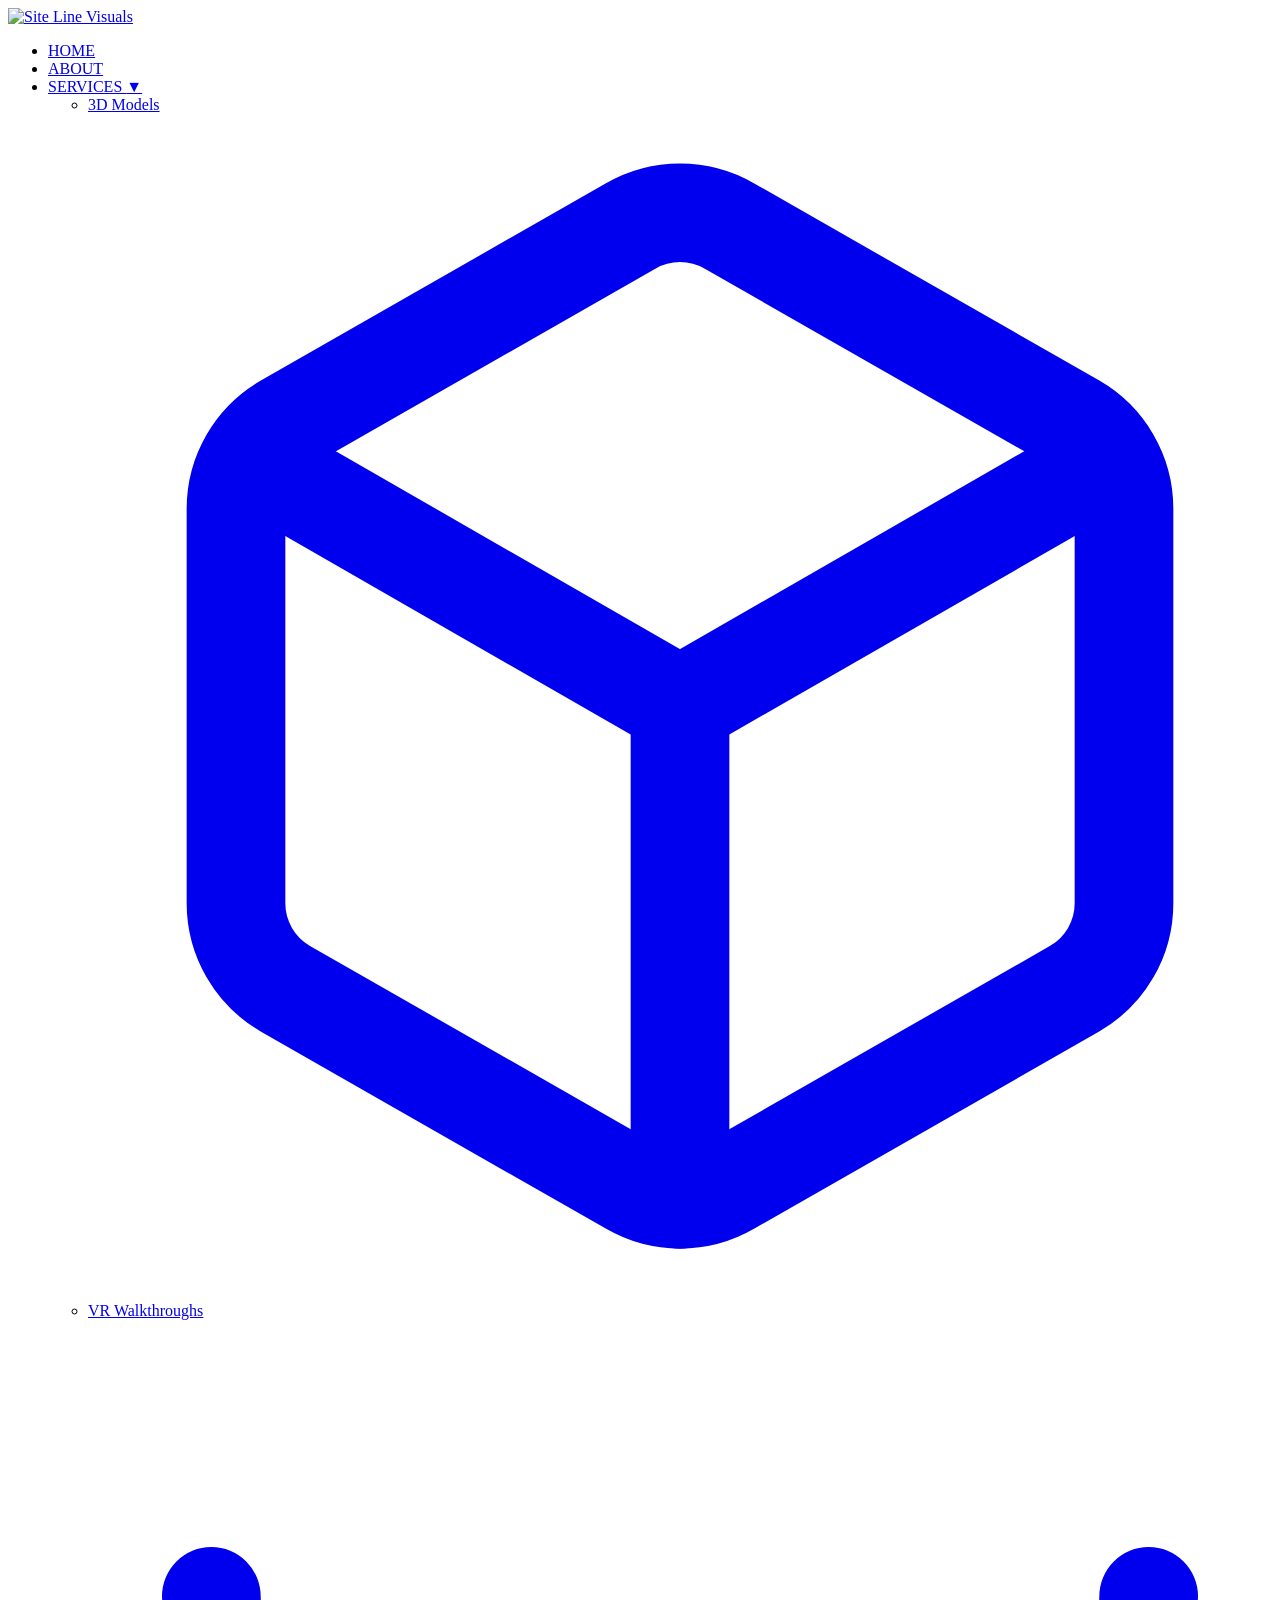
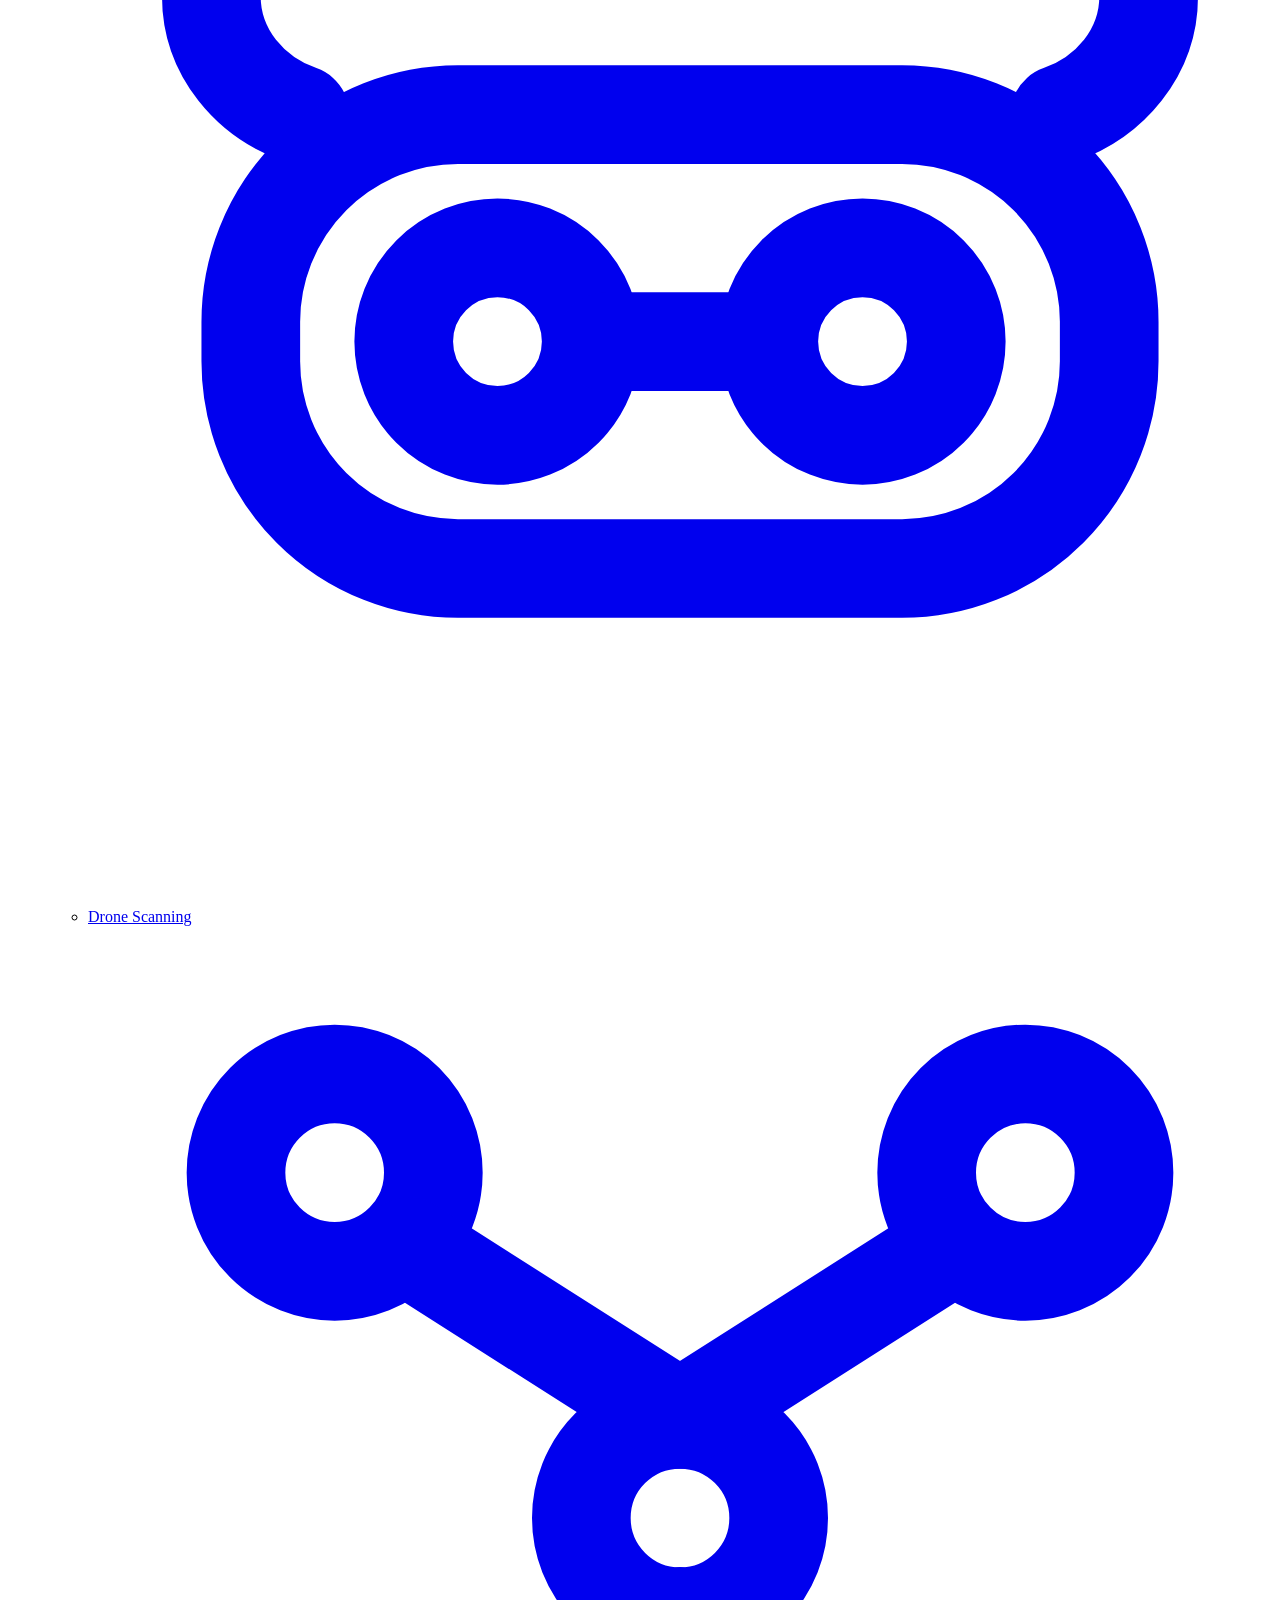
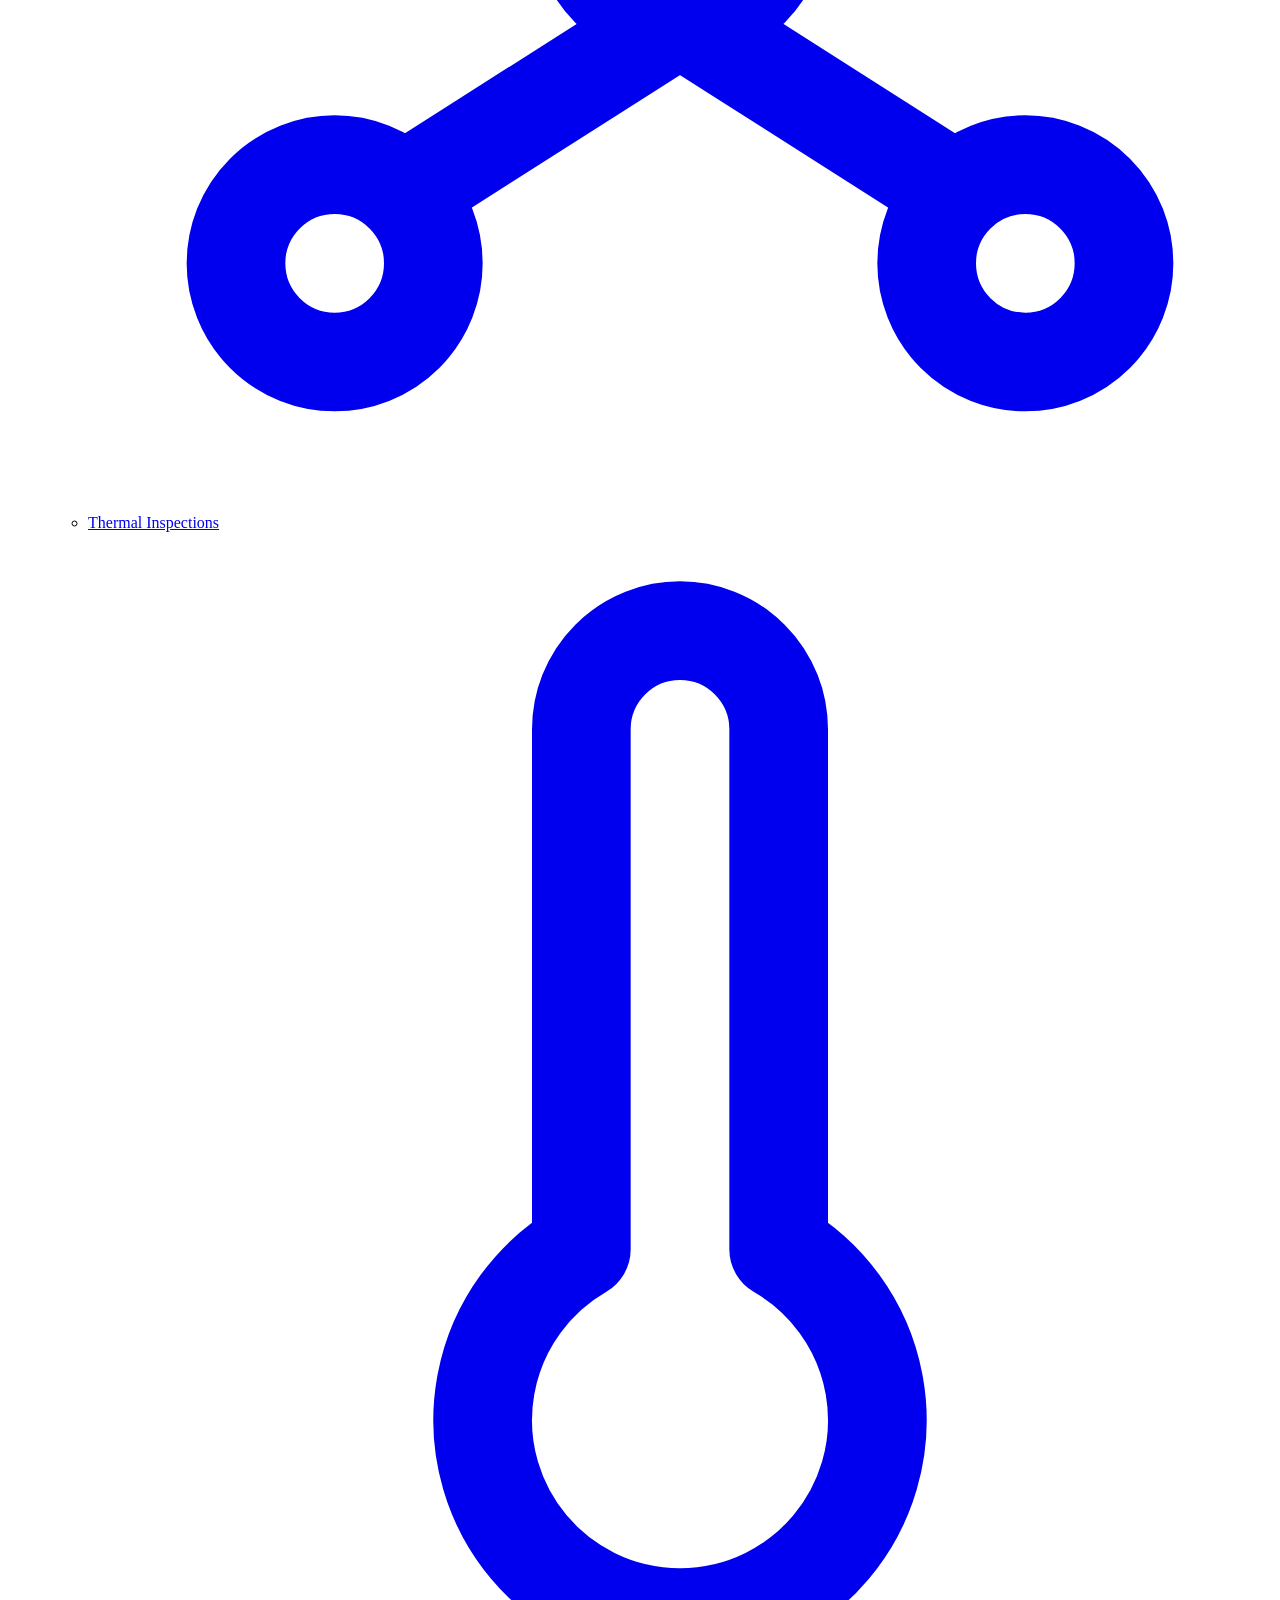
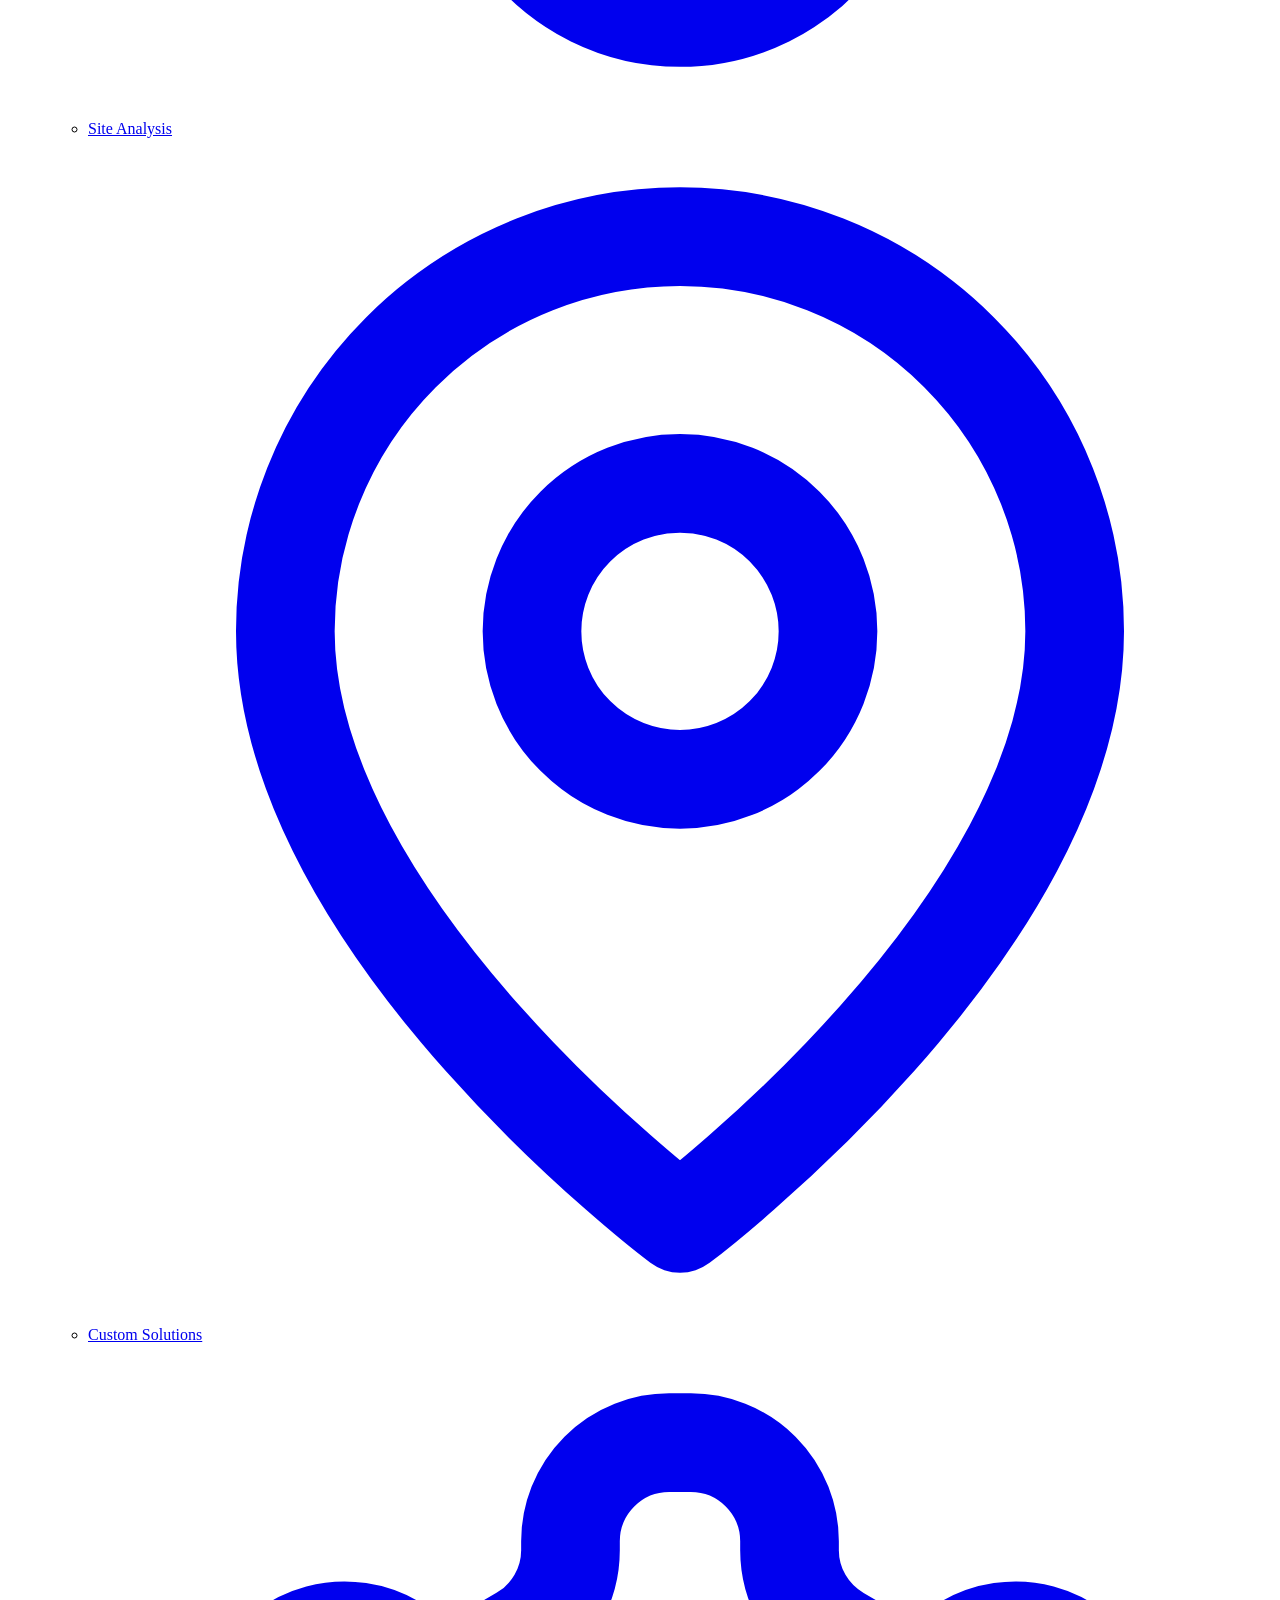
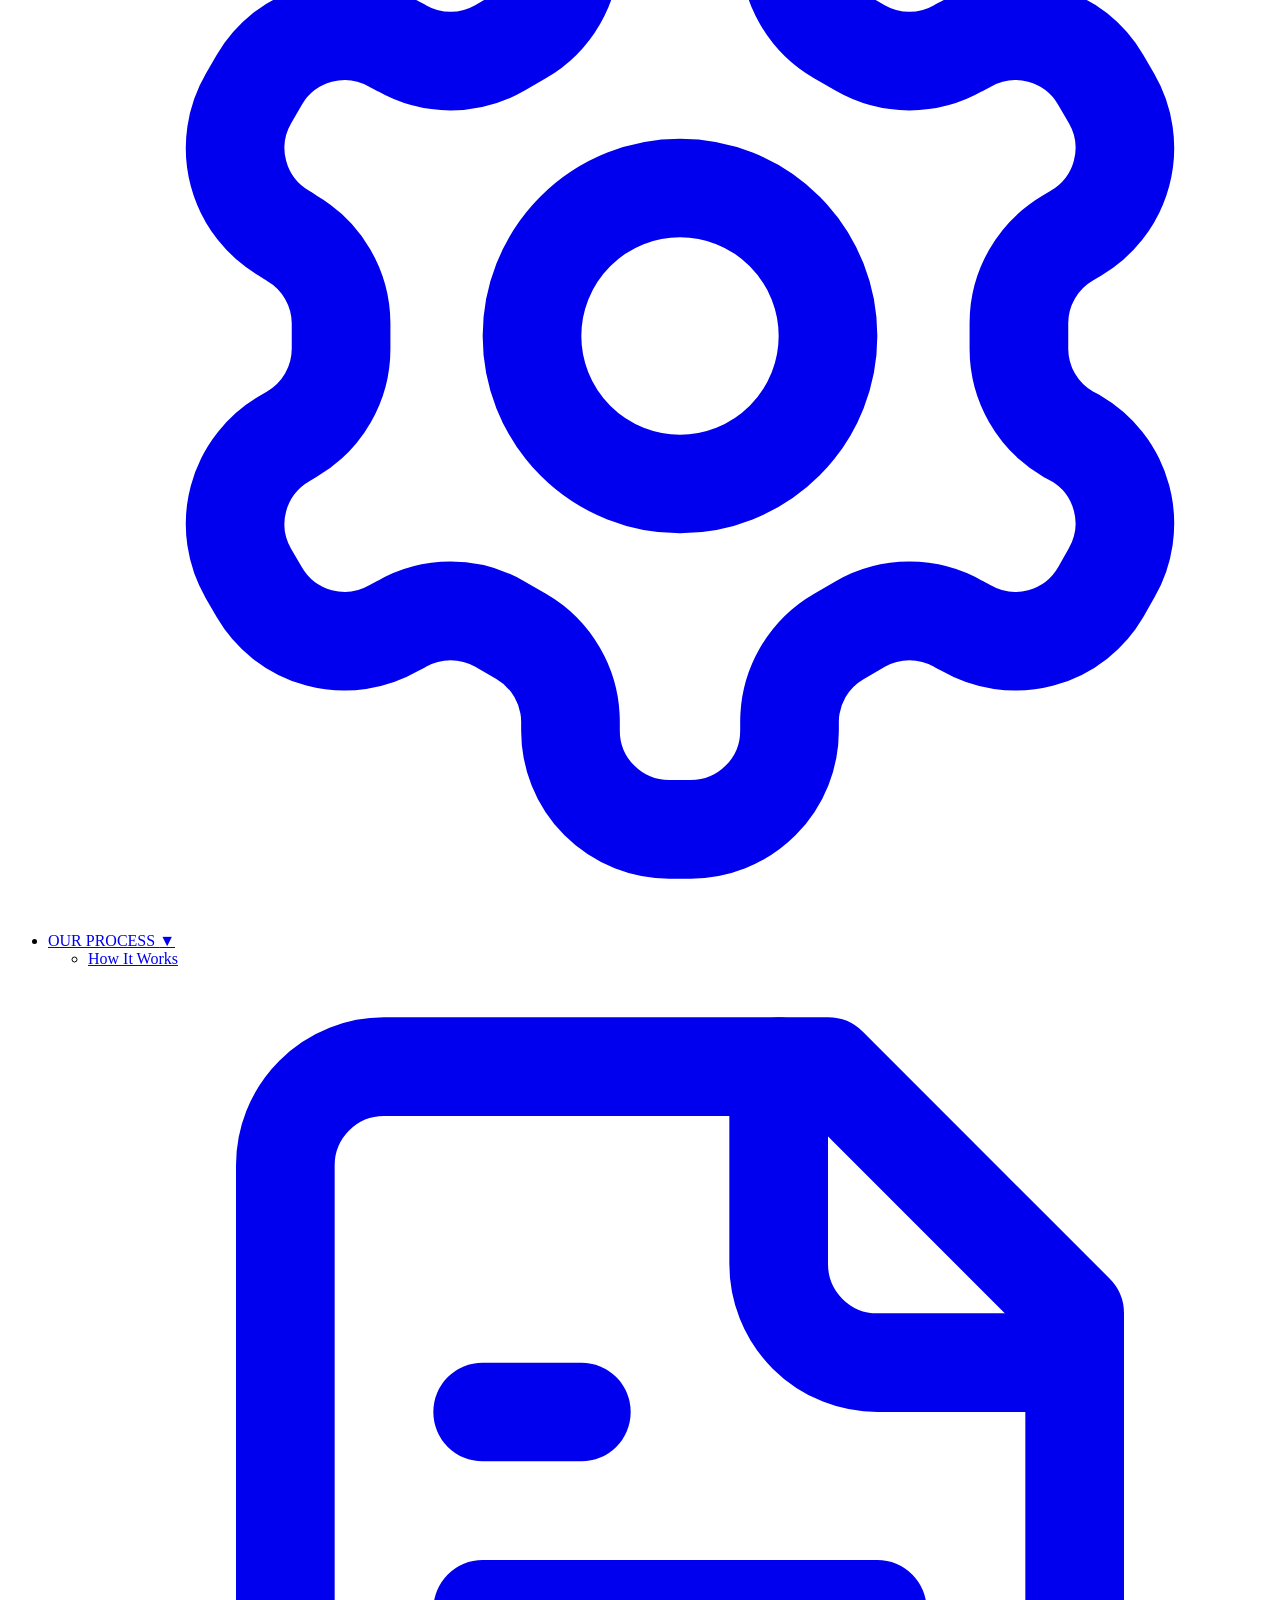
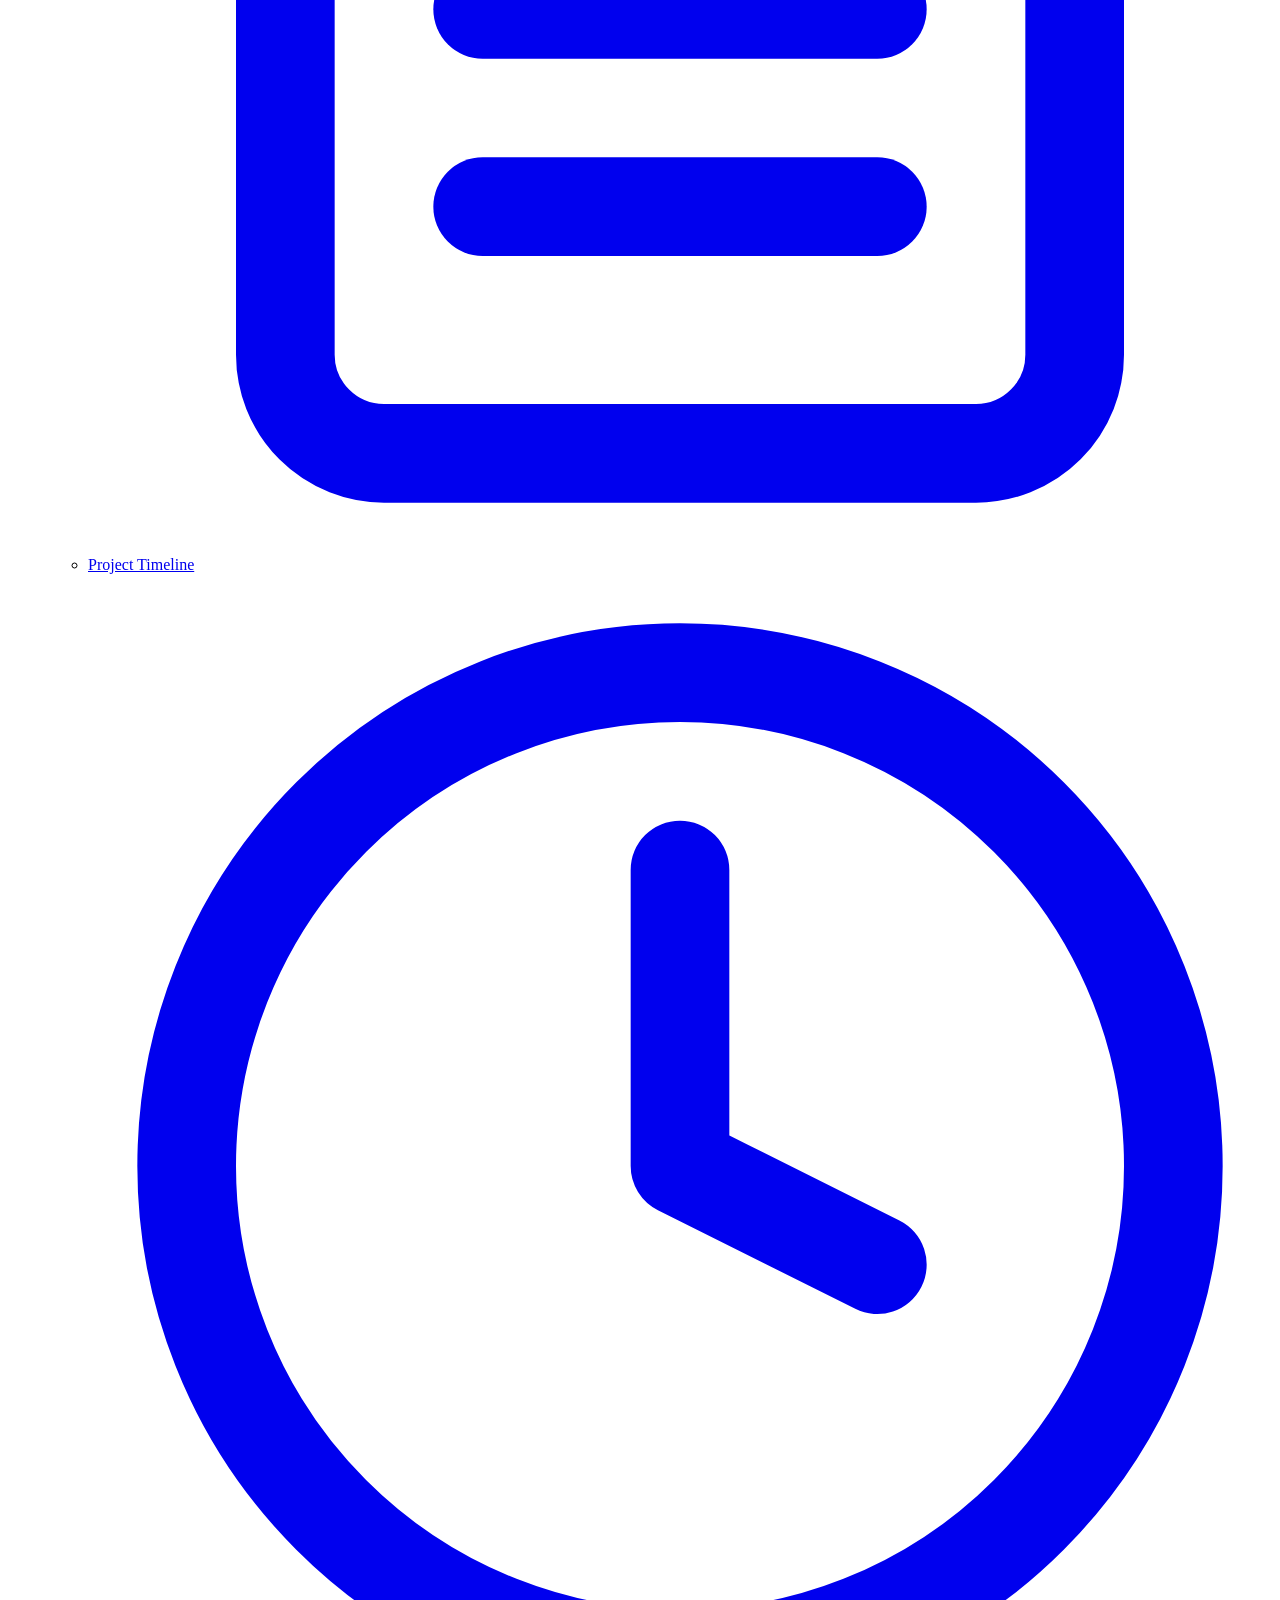
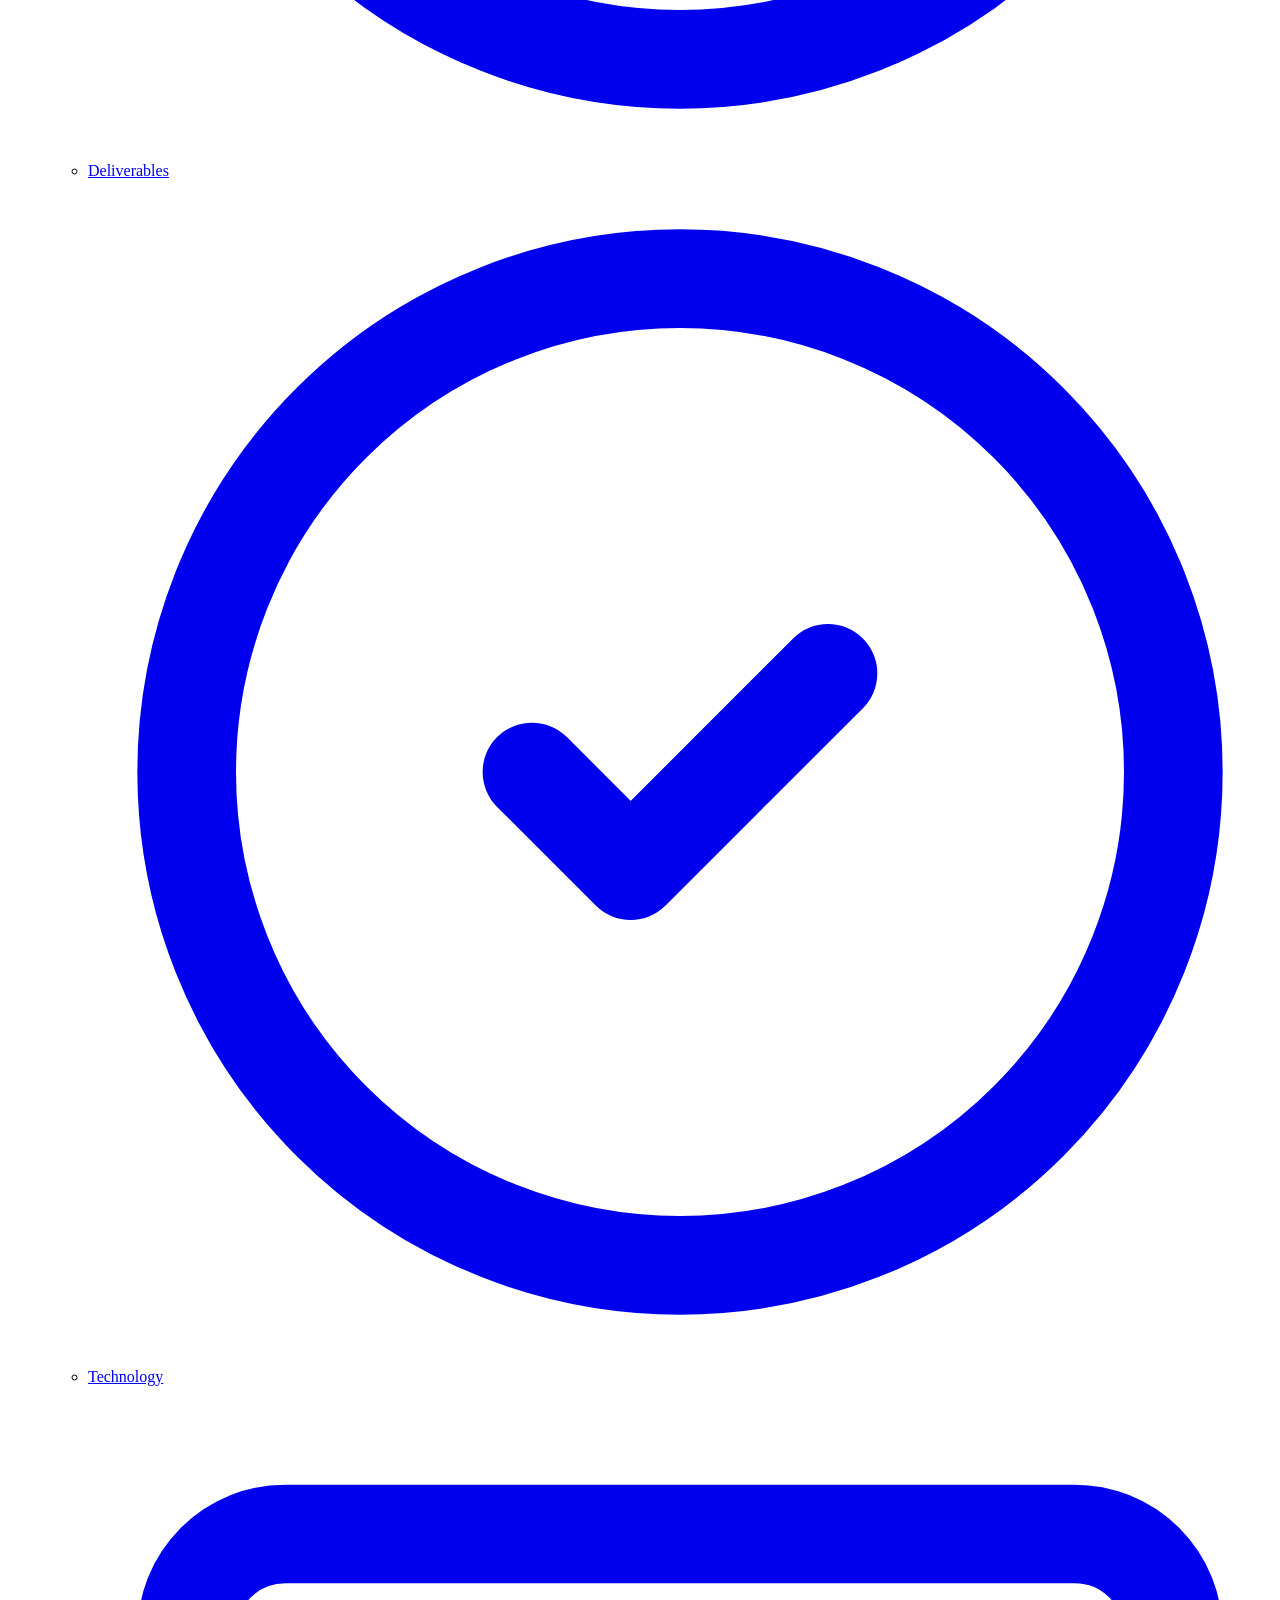
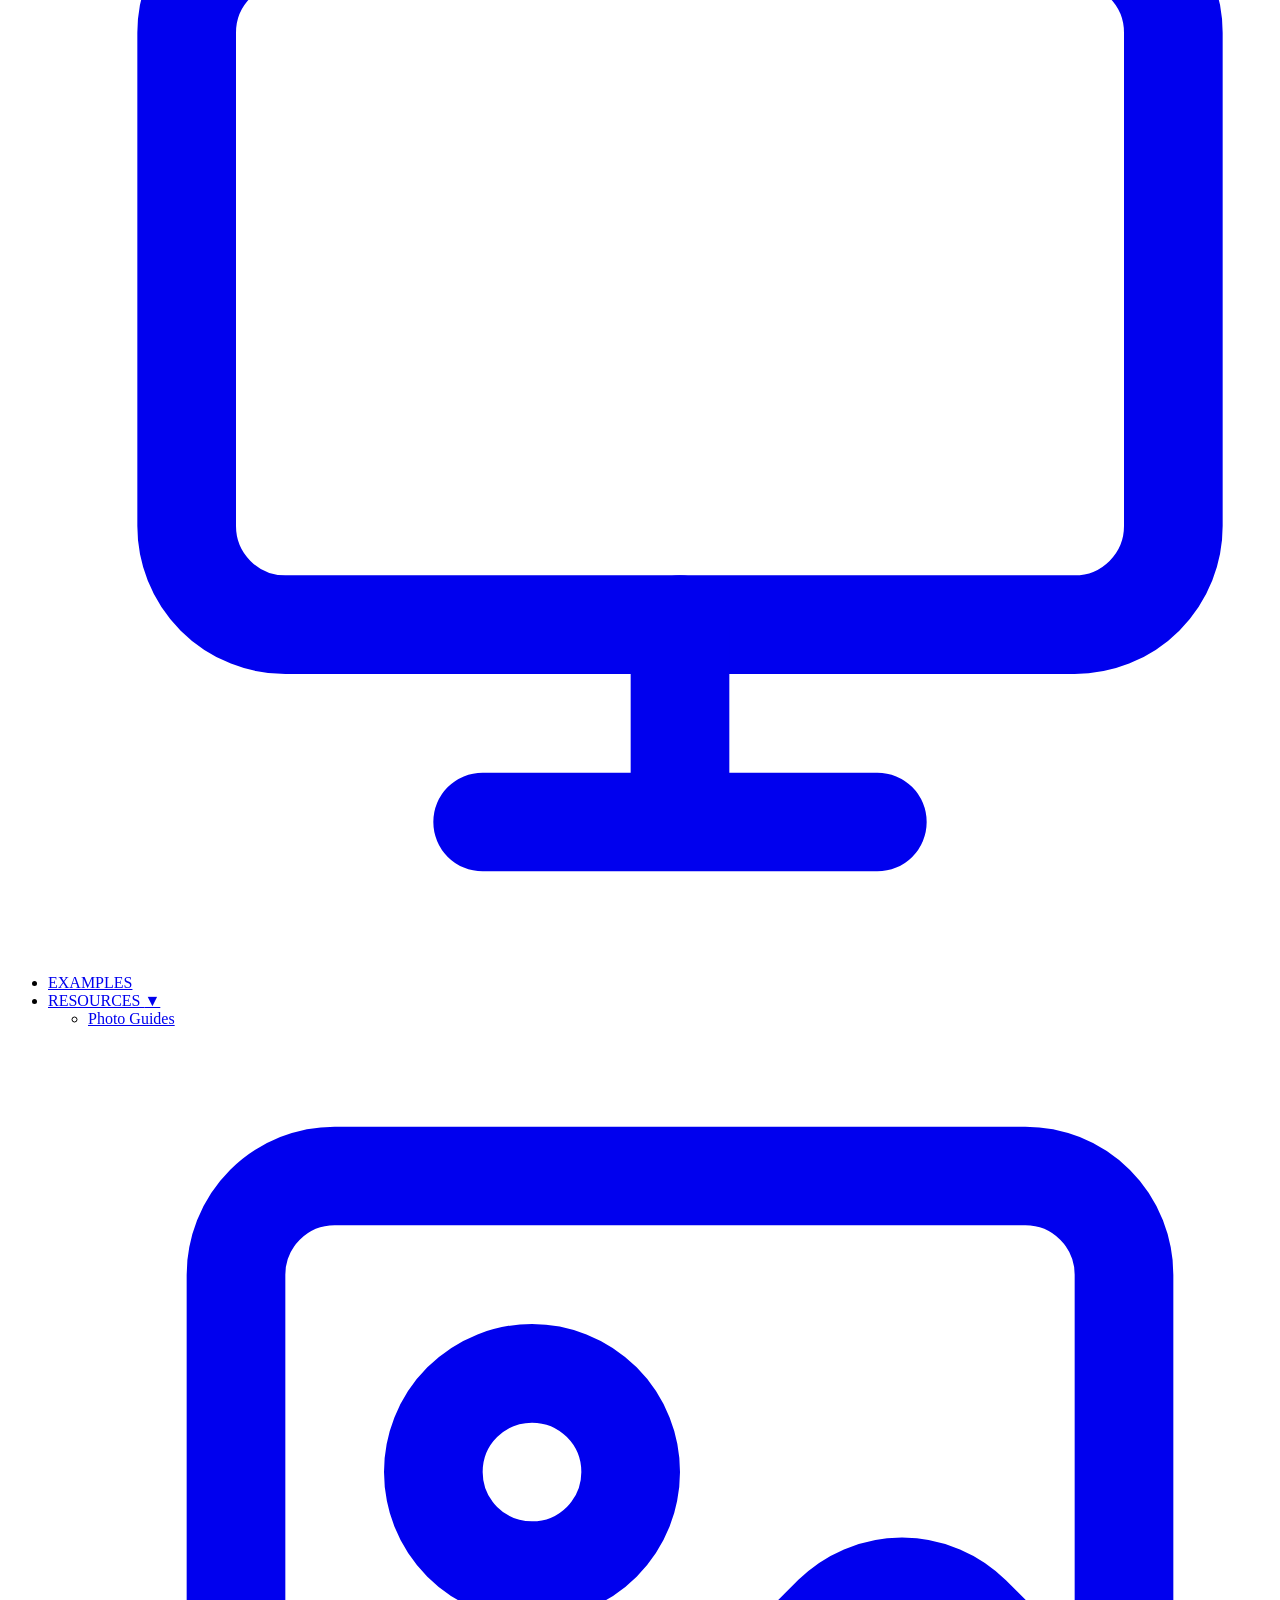
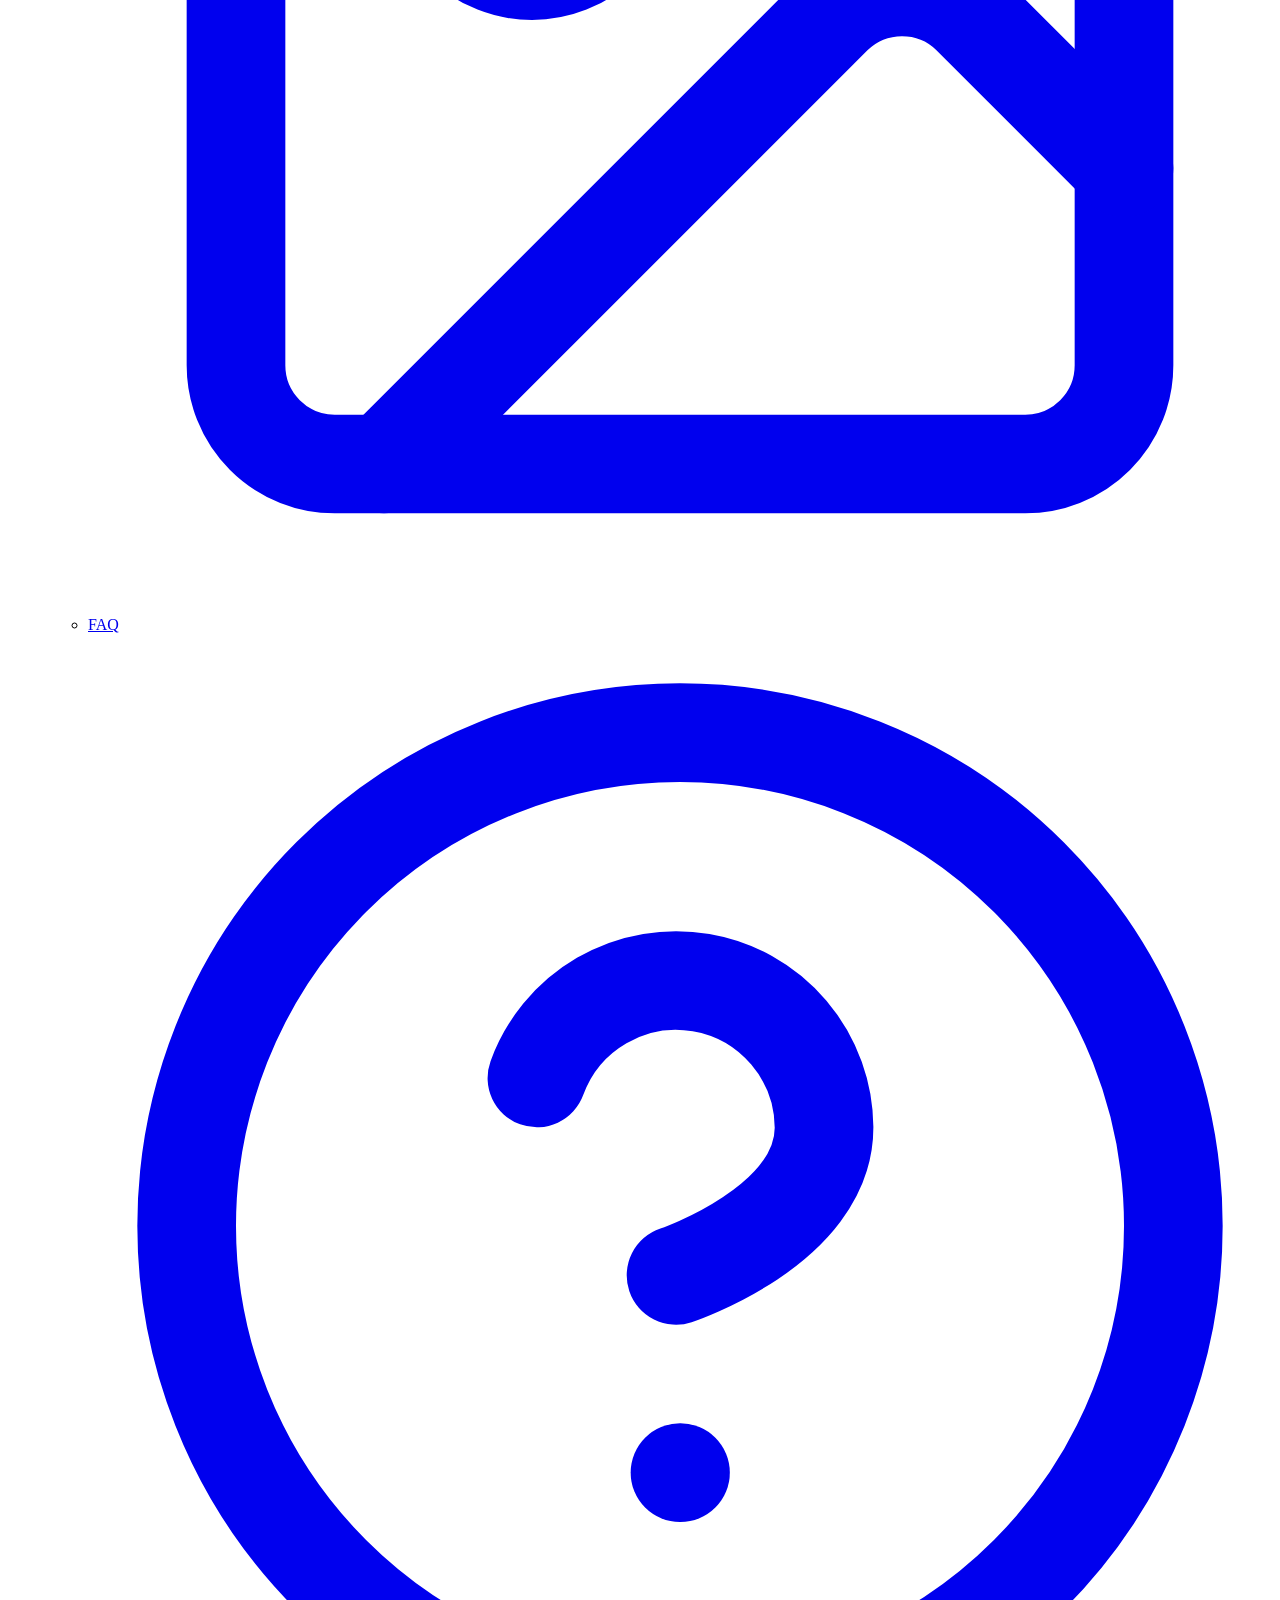
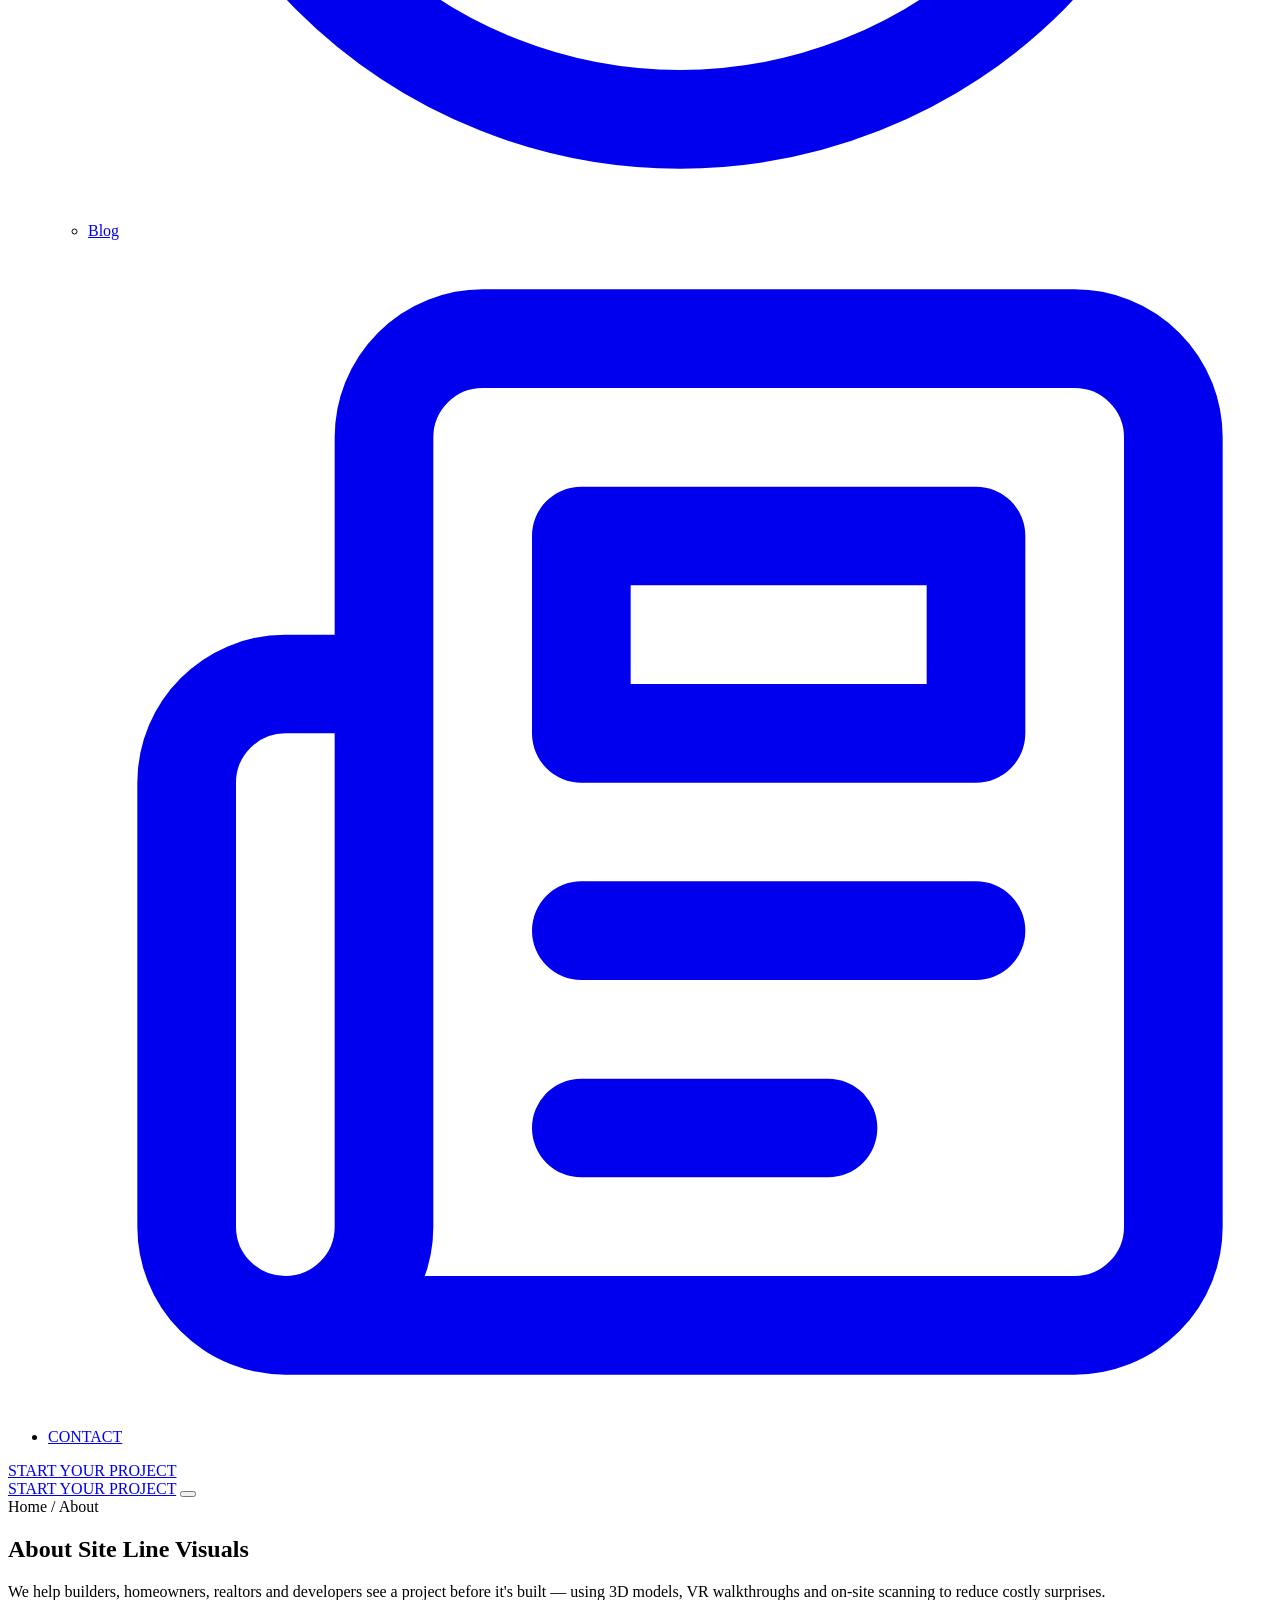
==== about.html @ b6351461 "Add files via upload" ====
<!DOCTYPE html>
<html lang="en">
<head>
    <meta charset="UTF-8">
    <meta name="viewport" content="width=device-width, initial-scale=1.0">
    <title>About | Site Line Visuals</title>

    <link rel="preconnect" href="https://fonts.googleapis.com">
    <link rel="preconnect" href="https://fonts.gstatic.com" crossorigin>
    <link href="https://fonts.googleapis.com/css2?family=Inter:wght@400;500;600;700;800&display=swap" rel="stylesheet">

    <link rel="stylesheet" href="css/style.css?v=1788111069">
</head>
<body>
<!-- HEADER -->
    <header class="header">
        <div class="container header-inner">

            <!-- Logo -->
            <a href="index.html" class="logo">
                <img src="images/logo.png" alt="Site Line Visuals" height="120">
            </a>

            <!-- Navigation -->
            <nav class="main-nav" id="mainNav">
                <ul class="nav-list">
                    <li><a href="index.html">HOME</a></li>
                    <li><a href="about.html" class="active">ABOUT</a></li>

                    <!-- SERVICES dropdown -->
                    <li class="has-dropdown">
                        <a href="services.html" class="dropdown-toggle">SERVICES <span class="arrow">▼</span></a>
                        <ul class="dropdown-menu">
                            <li><a href="services.html#3d-models">3D Models <span class="dd-icon"><svg viewBox="0 0 24 24" fill="none" stroke="currentColor" stroke-width="2" stroke-linecap="round" stroke-linejoin="round"><path d="M21 16V8a2 2 0 0 0-1-1.73l-7-4a2 2 0 0 0-2 0l-7 4A2 2 0 0 0 3 8v8a2 2 0 0 0 1 1.73l7 4a2 2 0 0 0 2 0l7-4A2 2 0 0 0 21 16Z"/><path d="m3.3 7 8.7 5 8.7-5"/><path d="M12 22V12"/></svg></span></a></li>
                            <li><a href="services.html#vr-walkthroughs">VR Walkthroughs <span class="dd-icon"><svg viewBox="0 0 24 24" fill="none" stroke="currentColor" stroke-width="2" stroke-linecap="round" stroke-linejoin="round"><path d="M4.3 8c-1-.35-1.8-1.25-1.8-2.4"/><path d="M19.7 8c1-.35 1.8-1.25 1.8-2.4"/><rect x="3.3" y="8" width="17.4" height="9.2" rx="4.2"/><circle cx="8.3" cy="12.6" r="1.9"/><circle cx="15.7" cy="12.6" r="1.9"/><path d="M10.5 12.6h3"/></svg></span></a></li>
                            <li><a href="services.html#drone-scanning">Drone Scanning <span class="dd-icon"><svg viewBox="0 0 24 24" fill="none" stroke="currentColor" stroke-width="2" stroke-linecap="round" stroke-linejoin="round"><circle cx="12" cy="12" r="2"/><circle cx="5" cy="5" r="2"/><circle cx="19" cy="5" r="2"/><circle cx="5" cy="19" r="2"/><circle cx="19" cy="19" r="2"/><path d="M12 10 6.5 6.5M12 10l5.5-3.5M12 14l-5.5 3.5M12 14l5.5 3.5"/></svg></span></a></li>
                            <li><a href="services.html#thermal-inspections">Thermal Inspections <span class="dd-icon"><svg viewBox="0 0 24 24" fill="none" stroke="currentColor" stroke-width="2" stroke-linecap="round" stroke-linejoin="round"><path d="M14 4v10.54a4 4 0 1 1-4 0V4a2 2 0 0 1 4 0Z"/></svg></span></a></li>
                            <li><a href="services.html#site-analysis">Site Analysis <span class="dd-icon"><svg viewBox="0 0 24 24" fill="none" stroke="currentColor" stroke-width="2" stroke-linecap="round" stroke-linejoin="round"><path d="M20 10c0 6-8 12-8 12s-8-6-8-12a8 8 0 0 1 16 0Z"/><circle cx="12" cy="10" r="3"/></svg></span></a></li>
                            <li><a href="services.html#custom-solutions">Custom Solutions <span class="dd-icon"><svg viewBox="0 0 24 24" fill="none" stroke="currentColor" stroke-width="2" stroke-linecap="round" stroke-linejoin="round"><path d="M12.22 2h-.44a2 2 0 0 0-2 2v.18a2 2 0 0 1-1 1.73l-.43.25a2 2 0 0 1-2 0l-.15-.08a2 2 0 0 0-2.73.73l-.22.38a2 2 0 0 0 .73 2.73l.15.1a2 2 0 0 1 1 1.72v.51a2 2 0 0 1-1 1.74l-.15.09a2 2 0 0 0-.73 2.73l.22.38a2 2 0 0 0 2.73.73l.15-.08a2 2 0 0 1 2 0l.43.25a2 2 0 0 1 1 1.73V20a2 2 0 0 0 2 2h.44a2 2 0 0 0 2-2v-.18a2 2 0 0 1 1-1.73l.43-.25a2 2 0 0 1 2 0l.15.08a2 2 0 0 0 2.73-.73l.22-.39a2 2 0 0 0-.73-2.73l-.15-.08a2 2 0 0 1-1-1.74v-.5a2 2 0 0 1 1-1.74l.15-.09a2 2 0 0 0 .73-2.73l-.22-.38a2 2 0 0 0-2.73-.73l-.15.08a2 2 0 0 1-2 0l-.43-.25a2 2 0 0 1-1-1.73V4a2 2 0 0 0-2-2Z"/><circle cx="12" cy="12" r="3"/></svg></span></a></li>
                        </ul>
                    </li>

                    <!-- OUR PROCESS dropdown -->
                    <li class="has-dropdown">
                        <a href="our-process.html" class="dropdown-toggle">OUR PROCESS <span class="arrow">▼</span></a>
                        <ul class="dropdown-menu">
                            <li><a href="our-process.html#how-it-works">How It Works <span class="dd-icon"><svg viewBox="0 0 24 24" fill="none" stroke="currentColor" stroke-width="2" stroke-linecap="round" stroke-linejoin="round"><path d="M15 2H6a2 2 0 0 0-2 2v16a2 2 0 0 0 2 2h12a2 2 0 0 0 2-2V7Z"/><path d="M14 2v4a2 2 0 0 0 2 2h4"/><path d="M10 9H8"/><path d="M16 13H8"/><path d="M16 17H8"/></svg></span></a></li>
                            <li><a href="our-process.html#timeline">Project Timeline <span class="dd-icon"><svg viewBox="0 0 24 24" fill="none" stroke="currentColor" stroke-width="2" stroke-linecap="round" stroke-linejoin="round"><circle cx="12" cy="12" r="10"/><polyline points="12 6 12 12 16 14"/></svg></span></a></li>
                            <li><a href="our-process.html#deliverables">Deliverables <span class="dd-icon"><svg viewBox="0 0 24 24" fill="none" stroke="currentColor" stroke-width="2" stroke-linecap="round" stroke-linejoin="round"><circle cx="12" cy="12" r="10"/><path d="m9 12 2 2 4-4"/></svg></span></a></li>
                            <li><a href="our-process.html#technology">Technology <span class="dd-icon"><svg viewBox="0 0 24 24" fill="none" stroke="currentColor" stroke-width="2" stroke-linecap="round" stroke-linejoin="round"><rect x="2" y="3" width="20" height="14" rx="2"/><path d="M8 21h8M12 17v4"/></svg></span></a></li>
                        </ul>
                    </li>

                    <li><a href="examples.html">EXAMPLES</a></li>

                    <!-- RESOURCES dropdown -->
                    <li class="has-dropdown">
                        <a href="resources.html" class="dropdown-toggle">RESOURCES <span class="arrow">▼</span></a>
                        <ul class="dropdown-menu">
                            <li><a href="resources.html#photo-guides">Photo Guides <span class="dd-icon"><svg viewBox="0 0 24 24" fill="none" stroke="currentColor" stroke-width="2" stroke-linecap="round" stroke-linejoin="round"><rect x="3" y="3" width="18" height="18" rx="2"/><circle cx="9" cy="9" r="2"/><path d="m21 15-3.1-3.1a2 2 0 0 0-2.8 0L6 21"/></svg></span></a></li>
                            <li><a href="resources.html#faq">FAQ <span class="dd-icon"><svg viewBox="0 0 24 24" fill="none" stroke="currentColor" stroke-width="2" stroke-linecap="round" stroke-linejoin="round"><circle cx="12" cy="12" r="10"/><path d="M9.1 9a3 3 0 0 1 5.82 1c0 2-3 3-3 3"/><path d="M12 17h.01"/></svg></span></a></li>
                            <li><a href="resources.html#blog">Blog <span class="dd-icon"><svg viewBox="0 0 24 24" fill="none" stroke="currentColor" stroke-width="2" stroke-linecap="round" stroke-linejoin="round"><path d="M4 22h16a2 2 0 0 0 2-2V4a2 2 0 0 0-2-2H8a2 2 0 0 0-2 2v16a2 2 0 0 1-2 2Zm0 0a2 2 0 0 1-2-2v-9c0-1.1.9-2 2-2h2"/><path d="M18 14h-8M15 18h-5M10 6h8v4h-8V6Z"/></svg></span></a></li>
                        </ul>
                    </li>

                    <li><a href="contact.html">CONTACT</a></li>
                </ul>

                <!-- Mobile-only CTA inside the slide-out menu -->
                <a href="index.html#start-your-project" class="btn btn-primary mobile-cta">START YOUR PROJECT</a>
            </nav>

            <!-- Desktop CTA -->
            <a href="index.html#start-your-project" class="btn btn-primary desktop-cta">START YOUR PROJECT</a>

            <!-- Hamburger button (mobile) -->
            <button class="hamburger" id="hamburgerBtn" aria-label="Toggle menu" aria-expanded="false">
                <span></span>
                <span></span>
                <span></span>
            </button>

        </div>
    </header>

    <!-- Overlay for mobile menu -->
    <div class="nav-overlay" id="navOverlay"></div>

    
    <section class="page-hero">
        <div class="container">
            <div class="breadcrumb">Home / <span class="crumb-current">About</span></div>
            <h1>About Site Line Visuals</h1>
            <p>We help builders, homeowners, realtors and developers see a project before it's built — using 3D models, VR walkthroughs and on-site scanning to reduce costly surprises.</p>
        </div>
    </section>

    <section class="content-section">
        <div class="container">
            <h2 class="section-heading">Who We Are</h2>
            <p class="section-subheading">Site Line Visuals is based in the Pacific Northwest, serving Washington, Oregon and Idaho. [Placeholder — final company story, founding info and team bios to be provided by the client.]</p>

            <div class="trust-features-row" style="border-top:none;padding-top:0;">
                <div class="t-feat">
                    <span class="t-icon"><svg viewBox="0 0 24 24" fill="none" stroke="currentColor" stroke-width="2" stroke-linecap="round" stroke-linejoin="round"><path d="M20 10c0 6-8 12-8 12s-8-6-8-12a8 8 0 0 1 16 0Z"/><circle cx="12" cy="10" r="3"/></svg></span>
                    <div>
                        <strong>BASED IN PACIFIC NORTHWEST</strong>
                        <p>Serving WA, OR & ID</p>
                    </div>
                </div>
                <div class="t-feat">
                    <span class="t-icon"><svg viewBox="0 0 24 24" fill="none" stroke="currentColor" stroke-width="2" stroke-linecap="round" stroke-linejoin="round"><circle cx="12" cy="12" r="10"/><circle cx="12" cy="12" r="6"/><circle cx="12" cy="12" r="2"/></svg></span>
                    <div>
                        <strong>HIGH ACCURACY</strong>
                        <p>Advanced scanning & modeling</p>
                    </div>
                </div>
                <div class="t-feat">
                    <span class="t-icon"><svg viewBox="0 0 24 24" fill="none" stroke="currentColor" stroke-width="2" stroke-linecap="round" stroke-linejoin="round"><path d="M13 2 3 14h9l-1 8 10-12h-9l1-8Z"/></svg></span>
                    <div>
                        <strong>FAST TURNAROUND</strong>
                        <p>Get results when you need them</p>
                    </div>
                </div>
                <div class="t-feat">
                    <span class="t-icon"><svg viewBox="0 0 24 24" fill="none" stroke="currentColor" stroke-width="2" stroke-linecap="round" stroke-linejoin="round"><path d="M8 21h8M12 17v4"/><path d="M7 4h10v5a5 5 0 0 1-10 0Z"/><path d="M17 4h3a2 2 0 0 1-2 4h-1M7 4H4a2 2 0 0 0 2 4h1"/></svg></span>
                    <div>
                        <strong>INDUSTRY LEADING</strong>
                        <p>Technology & visualization</p>
                    </div>
                </div>
            </div>
        </div>
    </section>

    <section class="content-section alt-bg">
        <div class="container">
            <div class="cta-banner reveal">
                <h2>Ready to see your home before it's built?</h2>
                <p>Start your project and we'll bring your vision to life.</p>
                <a href="index.html#start-your-project" class="btn btn-primary">GET STARTED &gt;</a>
            </div>
        </div>
    </section>

<!-- FOOTER SECTION -->
    <footer class="site-footer">
        <div class="container footer-container">

            <!-- Logo -->
            <div class="footer-logo">
                <img src="images/logo.png" alt="Site Line Visuals" width="160">
            </div>

            <!-- Benefit icons -->
            <div class="footer-features">
                <div class="footer-feat">
                    <span class="f-icon"><svg viewBox="0 0 24 24" fill="none" stroke="currentColor" stroke-width="2" stroke-linecap="round" stroke-linejoin="round"><path d="M21 16V8a2 2 0 0 0-1-1.73l-7-4a2 2 0 0 0-2 0l-7 4A2 2 0 0 0 3 8v8a2 2 0 0 0 1 1.73l7 4a2 2 0 0 0 2 0l7-4A2 2 0 0 0 21 16Z"/><path d="m3.3 7 8.7 5 8.7-5"/><path d="M12 22V12"/></svg></span>
                    <span>VISUALIZE BEFORE<br>YOU BUILD</span>
                </div>
                <div class="footer-feat">
                    <span class="f-icon"><svg viewBox="0 0 24 24" fill="none" stroke="currentColor" stroke-width="2" stroke-linecap="round" stroke-linejoin="round"><path d="M17 21v-2a4 4 0 0 0-4-4H5a4 4 0 0 0-4 4v2"/><circle cx="9" cy="7" r="4"/><path d="M23 21v-2a4 4 0 0 0-3-3.87"/><path d="M16 3.13a4 4 0 0 1 0 7.75"/></svg></span>
                    <span>COLLABORATE<br>WITH CONFIDENCE</span>
                </div>
                <div class="footer-feat">
                    <span class="f-icon"><svg viewBox="0 0 24 24" fill="none" stroke="currentColor" stroke-width="2" stroke-linecap="round" stroke-linejoin="round"><path d="M12.22 2h-.44a2 2 0 0 0-2 2v.18a2 2 0 0 1-1 1.73l-.43.25a2 2 0 0 1-2 0l-.15-.08a2 2 0 0 0-2.73.73l-.22.38a2 2 0 0 0 .73 2.73l.15.1a2 2 0 0 1 1 1.72v.51a2 2 0 0 1-1 1.74l-.15.09a2 2 0 0 0-.73 2.73l.22.38a2 2 0 0 0 2.73.73l.15-.08a2 2 0 0 1 2 0l.43.25a2 2 0 0 1 1 1.73V20a2 2 0 0 0 2 2h.44a2 2 0 0 0 2-2v-.18a2 2 0 0 1 1-1.73l.43-.25a2 2 0 0 1 2 0l.15.08a2 2 0 0 0 2.73-.73l.22-.39a2 2 0 0 0-.73-2.73l-.15-.08a2 2 0 0 1-1-1.74v-.5a2 2 0 0 1 1-1.74l.15-.09a2 2 0 0 0 .73-2.73l-.22-.38a2 2 0 0 0-2.73-.73l-.15.08a2 2 0 0 1-2 0l-.43-.25a2 2 0 0 1-1-1.73V4a2 2 0 0 0-2-2Z"/><circle cx="12" cy="12" r="3"/></svg></span>
                    <span>REDUCE COSTLY<br>MISTAKES</span>
                </div>
                <div class="footer-feat">
                    <span class="f-icon"><svg viewBox="0 0 24 24" fill="none" stroke="currentColor" stroke-width="2" stroke-linecap="round" stroke-linejoin="round"><path d="M16 21v-2a4 4 0 0 0-4-4H6a4 4 0 0 0-4 4v2"/><circle cx="9" cy="7" r="4"/><path d="m22 21-2-2M17 11a4 4 0 1 0 0-8"/></svg></span>
                    <span>BUILD BETTER<br>TOGETHER</span>
                </div>
            </div>

            <!-- Tagline and link -->
            <div class="footer-tagline">
                <p>WALK IT BEFORE YOU BUILD IT.</p>
                <a href="index.html">SITELINEVISUALS.COM</a>
            </div>

        </div>
    </footer>

    <script src="js/main.js?v=1788111069"></script>
</body>
</html>
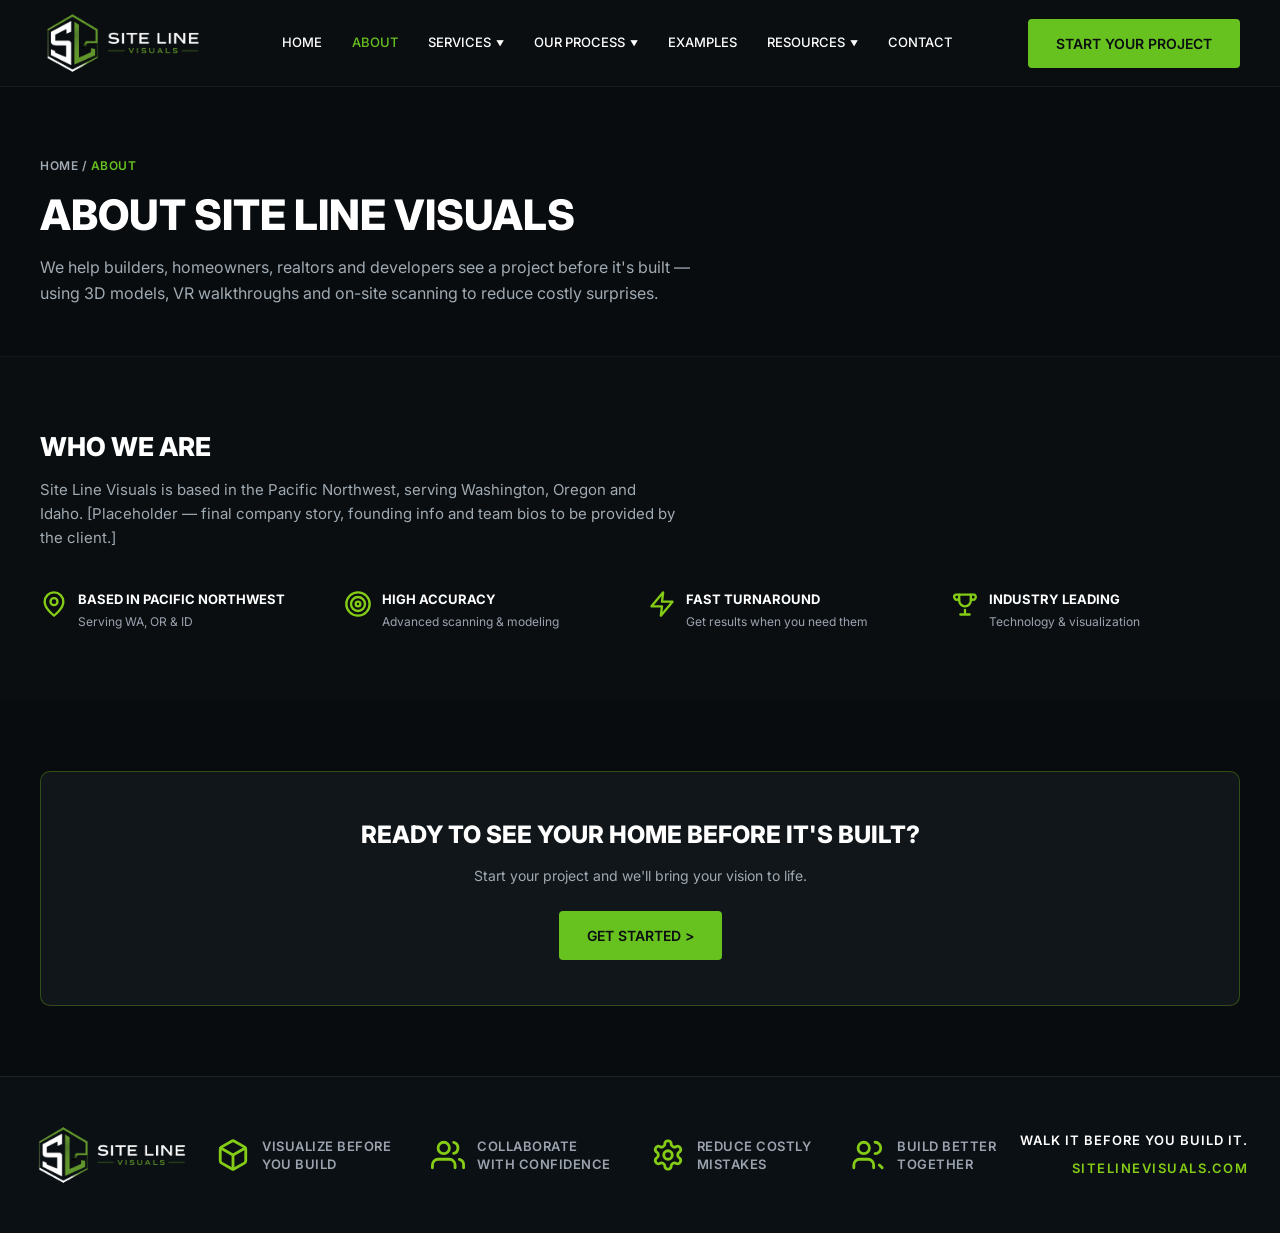
==== commit acc33067: "test" ====
--- a/about.html
+++ b/about.html
@@ -67,11 +67,11 @@
                 </ul>
 
                 <!-- Mobile-only CTA inside the slide-out menu -->
-                <a href="index.html#start-your-project" class="btn btn-primary mobile-cta">START YOUR PROJECT</a>
+                <a href="#" class="btn btn-primary mobile-cta project-modal-trigger">START YOUR PROJECT</a>
             </nav>
 
             <!-- Desktop CTA -->
-            <a href="index.html#start-your-project" class="btn btn-primary desktop-cta">START YOUR PROJECT</a>
+            <a href="#" class="btn btn-primary desktop-cta project-modal-trigger">START YOUR PROJECT</a>
 
             <!-- Hamburger button (mobile) -->
             <button class="hamburger" id="hamburgerBtn" aria-label="Toggle menu" aria-expanded="false">
@@ -138,10 +138,76 @@
             <div class="cta-banner reveal">
                 <h2>Ready to see your home before it's built?</h2>
                 <p>Start your project and we'll bring your vision to life.</p>
-                <a href="index.html#start-your-project" class="btn btn-primary">GET STARTED &gt;</a>
+                <a href="#" class="btn btn-primary project-modal-trigger">GET STARTED &gt;</a>
             </div>
         </div>
     </section>
+
+    <!-- INTAKE FORM MODAL -->
+    <div id="projectModal" class="modal-overlay">
+        <div class="modal-content" style="max-width: 540px; padding: 0; background: transparent; border-radius: 12px; position: relative;">
+        
+            <span class="close-btn" id="projectModalClose" style="top: -40px; right: 0; color: #fff; z-index: 10;">&times;</span>
+            
+            <div style="position: relative; width: 100%; height: 550px; overflow: hidden; background: #fff; border-radius: 12px;">
+                <iframe 
+                    src="https://script.google.com/macros/s/AKfycbw3oOhSkqdaFSNwGbzgCzqsGBJtpe77_Hhgp17k5NKNz40dq8O1Wns6kMGoqOn_5LAN/exec" 
+                    frameborder="0" 
+                    scrolling="yes"
+                    style="position: absolute; top: 0; left: 0; width: 100%; height: 100%; border: none; pointer-events: auto;">
+                </iframe>
+            </div>
+
+        </div>
+    </div>
+
+    <!-- REALTOR / QUOTE BUILDER MODAL -->
+    <div id="realtorModal" class="modal-overlay">
+        <div class="modal-content">
+            <span class="close-btn" id="realtorModalClose">&times;</span>
+            
+            <div class="intake-card">
+                <h3>SELECT SERVICES</h3>
+                <p>Build your custom package. Select the services you need for your property.</p>
+
+                <div class="services-list">
+                    <label class="service-option">
+                        <input type="checkbox" value="250" data-name="3D Model">
+                        <div class="so-info">
+                            <strong>3D Model</strong>
+                            <span>Photorealistic 3D model of the property</span>
+                        </div>
+                        <div class="so-price">$250</div>
+                    </label>
+
+                    <label class="service-option">
+                        <input type="checkbox" value="400" data-name="VR Walkthrough">
+                        <div class="so-info">
+                            <strong>VR Walkthrough</strong>
+                            <span>Immersive virtual reality tour</span>
+                        </div>
+                        <div class="so-price">$400</div>
+                    </label>
+
+                    <label class="service-option">
+                        <input type="checkbox" value="150" data-name="Drone Scanning">
+                        <div class="so-info">
+                            <strong>Drone Scanning</strong>
+                            <span>High-accuracy aerial mapping</span>
+                        </div>
+                        <div class="so-price">$150</div>
+                    </label>
+                </div>
+
+                <div class="quote-total">
+                    <span>Estimated Total:</span>
+                    <span id="quoteTotalValue">$0</span>
+                </div>
+
+                <button type="button" class="btn btn-primary btn-full" id="quoteContinueBtn" style="margin-top: 25px;">CONTINUE</button>
+            </div>
+        </div>
+    </div>
 
 <!-- FOOTER SECTION -->
     <footer class="site-footer">
@@ -183,4 +249,4 @@
 
     <script src="js/main.js?v=1788111069"></script>
 </body>
-</html>
+</html>
--- a/css/style.css
+++ b/css/style.css
@@ -0,0 +1,2326 @@
+/* --- CSS Variables (Colors and Fonts) --- */
+:root {
+  --bg-dark: #0a0e11;
+  --bg-card: #151a1e;
+  --primary-green: #67c220;
+  --green-hover: #55a61a;
+  --text-white: #ffffff;
+  --text-gray: #a0aab2;
+
+  --font-main: 'Inter', sans-serif;
+}
+
+/* --- Basic Reset Styles --- */
+*, *::before, *::after {
+  box-sizing: border-box;
+  margin: 0;
+  padding: 0;
+}
+
+html, body {
+  overflow-x: hidden;
+}
+
+html {
+  scroll-behavior: smooth;
+}
+
+body {
+  font-family: var(--font-main);
+  background-color: var(--bg-dark);
+  color: var(--text-white);
+  line-height: 1.5;
+  -webkit-font-smoothing: antialiased;
+}
+
+html.no-scroll,
+body.no-scroll {
+    overflow: hidden !important;
+    overscroll-behavior: none;
+}
+
+/* Removing underline from all links */
+a {
+  text-decoration: none;
+  color: inherit;
+}
+
+/* Removing markers from lists */
+ul {
+  list-style: none;
+}
+
+img {
+  max-width: 100%;
+  display: block;
+}
+
+/* --- Utilities --- */
+.container {
+    max-width: 1400px;
+    margin: 0 auto;
+    padding: 0 40px;
+}
+
+.btn {
+    display: inline-flex;
+    align-items: center;
+    justify-content: center;
+    text-align: center;
+    padding: 14px 28px;
+    border: none;
+    border-radius: 4px;
+    font-weight: 600;
+    font-size: 14px;
+    font-family: inherit;
+    text-transform: uppercase;
+    transition: background-color 0.3s ease, transform 0.2s ease;
+    cursor: pointer;
+    white-space: nowrap;
+    appearance: none;
+    -webkit-appearance: none;
+}
+
+.btn:focus {
+    outline: none;
+}
+
+.btn:focus-visible {
+    outline: 2px solid var(--primary-green);
+    outline-offset: 2px;
+}
+
+.btn-primary {
+    background-color: var(--primary-green);
+    color: var(--bg-dark);
+}
+
+.btn-primary:hover {
+    background-color: var(--green-hover);
+    transform: translateY(-2px);
+}
+
+/* --- HEADER --- */
+.header {
+    background-color: var(--bg-dark);
+    padding: 3px 0;
+    border-bottom: 1px solid rgba(255, 255, 255, 0.05);
+    position: sticky;
+    top: 0;
+    z-index: 200;
+}
+
+.logo img {
+    margin: -20px 0;
+}
+
+.header-inner {
+    display: flex;
+    justify-content: space-between;
+    align-items: center;
+    position: relative;
+}
+
+/* Navigation */
+.nav-list {
+    display: flex;
+    gap: 30px;
+    align-items: center;
+}
+
+.nav-list > li {
+    position: relative;
+}
+
+.nav-list a {
+    color: var(--text-white);
+    font-size: 13px;
+    font-weight: 500;
+    text-transform: uppercase;
+    transition: color 0.3s ease;
+    display: flex;
+    align-items: center;
+    gap: 5px;
+    padding: 24px 0;
+}
+
+.nav-list a:hover,
+.nav-list a.active,
+.nav-list a.dropdown-toggle.active {
+    color: var(--primary-green);
+}
+
+.arrow {
+    font-size: 8px;
+    transition: transform 0.25s ease;
+}
+
+.mobile-cta {
+    display: none;
+}
+
+/* --- DROPDOWN MENU (desktop) --- */
+.has-dropdown .dropdown-menu {
+    position: absolute;
+    top: 100%;
+    left: 0;
+    min-width: 220px;
+    background-color: var(--bg-card);
+    border: 1px solid rgba(255, 255, 255, 0.08);
+    border-top: 2px solid var(--primary-green);
+    border-radius: 0 0 6px 6px;
+    box-shadow: 0 12px 30px rgba(0,0,0,0.5);
+    padding: 8px 0;
+    opacity: 0;
+    visibility: hidden;
+    transform: translateY(6px);
+    transition: opacity 0.2s ease, transform 0.2s ease, visibility 0.2s ease;
+    z-index: 50;
+}
+
+.has-dropdown:hover .dropdown-menu,
+.has-dropdown.open .dropdown-menu {
+    opacity: 1;
+    visibility: visible;
+    transform: translateY(0);
+}
+
+.has-dropdown:hover .arrow,
+.has-dropdown.open .arrow {
+    transform: rotate(180deg);
+}
+
+.dropdown-menu li a {
+    padding: 10px 20px;
+    font-size: 12px;
+    font-weight: 500;
+    color: var(--text-gray);
+    text-transform: none;
+    display: flex;
+    align-items: center;
+    gap: 10px;
+}
+
+.dd-icon {
+    display: inline-flex;
+    align-items: center;
+    justify-content: center;
+    width: 18px;
+    height: 18px;
+    flex-shrink: 0;
+    color: var(--text-gray);
+    transition: color 0.2s ease;
+}
+
+.dd-icon svg {
+    width: 100%;
+    height: 100%;
+}
+
+.dropdown-menu li a:hover .dd-icon {
+    color: var(--primary-green);
+}
+
+.dropdown-menu li a:hover {
+    color: var(--primary-green);
+    background-color: rgba(255,255,255,0.03);
+}
+
+/* --- HAMBURGER BUTTON --- */
+.hamburger {
+    display: none;
+    flex-direction: column;
+    justify-content: center;
+    align-items: center;
+    gap: 5px;
+    width: 40px;
+    height: 40px;
+    background: transparent;
+    border: none;
+    cursor: pointer;
+    z-index: 210;
+}
+
+.hamburger, 
+.hamburger:focus, 
+.hamburger:active,
+.hamburger:focus-visible {
+    outline: none !important;
+    border: none !important;
+    -webkit-tap-highlight-color: transparent !important;
+    box-shadow: none !important;
+}
+
+.hamburger span {
+    display: block;
+    width: 24px;
+    height: 2px;
+    background-color: var(--text-white);
+    transition: transform 0.3s ease, opacity 0.3s ease;
+}
+
+.hamburger.active span:nth-child(1) {
+    transform: translateY(7px) rotate(45deg);
+}
+.hamburger.active span:nth-child(2) {
+    opacity: 0;
+}
+.hamburger.active span:nth-child(3) {
+    transform: translateY(-7px) rotate(-45deg);
+}
+
+.nav-overlay {
+    display: none;
+    position: fixed;
+    inset: 0;
+    background: rgba(0,0,0,0.6);
+    z-index: 150;
+    opacity: 0;
+    visibility: hidden;
+    transition: opacity 0.3s ease, visibility 0.3s ease;
+}
+
+.nav-overlay.active {
+    opacity: 1;
+    visibility: visible;
+}
+
+/* --- HERO SECTION --- */
+.hero {
+    position: relative;
+    padding: 24px 0 0;
+    overflow: clip; 
+    margin-top: -1px;
+}
+
+.hero-video {
+    position: absolute;
+    top: 0;
+    left: 0;
+    width: 100%;
+    height: 100%;
+    object-fit: cover;
+    z-index: -2;
+}
+
+.hero-overlay {
+    position: absolute;
+    top: 0;
+    left: 0;
+    width: 100%;
+    height: 100%;
+    background: linear-gradient(
+        90deg,
+        rgba(10, 14, 17, 1) 0%,
+        rgba(10, 14, 17, 1) 20%,
+        rgba(10, 14, 17, 0.75) 45%,
+        rgba(10, 14, 17, 0.35) 65%,
+        rgba(10, 14, 17, 0.08) 85%,
+        rgba(10, 14, 17, 0.18) 100%
+    );
+    z-index: -1;
+}
+
+.hero-inner {
+    display: grid;
+    grid-template-columns: 1fr;
+    gap: 34px;
+    align-items: start;
+    position: relative;
+    z-index: 1;
+}
+
+.hero-bottom-fade {
+    position: absolute;
+    left: 0;
+    right: 0;
+    top: 0;
+    bottom: 0;
+    background: linear-gradient(
+        to top,
+        var(--bg-dark) 0%,
+        var(--bg-dark) 10%,
+        rgba(10, 14, 17, 0.6) 22%,
+        rgba(10, 14, 17, 0) 40%,
+        rgba(10, 14, 17, 0) 100%
+    );
+    z-index: 0;
+    pointer-events: none;
+}
+
+.hero-top-fade {
+    position: absolute;
+    left: 0;
+    right: 0;
+    top: 0;
+    height: 90px;
+    background: linear-gradient(
+        to bottom,
+        var(--bg-dark) 0%,
+        rgba(10, 14, 17, 0.5) 60%,
+        rgba(10, 14, 17, 0) 100%
+    );
+    z-index: 0;
+    pointer-events: none;
+}
+
+.hero .container {
+    max-width: none;
+    margin: 0;
+    padding-left: 32px;
+    padding-right: 32px;
+}
+
+.hero-form-box {
+    max-width: 460px;
+    margin-left: auto;
+    margin-bottom: 40px;
+    width: 100%;
+}
+#start-your-project {
+    scroll-margin-top: 120px; 
+}
+
+/* Left side (Text) */
+.hero-content h1 {
+    font-size: 64px;
+    font-weight: 700;
+    line-height: 1.1;
+    margin-bottom: 20px;
+    text-transform: uppercase;
+}
+
+.text-green {
+    color: var(--primary-green);
+}
+
+.hero-subtitle {
+    font-size: 20px;
+    color: var(--text-gray);
+    max-width: 560px;
+    margin-bottom: 28px;
+}
+
+.hero-buttons {
+    display: flex;
+    gap: 20px;
+    align-items: center;
+    flex-wrap: wrap;
+}
+
+.btn-outline {
+    background-color: transparent;
+    border: 2px solid var(--primary-green);
+    color: var(--text-white);
+    padding: 12px 24px;
+    border-radius: 4px;
+    font-size: 14px;
+    font-weight: 600;
+    text-align: left;
+    line-height: 1.2;
+}
+
+/* Right side (Form) */
+.intake-card {
+    background-color: var(--bg-card);
+    padding: 28px;
+    border-radius: 8px;
+    box-shadow: 0 10px 30px rgba(0,0,0,0.5);
+}
+
+.intake-card h3 {
+    font-size: 22px;
+    margin-bottom: 8px;
+}
+
+.intake-card p {
+    color: var(--text-gray);
+    font-size: 14px;
+    margin-bottom: 18px;
+}
+
+.intake-form input {
+    width: 100%;
+    background-color: rgba(255,255,255,0.05);
+    border: 1px solid rgba(255,255,255,0.1);
+    color: var(--text-white);
+    padding: 12px 14px;
+    margin-bottom: 11px;
+    border-radius: 4px;
+    font-family: inherit;
+    font-size: 14px;
+}
+
+/* --- Custom Select --- */
+.custom-select {
+    position: relative;
+    margin-bottom: 11px;
+}
+
+.cs-trigger {
+    width: 100%;
+    background-color: rgba(255,255,255,0.05);
+    border: 1px solid rgba(255,255,255,0.1);
+    color: var(--text-white);
+    padding: 12px 14px;
+    border-radius: 4px;
+    font-family: inherit;
+    font-size: 14px;
+    display: flex;
+    align-items: center;
+    justify-content: space-between;
+    gap: 10px;
+    cursor: pointer;
+    text-align: left;
+    transition: border-color 0.2s ease;
+}
+
+.cs-trigger:hover,
+.custom-select.open .cs-trigger {
+    border-color: var(--primary-green);
+}
+
+.cs-label {
+    overflow: hidden;
+    text-overflow: ellipsis;
+    white-space: nowrap;
+}
+
+.custom-select.has-value .cs-label {
+    color: var(--text-white);
+}
+
+.cs-arrow {
+    font-size: 8px;
+    color: var(--text-gray);
+    flex-shrink: 0;
+    transition: transform 0.2s ease;
+}
+
+.custom-select.open .cs-arrow {
+    transform: rotate(180deg);
+}
+
+.cs-options {
+    position: absolute;
+    top: calc(100% + 6px);
+    left: 0;
+    width: 100%;
+    max-height: 240px;
+    overflow-y: auto;
+    background-color: var(--bg-card);
+    border: 1px solid rgba(255, 255, 255, 0.1);
+    border-radius: 6px;
+    box-shadow: 0 12px 30px rgba(0,0,0,0.5);
+    z-index: 60;
+    opacity: 0;
+    visibility: hidden;
+    transform: translateY(-6px);
+    transition: opacity 0.18s ease, transform 0.18s ease, visibility 0.18s ease;
+}
+
+.custom-select.open .cs-options {
+    opacity: 1;
+    visibility: visible;
+    transform: translateY(0);
+}
+
+.cs-options li {
+    padding: 12px 14px;
+    font-size: 13px;
+    color: var(--text-gray);
+    cursor: pointer;
+    transition: background-color 0.15s ease, color 0.15s ease;
+}
+
+.cs-options li:hover,
+.cs-options li.active {
+    background-color: rgba(103, 194, 32, 0.1);
+    color: var(--text-white);
+}
+
+/* Upload Zone */
+.upload-zone {
+    border: 2px dashed rgba(255,255,255,0.2);
+    border-radius: 4px;
+    padding: 22px 20px;
+    text-align: center;
+    margin-bottom: 16px;
+    display: flex;
+    flex-direction: column;
+    gap: 5px;
+    color: var(--text-gray);
+    font-size: 12px;
+    cursor: pointer;
+    transition: border-color 0.25s ease, background-color 0.25s ease;
+}
+
+.upload-zone:hover,
+.upload-zone.drag-over {
+    border-color: var(--primary-green);
+    background-color: rgba(103, 194, 32, 0.06);
+}
+
+.upload-zone strong {
+    color: var(--text-white);
+    font-size: 14px;
+}
+
+.upload-file-list {
+    margin-top: 10px;
+    display: flex;
+    flex-direction: column;
+    gap: 6px;
+    text-align: left;
+}
+
+.upload-file-list .file-chip {
+    background: rgba(255,255,255,0.06);
+    border-radius: 4px;
+    padding: 6px 10px;
+    font-size: 11px;
+    color: var(--text-white);
+    display: flex;
+    justify-content: space-between;
+    gap: 8px;
+}
+
+.btn-full {
+    width: 100%;
+    font-size: 16px;
+    padding: 16px;
+}
+
+.form-security-note {
+    display: flex;
+    align-items: center;
+    justify-content: center;
+    gap: 8px;
+    margin-top: 14px;
+    color: var(--text-gray);
+    font-size: 12px;
+}
+
+.form-security-note .fs-icon {
+    width: 14px;
+    height: 14px;
+    flex-shrink: 0;
+    color: var(--text-gray);
+}
+
+.form-security-note .fs-icon svg {
+    width: 100%;
+    height: 100%;
+}
+
+.hero-features-inline {
+    display: flex;
+    gap: 36px;
+    margin-bottom: 26px;
+}
+
+.hfi-item {
+    display: flex;
+    flex-direction: column;
+    align-items: flex-start;
+    gap: 10px;
+}
+
+.hfi-icon {
+    width: 28px;
+    height: 28px;
+    color: var(--primary-green);
+}
+
+.hfi-icon svg {
+    width: 100%;
+    height: 100%;
+}
+
+.hfi-label {
+    font-size: 11px;
+    font-weight: 700;
+    color: var(--text-white);
+    letter-spacing: 0.3px;
+    line-height: 1.3;
+}
+
+.hero-features-bar {
+    background-color: rgba(10, 14, 17, 0.95);
+    border-top: 1px solid rgba(255, 255, 255, 0.08);
+    border-bottom: 1px solid rgba(255, 255, 255, 0.08);
+    padding: 30px 0;
+}
+
+.hero-features-grid {
+    display: grid;
+    grid-template-columns: repeat(4, 1fr);
+    gap: 30px;
+}
+
+.feature-item {
+    display: flex;
+    align-items: center;
+    gap: 15px;
+    color: #ffffff;
+    font-size: 13px;
+    font-weight: 600;
+    letter-spacing: 0.5px;
+}
+
+.feature-icon {
+    font-size: 26px;
+    display: flex;
+    align-items: center;
+}
+
+/* Services section */
+.services-grid {
+    display: grid;
+    grid-template-columns: repeat(5, 1fr);
+    gap: 8px;
+    margin-top: 6px;
+    margin-bottom: 45px;
+}
+
+.service-card {
+    background-color: #10161a;
+    border: 1px solid rgba(255, 255, 255, 0.08);
+    border-radius: 6px;
+    overflow: hidden;
+    transition: transform 0.3s ease, border-color 0.3s ease;
+}
+
+.service-card:hover {
+    transform: translateY(-5px);
+    border-color: rgba(132, 204, 22, 0.5);
+}
+
+.service-image-placeholder {
+    width: 100%;
+    height: 160px;
+    background: linear-gradient(135deg, #131c23 0%, #1a2630 100%);
+    border-bottom: 1px solid rgba(255, 255, 255, 0.05);
+}
+
+.service-content {
+    padding: 10px 10px 24px;
+    position: relative;
+}
+
+.service-content h3 {
+    font-size: 13px;
+    color: #ffffff;
+    margin-bottom: 4px;
+    font-weight: 700;
+}
+
+.service-content p {
+    font-size: 11px;
+    color: #9ca3af;
+    line-height: 1.35;
+    margin-bottom: 4px;
+    display: -webkit-box;
+    -webkit-line-clamp: 2;
+    line-clamp: 2;
+    -webkit-box-orient: vertical;
+    overflow: hidden;
+}
+
+.service-link {
+    position: absolute;
+    right: 10px;
+    bottom: 8px;
+    color: #84cc16;
+    font-size: 14px;
+    text-decoration: none;
+    font-weight: bold;
+    transition: transform 0.2s ease;
+}
+
+.service-link:hover {
+    transform: translateX(3px);
+}
+
+/* Two-column container */
+.bottom-sections-wrapper {
+    padding: 60px 0;
+    background-color: #080c0f;
+    border-top: none !important;
+    margin-top: -1px;
+    position: relative;
+    z-index: 10;
+}
+
+.bottom-grid-container {
+    display: grid;
+    grid-template-columns: 1.8fr 1fr;
+    gap: 16px;
+    align-items: stretch;
+    max-width: none;
+    padding-left: 32px;
+    padding-right: 32px;
+}
+
+.card-box {
+    background-color: #0b1014;
+    border: 1px solid rgba(255, 255, 255, 0.08);
+    border-radius: 8px;
+    padding: 40px;
+}
+
+.section-title {
+    font-size: 18px;
+    font-weight: 700;
+    color: #ffffff;
+    margin-bottom: 30px;
+    letter-spacing: 0.5px;
+}
+
+.process-steps-row {
+    display: grid;
+    grid-template-columns: repeat(5, 1fr);
+    gap: 36px;
+}
+
+.proc-step {
+    position: relative;
+}
+
+.proc-step:not(:last-child)::after {
+    content: "";
+    position: absolute;
+    top: 33px;
+    left: 114px;
+    width: calc(100% - 114px + 36px - 14px);
+    height: 2px;
+    background-color: rgba(255, 255, 255, 0.35);
+}
+
+.proc-step:not(:last-child)::before {
+    content: "";
+    position: absolute;
+    top: 27px;
+    left: calc(100% + 36px - 14px);
+    width: 0;
+    height: 0;
+    border-top: 6px solid transparent;
+    border-bottom: 6px solid transparent;
+    border-left: 8px solid rgba(255, 255, 255, 0.4);
+    z-index: 1;
+}
+
+.proc-icon-wrap {
+    display: flex;
+    align-items: center;
+    gap: 10px;
+    margin-bottom: 18px;
+}
+
+.proc-icon {
+    width: 68px;
+    height: 68px;
+    flex-shrink: 0;
+    border-radius: 50%;
+    border: 1px solid rgba(255, 255, 255, 0.2);
+    background-color: rgba(255, 255, 255, 0.04);
+    color: var(--text-white);
+    display: flex;
+    align-items: center;
+    justify-content: center;
+}
+
+.proc-icon svg {
+    width: 28px;
+    height: 28px;
+}
+
+.proc-num {
+    flex-shrink: 0;
+    width: 26px;
+    height: 26px;
+    background-color: #84cc16;
+    color: #0b1014;
+    font-weight: bold;
+    font-size: 12px;
+    border-radius: 50%;
+    display: flex;
+    align-items: center;
+    justify-content: center;
+}
+.proc-step h4 {
+    font-size: 15px;
+    color: #ffffff;
+    margin-bottom: 8px;
+    font-weight: 700;
+}
+
+.proc-step p {
+    font-size: 13px;
+    color: #9ca3af;
+    line-height: 1.4;
+    margin: 0;
+}
+
+/* Right block (Audience + Footer block) */
+.audience-icons-row {
+    display: grid;
+    grid-template-columns: repeat(4, 1fr);
+    gap: 10px;
+    margin-bottom: 25px;
+}
+
+.aud-item {
+    background-color: #10161a;
+    border: 1px solid rgba(255, 255, 255, 0.06);
+    border-radius: 6px;
+    padding: 15px 10px;
+    text-align: center;
+    color: #9ca3af;
+    font-size: 11px;
+    font-weight: 600;
+}
+
+.aud-item.active-aud {
+    border-color: #84cc16;
+    color: #ffffff;
+}
+
+.aud-item.active-aud .aud-icon {
+    color: #84cc16;
+}
+
+.aud-icon {
+    width: 30px;
+    height: 30px;
+    color: #9ca3af;
+    display: flex;
+    margin: 0 auto 8px;
+}
+
+.aud-icon svg {
+    width: 100%;
+    height: 100%;
+}
+
+.trust-features-row {
+    display: grid;
+    grid-template-columns: repeat(4, 1fr);
+    gap: 15px;
+    border-top: 1px solid rgba(255, 255, 255, 0.06);
+    padding-top: 20px;
+}
+
+.t-feat {
+    display: flex;
+    align-items: flex-start;
+    gap: 10px;
+}
+
+.t-icon {
+    width: 28px;
+    height: 28px;
+    color: #84cc16;
+    display: inline-flex;
+    flex-shrink: 0;
+}
+
+.t-icon svg {
+    width: 100%;
+    height: 100%;
+}
+
+.t-feat strong {
+    display: block;
+    font-size: 13px;
+    color: #ffffff;
+    margin-bottom: 3px;
+}
+
+.t-feat p {
+    font-size: 12px;
+    color: #9ca3af;
+    margin: 0;
+}
+
+/* FOOTER */
+.site-footer {
+    background-color: #0b1014;
+    padding: 20px 0;
+    border-top: 1px solid rgba(255, 255, 255, 0.08);
+}
+
+.footer-container {
+    display: flex;
+    justify-content: space-between;
+    align-items: center;
+    gap: 20px;
+    flex-wrap: wrap;
+    max-width: none;
+    padding-left: 32px;
+    padding-right: 32px;
+}
+
+.footer-logo img {
+    display: block;
+    height: auto;
+}
+
+.footer-features {
+    display: flex;
+    gap: 40px;
+    flex-wrap: wrap;
+}
+
+.footer-feat {
+    display: flex;
+    align-items: center;
+    gap: 12px;
+    color: #9ca3af;
+    font-size: 13px;
+    font-weight: 600;
+    letter-spacing: 0.5px;
+    line-height: 1.4;
+}
+
+.f-icon {
+    color: #84cc16;
+    width: 34px;
+    height: 34px;
+    display: flex;
+    flex-shrink: 0;
+}
+
+.f-icon svg {
+    width: 100%;
+    height: 100%;
+}
+
+.footer-tagline {
+    text-align: right;
+}
+
+.footer-tagline p {
+    color: #ffffff;
+    font-size: 13px;
+    font-weight: 600;
+    margin: 0 0 5px 0;
+    letter-spacing: 1px;
+}
+
+.footer-tagline a {
+    color: #84cc16;
+    font-size: 13px;
+    font-weight: 600;
+    text-decoration: none;
+    letter-spacing: 1.5px;
+    transition: color 0.3s ease;
+}
+
+.footer-tagline a:hover {
+    color: #ffffff;
+}
+
+/* PHOTO GUIDE */
+.photo-guide-section {
+    padding: 60px 0;
+    background-color: #080c0f;
+}
+
+.photo-guide-section.no-top-pad {
+    padding-top: 0;
+}
+
+.guide-card {
+    background-color: #0b1014;
+    border: 1px solid rgba(132, 204, 22, 0.3);
+    border-radius: 12px;
+    overflow: hidden;
+}
+
+.guide-main-content {
+    display: grid;
+    grid-template-columns: 320px 1fr;
+    border-bottom: 1px solid rgba(132, 204, 22, 0.3);
+}
+
+.guide-sidebar {
+    padding: 30px;
+    border-right: 1px solid rgba(132, 204, 22, 0.3);
+}
+
+.guide-title {
+    font-size: 24px;
+    color: #ffffff;
+    font-weight: 800;
+    margin-bottom: 25px;
+    line-height: 1.2;
+}
+
+.take-photos-list h4, .tips-box h4, .reference-box h4 {
+    color: #84cc16;
+    font-size: 13px;
+    margin-bottom: 15px;
+    font-weight: 700;
+}
+
+.take-photos-list ul, .tips-box ul {
+    list-style: none;
+    padding: 0;
+    margin: 0 0 25px 0;
+}
+
+.take-photos-list li {
+    display: flex;
+    align-items: center;
+    color: #ffffff;
+    font-size: 13px;
+    margin-bottom: 10px;
+    padding-bottom: 10px;
+    border-bottom: 1px solid rgba(255,255,255,0.05);
+}
+
+.step-num {
+    width: 20px;
+    height: 20px;
+    border: 1px solid #84cc16;
+    border-radius: 50%;
+    display: flex;
+    align-items: center;
+    justify-content: center;
+    font-size: 11px;
+    color: #84cc16;
+    margin-right: 10px;
+    flex-shrink: 0;
+}
+
+.cam-icon {
+    margin-left: auto;
+    opacity: 0.5;
+}
+
+.tips-box {
+    border: 1px solid rgba(132, 204, 22, 0.2);
+    border-radius: 8px;
+    padding: 15px;
+    margin-bottom: 25px;
+}
+
+.tips-box li {
+    color: #9ca3af;
+    font-size: 12px;
+    margin-bottom: 6px;
+    padding-left: 15px;
+    position: relative;
+}
+
+.tips-box li::before {
+    content: "•";
+    color: #84cc16;
+    position: absolute;
+    left: 0;
+}
+
+.reference-box p {
+    font-size: 11px;
+    color: #9ca3af;
+    line-height: 1.4;
+    margin-bottom: 15px;
+}
+
+.upload-btn {
+    border: 1px dashed #84cc16;
+    border-radius: 6px;
+    padding: 15px;
+    text-align: center;
+    color: #ffffff;
+    font-size: 12px;
+    cursor: pointer;
+    transition: background 0.3s;
+}
+.upload-btn:hover {
+    background: rgba(132, 204, 22, 0.1);
+}
+
+.guide-image-area {
+    background: #080c0f;
+    position: relative;
+    display: flex;
+    align-items: center;
+    justify-content: center;
+    min-height: 300px;
+}
+
+.guide-image-area img {
+    width: 100%;
+    height: auto;
+}
+
+.guide-footer {
+    padding: 20px 30px;
+    text-align: center;
+}
+
+.footer-title {
+    color: #84cc16;
+    font-size: 14px;
+    margin-bottom: 20px;
+}
+
+.capture-steps {
+    display: flex;
+    justify-content: space-between;
+    align-items: center;
+    flex-wrap: wrap;
+    gap: 10px;
+}
+
+.cap-step {
+    display: flex;
+    flex-direction: column;
+    align-items: center;
+    gap: 8px;
+}
+
+.cap-num {
+    width: 24px;
+    height: 24px;
+    background: #080c0f;
+    border: 1px solid #84cc16;
+    color: #ffffff;
+    border-radius: 50%;
+    display: flex;
+    align-items: center;
+    justify-content: center;
+    font-size: 12px;
+}
+
+.cap-icon {
+    width: 30px;
+    height: 30px;
+    color: #84cc16;
+    display: flex;
+    align-items: center;
+    justify-content: center;
+}
+
+.cap-icon svg {
+    width: 100%;
+    height: 100%;
+}
+
+.cap-step span {
+    color: #9ca3af;
+    font-size: 11px;
+}
+
+.cap-arrow {
+    color: #84cc16;
+    opacity: 0.5;
+    font-size: 12px;
+    letter-spacing: 2px;
+}
+
+/* --- SCROLL-REVEAL ANIMATION --- */
+.reveal {
+    opacity: 0;
+    transform: translateY(20px);
+    transition: opacity 0.6s ease, transform 0.6s ease;
+}
+
+.reveal.in-view {
+    opacity: 1;
+    transform: translateY(0);
+}
+
+/* SUBPAGES */
+
+.page-hero {
+    padding: 70px 0 50px;
+    background-color: #080c0f;
+    border-bottom: 1px solid rgba(255, 255, 255, 0.05);
+}
+
+.breadcrumb {
+    color: var(--text-gray);
+    font-size: 12px;
+    font-weight: 600;
+    text-transform: uppercase;
+    letter-spacing: 0.5px;
+    margin-bottom: 16px;
+}
+
+.breadcrumb a {
+    color: var(--primary-green);
+}
+
+.breadcrumb a:hover {
+    color: var(--text-white);
+}
+
+.breadcrumb .crumb-current {
+    color: var(--primary-green);
+}
+
+.page-hero h1 {
+    font-size: 42px;
+    font-weight: 800;
+    text-transform: uppercase;
+    line-height: 1.15;
+    margin-bottom: 16px;
+}
+
+.page-hero p {
+    color: var(--text-gray);
+    font-size: 16px;
+    max-width: 680px;
+    line-height: 1.6;
+}
+
+.content-section {
+    padding: 70px 0;
+    background-color: #0a0e11;
+}
+
+.content-section.alt-bg {
+    background-color: #080c0f;
+}
+
+.content-section .section-heading {
+    font-size: 26px;
+    font-weight: 800;
+    text-transform: uppercase;
+    margin-bottom: 12px;
+}
+
+.content-section .section-subheading {
+    color: var(--text-gray);
+    font-size: 15px;
+    max-width: 640px;
+    margin-bottom: 40px;
+    line-height: 1.6;
+}
+
+.detail-block {
+    display: grid;
+    grid-template-columns: 1fr 1fr;
+    gap: 50px;
+    align-items: center;
+    padding: 50px 0;
+    border-bottom: 1px solid rgba(255, 255, 255, 0.06);
+    scroll-margin-top: 100px;
+}
+
+.detail-block:last-child {
+    border-bottom: none;
+}
+
+.detail-block.reverse .detail-media {
+    order: 2;
+}
+
+.detail-media {
+    background: linear-gradient(135deg, #131c23 0%, #1a2630 100%);
+    border-radius: 8px;
+    min-height: 280px;
+    border: 1px solid rgba(255, 255, 255, 0.08);
+}
+
+.detail-icon {
+    width: 44px;
+    height: 44px;
+    color: var(--primary-green);
+    margin-bottom: 20px;
+}
+
+.detail-icon svg {
+    width: 100%;
+    height: 100%;
+}
+
+.detail-block h3 {
+    font-size: 24px;
+    font-weight: 800;
+    margin-bottom: 15px;
+    text-transform: uppercase;
+}
+
+.detail-block p {
+    color: var(--text-gray);
+    font-size: 14px;
+    line-height: 1.7;
+    margin-bottom: 20px;
+}
+
+.detail-list {
+    list-style: none;
+    padding: 0;
+    margin-bottom: 20px;
+}
+
+.detail-list li {
+    display: flex;
+    align-items: flex-start;
+    gap: 10px;
+    font-size: 13px;
+    color: var(--text-gray);
+    margin-bottom: 10px;
+}
+
+.detail-list li::before {
+    content: "✓";
+    color: var(--primary-green);
+    font-weight: 700;
+    flex-shrink: 0;
+}
+
+.placeholder-grid {
+    display: grid;
+    grid-template-columns: repeat(3, 1fr);
+    gap: 25px;
+}
+
+.example-card {
+    background-color: #10161a;
+    border: 1px solid rgba(255, 255, 255, 0.08);
+    border-radius: 6px;
+    overflow: hidden;
+    transition: transform 0.3s ease, border-color 0.3s ease;
+}
+
+.example-card:hover {
+    transform: translateY(-5px);
+    border-color: rgba(132, 204, 22, 0.5);
+}
+
+.example-media {
+    height: 200px;
+    background: linear-gradient(135deg, #131c23 0%, #1a2630 100%);
+}
+
+.example-content {
+    padding: 20px;
+}
+
+.example-content h4 {
+    font-size: 15px;
+    margin-bottom: 6px;
+    font-weight: 700;
+}
+
+.example-content p {
+    font-size: 13px;
+    color: var(--text-gray);
+}
+
+.example-tag {
+    display: inline-block;
+    margin-top: 10px;
+    font-size: 10px;
+    font-weight: 700;
+    text-transform: uppercase;
+    letter-spacing: 0.5px;
+    color: var(--primary-green);
+    border: 1px solid rgba(132, 204, 22, 0.4);
+    border-radius: 3px;
+    padding: 3px 8px;
+}
+
+.resource-grid {
+    display: grid;
+    grid-template-columns: repeat(3, 1fr);
+    gap: 25px;
+    scroll-margin-top: 100px;
+}
+
+.resource-card {
+    background-color: #10161a;
+    border: 1px solid rgba(255, 255, 255, 0.08);
+    border-radius: 8px;
+    padding: 30px;
+    transition: border-color 0.3s ease, transform 0.3s ease;
+}
+
+.resource-card:hover {
+    transform: translateY(-5px);
+    border-color: rgba(132, 204, 22, 0.5);
+}
+
+.resource-card .r-icon {
+    width: 34px;
+    height: 34px;
+    color: var(--primary-green);
+    margin-bottom: 15px;
+}
+
+.resource-card .r-icon svg {
+    width: 100%;
+    height: 100%;
+}
+
+.resource-card h3 {
+    font-size: 17px;
+    margin-bottom: 10px;
+    font-weight: 700;
+}
+
+.resource-card p {
+    font-size: 13px;
+    color: var(--text-gray);
+    line-height: 1.6;
+    margin-bottom: 15px;
+}
+
+.resource-card a {
+    font-size: 12px;
+    font-weight: 700;
+    color: var(--primary-green);
+    text-transform: uppercase;
+    letter-spacing: 0.5px;
+}
+
+.faq-list {
+    max-width: 800px;
+    scroll-margin-top: 100px;
+}
+
+.faq-item {
+    border-bottom: 1px solid rgba(255, 255, 255, 0.08);
+    padding: 22px 0;
+    scroll-margin-top: 100px;
+}
+
+.faq-item summary {
+    padding: 20px 0;
+    font-size: 15px;
+    font-weight: 600;
+    cursor: pointer;
+    list-style: none;
+    display: flex;
+    justify-content: space-between;
+    align-items: center;
+}
+
+.faq-item summary::-webkit-details-marker {
+    display: none;
+}
+
+.faq-item summary::after {
+    content: "+";
+    color: var(--primary-green);
+    font-size: 20px;
+    flex-shrink: 0;
+    margin-left: 15px;
+}
+
+.faq-item[open] summary::after {
+    content: "−";
+}
+
+.faq-item p {
+    color: var(--text-gray);
+    font-size: 14px;
+    line-height: 1.6;
+    padding-bottom: 20px;
+    max-width: 700px;
+}
+
+.contact-grid {
+    display: grid;
+    grid-template-columns: 1fr 1.3fr;
+    gap: 40px;
+}
+
+.contact-info-list {
+    display: flex;
+    flex-direction: column;
+    gap: 25px;
+}
+
+.contact-info-item {
+    display: flex;
+    gap: 15px;
+    align-items: flex-start;
+}
+
+.contact-info-item .ci-icon {
+    width: 22px;
+    height: 22px;
+    color: var(--primary-green);
+    flex-shrink: 0;
+    margin-top: 2px;
+}
+
+.contact-info-item .ci-icon svg {
+    width: 100%;
+    height: 100%;
+}
+
+.contact-info-item strong {
+    display: block;
+    font-size: 14px;
+    margin-bottom: 4px;
+}
+
+.contact-info-item span {
+    color: var(--text-gray);
+    font-size: 13px;
+}
+
+.contact-form-box {
+    background-color: var(--bg-card);
+    padding: 35px;
+    border-radius: 8px;
+}
+
+.contact-form-box h3 {
+    font-size: 20px;
+    margin-bottom: 20px;
+}
+
+.contact-form-box textarea {
+    width: 100%;
+    background-color: rgba(255,255,255,0.05);
+    border: 1px solid rgba(255,255,255,0.1);
+    color: var(--text-white);
+    padding: 14px;
+    margin-bottom: 15px;
+    border-radius: 4px;
+    font-family: inherit;
+    font-size: 14px;
+    resize: vertical;
+    min-height: 120px;
+}
+
+.team-grid {
+    display: grid;
+    grid-template-columns: repeat(3, 1fr);
+    gap: 25px;
+}
+
+.team-card {
+    background-color: #10161a;
+    border: 1px solid rgba(255, 255, 255, 0.08);
+    border-radius: 8px;
+    padding: 28px;
+    text-align: center;
+}
+
+.team-avatar {
+    width: 80px;
+    height: 80px;
+    border-radius: 50%;
+    background: linear-gradient(135deg, #131c23, #1a2630);
+    margin: 0 auto 15px;
+    border: 1px solid rgba(255,255,255,0.08);
+}
+
+.team-card h4 {
+    font-size: 14px;
+    margin-bottom: 4px;
+}
+
+.team-card span {
+    font-size: 12px;
+    color: var(--primary-green);
+}
+
+.service-detail-card {
+    background-color: #10161a;
+    border: 1px solid rgba(255, 255, 255, 0.08);
+    border-radius: 8px;
+    padding: 35px;
+    scroll-margin-top: 100px;
+}
+
+.service-detail-card + .service-detail-card {
+    margin-top: 25px;
+}
+
+.service-detail-card h3 {
+    font-size: 22px;
+    font-weight: 700;
+    margin-bottom: 12px;
+    display: flex;
+    align-items: center;
+    gap: 14px;
+}
+
+.service-detail-card .sd-icon {
+    width: 30px;
+    height: 30px;
+    color: var(--primary-green);
+    flex-shrink: 0;
+}
+
+.service-detail-card .sd-icon svg {
+    width: 100%;
+    height: 100%;
+}
+
+.service-detail-card p {
+    color: var(--text-gray);
+    font-size: 14px;
+    line-height: 1.6;
+    margin-bottom: 18px;
+    max-width: 720px;
+}
+
+.service-detail-card ul {
+    display: flex;
+    flex-wrap: wrap;
+    gap: 10px 25px;
+    margin-bottom: 15px;
+}
+
+.service-detail-card ul li {
+    color: var(--text-white);
+    font-size: 13px;
+    display: flex;
+    align-items: center;
+    gap: 8px;
+}
+
+.service-detail-card ul li::before {
+    content: "✓";
+    color: var(--primary-green);
+    font-weight: bold;
+}
+
+.process-block {
+    display: grid;
+    grid-template-columns: 90px 1fr;
+    gap: 25px;
+    padding: 35px 0;
+    border-bottom: 1px solid rgba(255, 255, 255, 0.06);
+    scroll-margin-top: 100px;
+}
+
+.process-block:last-child {
+    border-bottom: none;
+}
+
+.process-block .pb-icon {
+    width: 56px;
+    height: 56px;
+    border-radius: 50%;
+    border: 1px solid rgba(132, 204, 22, 0.4);
+    display: flex;
+    align-items: center;
+    justify-content: center;
+    color: var(--primary-green);
+}
+
+.process-block .pb-icon svg {
+    width: 26px;
+    height: 26px;
+}
+
+.process-block h3 {
+    font-size: 19px;
+    font-weight: 700;
+    margin-bottom: 10px;
+    text-transform: uppercase;
+}
+
+.process-block p {
+    color: var(--text-gray);
+    font-size: 14px;
+    line-height: 1.6;
+    max-width: 680px;
+}
+
+.cta-banner {
+    background-color: #10161a;
+    border: 1px solid rgba(132, 204, 22, 0.3);
+    border-radius: 10px;
+    padding: 45px;
+    text-align: center;
+}
+
+.cta-banner h2 {
+    font-size: 24px;
+    font-weight: 800;
+    text-transform: uppercase;
+    margin-bottom: 12px;
+}
+
+.cta-banner p {
+    color: var(--text-gray);
+    font-size: 14px;
+    margin-bottom: 25px;
+}
+
+.pg-trigger {
+    display: flex;
+    align-items: center;
+    gap: 8px;
+    width: 100%;
+    background: transparent;
+    border: none;
+    color: var(--primary-green);
+    font-size: 12px;
+    font-weight: 600;
+    padding: 0 0 15px;
+    cursor: pointer;
+    text-align: left;
+}
+
+.pg-trigger .dd-icon {
+    width: 16px;
+    height: 16px;
+    color: var(--primary-green);
+}
+
+.pg-trigger:hover {
+    color: var(--text-white);
+}
+
+.pg-modal-overlay {
+    position: fixed;
+    inset: 0;
+    background: rgba(0, 0, 0, 0.75);
+    z-index: 300;
+    display: flex;
+    align-items: center;
+    justify-content: center;
+    padding: 30px;
+    opacity: 0;
+    visibility: hidden;
+    transition: opacity 0.25s ease, visibility 0.25s ease;
+}
+
+.pg-modal-overlay.open {
+    opacity: 1;
+    visibility: visible;
+}
+
+.pg-modal {
+    position: relative;
+    background-color: #0b1014;
+    border: 1px solid rgba(132, 204, 22, 0.3);
+    border-radius: 12px;
+    width: 100%;
+    max-width: 1000px;
+    max-height: 90vh;
+    overflow: hidden;
+    display: flex;
+    flex-direction: column;
+    transform: translateY(20px);
+    transition: transform 0.25s ease;
+}
+
+.pg-modal-overlay.open .pg-modal {
+    transform: translateY(0);
+}
+
+.pg-modal-close {
+    position: absolute;
+    top: 14px;
+    right: 14px;
+    width: 34px;
+    height: 34px;
+    background: rgba(255, 255, 255, 0.06);
+    border: none;
+    border-radius: 50%;
+    color: var(--text-white);
+    font-size: 20px;
+    line-height: 1;
+    cursor: pointer;
+    z-index: 2;
+    transition: background-color 0.2s ease;
+}
+
+.pg-modal-close:hover {
+    background: rgba(255, 255, 255, 0.15);
+}
+
+.pg-modal-tabs {
+    display: flex;
+    gap: 8px;
+    padding: 20px 60px 0 25px;
+    flex-shrink: 0;
+    overflow-x: auto;
+}
+
+.pg-tab {
+    background: transparent;
+    border: 1px solid rgba(255, 255, 255, 0.1);
+    color: var(--text-gray);
+    padding: 10px 18px;
+    border-radius: 6px 6px 0 0;
+    font-size: 13px;
+    font-weight: 600;
+    cursor: pointer;
+    white-space: nowrap;
+    transition: color 0.2s ease, border-color 0.2s ease;
+}
+
+.pg-tab.active {
+    color: var(--text-white);
+    border-color: var(--primary-green);
+    border-bottom-color: #0b1014;
+}
+
+.pg-modal-body {
+    overflow-y: auto;
+    padding: 0 0 10px;
+}
+
+.pg-modal-body .guide-card {
+    border: none;
+    border-radius: 0;
+}
+
+.ai-preview-card {
+    background-color: #10161a;
+    border: 1px solid rgba(132, 204, 22, 0.3);
+    border-radius: 10px;
+    overflow: hidden;
+    max-width: 900px;
+}
+
+.ai-preview-card img {
+    width: 100%;
+    height: auto;
+    display: block;
+}
+
+/* SCROLL-REVEAL STAGGER */
+.services-grid .service-card.reveal:nth-child(1) { transition-delay: 0s; }
+.services-grid .service-card.reveal:nth-child(2) { transition-delay: 0.08s; }
+.services-grid .service-card.reveal:nth-child(3) { transition-delay: 0.16s; }
+.services-grid .service-card.reveal:nth-child(4) { transition-delay: 0.24s; }
+.services-grid .service-card.reveal:nth-child(5) { transition-delay: 0.32s; }
+
+.process-steps-row .proc-step.reveal:nth-child(1) { transition-delay: 0s; }
+.process-steps-row .proc-step.reveal:nth-child(2) { transition-delay: 0.08s; }
+.process-steps-row .proc-step.reveal:nth-child(3) { transition-delay: 0.16s; }
+.process-steps-row .proc-step.reveal:nth-child(4) { transition-delay: 0.24s; }
+.process-steps-row .proc-step.reveal:nth-child(5) { transition-delay: 0.32s; }
+
+.placeholder-grid .example-card.reveal:nth-child(1) { transition-delay: 0s; }
+.placeholder-grid .example-card.reveal:nth-child(2) { transition-delay: 0.08s; }
+.placeholder-grid .example-card.reveal:nth-child(3) { transition-delay: 0.16s; }
+.placeholder-grid .example-card.reveal:nth-child(4) { transition-delay: 0s; }
+.placeholder-grid .example-card.reveal:nth-child(5) { transition-delay: 0.08s; }
+.placeholder-grid .example-card.reveal:nth-child(6) { transition-delay: 0.16s; }
+
+.service-detail-card.reveal:nth-of-type(1) { transition-delay: 0s; }
+.service-detail-card.reveal:nth-of-type(2) { transition-delay: 0.05s; }
+.service-detail-card.reveal:nth-of-type(3) { transition-delay: 0.1s; }
+.service-detail-card.reveal:nth-of-type(4) { transition-delay: 0.05s; }
+.service-detail-card.reveal:nth-of-type(5) { transition-delay: 0.1s; }
+.service-detail-card.reveal:nth-of-type(6) { transition-delay: 0.05s; }
+
+.faq-item.reveal:nth-of-type(1) { transition-delay: 0s; }
+.faq-item.reveal:nth-of-type(2) { transition-delay: 0.06s; }
+.faq-item.reveal:nth-of-type(3) { transition-delay: 0.12s; }
+.faq-item.reveal:nth-of-type(4) { transition-delay: 0.18s; }
+
+.process-block.reveal,
+.faq-item.reveal {
+    transform: translateY(14px);
+}
+
+.watch-video-btn {
+    display: inline-flex;
+    align-items: center;
+    gap: 12px;
+    background: transparent;
+    border: none;
+    color: var(--text-white);
+    cursor: pointer;
+    font-size: 13px;
+    font-weight: 700;
+    letter-spacing: 0.5px;
+    text-transform: uppercase;
+    margin: 10px 0 6px;
+    position: relative;
+    left: 50vw;
+    transform: translateX(-50%);
+    padding: 0;
+}
+
+.watch-video-btn .wv-icon {
+    width: 46px;
+    height: 46px;
+    border-radius: 50%;
+    border: 2px solid rgba(255, 255, 255, 0.8);
+    background: rgba(255, 255, 255, 0.08);
+    display: flex;
+    align-items: center;
+    justify-content: center;
+    flex-shrink: 0;
+    transition: background-color 0.2s ease, transform 0.2s ease;
+}
+
+.watch-video-btn .wv-icon svg {
+    width: 16px;
+    height: 16px;
+    color: var(--text-white);
+}
+
+.watch-video-btn:hover .wv-icon {
+    background-color: var(--primary-green);
+    border-color: var(--primary-green);
+    transform: scale(1.06);
+}
+
+.video-modal-overlay {
+    position: fixed;
+    inset: 0;
+    background: rgba(0, 0, 0, 0.85);
+    z-index: 320;
+    display: flex;
+    align-items: center;
+    justify-content: center;
+    padding: 30px;
+    opacity: 0;
+    visibility: hidden;
+    transition: opacity 0.25s ease, visibility 0.25s ease;
+}
+
+.video-modal-overlay.open {
+    opacity: 1;
+    visibility: visible;
+}
+
+.video-modal {
+    position: relative;
+    width: 100%;
+    max-width: 960px;
+}
+
+.video-modal video {
+    width: 100%;
+    max-height: 80vh;
+    border-radius: 8px;
+    background-color: #000;
+    display: block;
+}
+
+.video-modal-close {
+    position: absolute;
+    top: -44px;
+    right: 0;
+    width: 36px;
+    height: 36px;
+    background: rgba(255, 255, 255, 0.1);
+    border: none;
+    border-radius: 50%;
+    color: var(--text-white);
+    font-size: 20px;
+    line-height: 1;
+    cursor: pointer;
+    transition: background-color 0.2s ease;
+}
+
+.video-modal-close:hover {
+    background: rgba(255, 255, 255, 0.25);
+}
+
+/* RESPONSIVE — TABLET (<= 1024px) */
+@media (max-width: 1024px) {
+    .hamburger { display: flex; }
+    .desktop-cta { display: none; }
+    .nav-overlay { display: block; }
+
+    .main-nav {
+        position: fixed;
+        top: 0;
+        right: -320px;
+        width: 300px;
+        height: 100vh;
+        background-color: var(--bg-card);
+        box-shadow: -10px 0 30px rgba(0,0,0,0.5);
+        padding: 90px 25px 30px;
+        overflow-y: auto;
+        transition: right 0.35s ease;
+        z-index: 200;
+    }
+
+    .main-nav.open { right: 0; }
+    
+    .nav-list {
+        flex-direction: column;
+        align-items: flex-start;
+        gap: 0;
+        width: 100%;
+    }
+
+    .nav-list > li {
+        width: 100%;
+        border-bottom: 1px solid rgba(255,255,255,0.06);
+    }
+
+    .nav-list a {
+        padding: 16px 0;
+        width: 100%;
+        justify-content: space-between;
+    }
+
+    .has-dropdown .dropdown-menu {
+        position: static;
+        opacity: 1;
+        visibility: visible;
+        transform: none;
+        display: none;
+        background: transparent;
+        border: none;
+        box-shadow: none;
+        padding: 0 0 10px 12px;
+    }
+
+    .has-dropdown.open .dropdown-menu { display: block; }
+    .dropdown-menu li a { padding: 10px 0; }
+    .mobile-cta { display: flex; margin-top: 25px; width: 100%; }
+    
+    .container, .hero .container, .bottom-grid-container, .footer-container {
+        padding-left: 24px;
+        padding-right: 24px;
+    }
+
+    .page-hero h1 { font-size: 34px; }
+    .detail-block { grid-template-columns: 1fr; gap: 30px; }
+    .detail-block.reverse .detail-media { order: 0; }
+    
+    .placeholder-grid, .resource-grid, .team-grid { grid-template-columns: repeat(2, 1fr); }
+    .contact-grid { grid-template-columns: 1fr; }
+    
+    .hero-content h1 { font-size: 46px; }
+    .hero-subtitle { font-size: 17px; max-width: 100%; }
+    .hero-inner { grid-template-columns: 1fr; gap: 40px; }
+    .hero-form-box { max-width: 480px; margin: 0 auto; }
+    .hero-features-inline { gap: 24px; }
+    
+    .services-grid { grid-template-columns: repeat(3, 1fr); }
+    .bottom-grid-container { grid-template-columns: 1fr; }
+    .process-steps-row { grid-template-columns: repeat(3, 1fr); row-gap: 30px; }
+    .proc-step::after, .proc-step::before { display: none; }
+    
+    .audience-icons-row { grid-template-columns: repeat(4, 1fr); }
+    .trust-features-row { grid-template-columns: 1fr; }
+    .guide-main-content { grid-template-columns: 280px 1fr; }
+    
+    .footer-container { flex-direction: column; text-align: center; }
+    .footer-tagline { text-align: center; }
+    .footer-features { justify-content: center; }
+}
+
+/* RESPONSIVE — MOBILE (<= 768px) */
+@media (max-width: 768px) {
+    .container, .hero .container, .bottom-grid-container, .footer-container {
+        padding-left: 20px;
+        padding-right: 20px;
+    }
+    .footer-container { justify-content: center; text-align: center; }
+
+    .hero {
+        padding-top: 0 !important;
+        padding-bottom: 40px;
+    }
+
+    .hero-top-fade {
+        height: 48px;
+        background: linear-gradient(
+            to bottom,
+            var(--bg-dark) 0%,
+            rgba(10, 14, 17, 0.4) 55%,
+            rgba(10, 14, 17, 0) 100%
+        );
+    }
+
+    .hero-video {
+        transform: scale(1.1) !important;
+        transform-origin: center center;
+        object-position: 50% 50%;
+    }
+
+    .hero-content {
+        margin-top: 40px;
+    }
+
+    .hero-content h1 { font-size: 36px; }
+    .hero-features-inline { flex-wrap: wrap; gap: 20px 30px; }
+    .hfi-item { width: calc(50% - 15px); }
+    .hero-buttons { flex-direction: column; align-items: stretch; }
+    .btn-outline { text-align: center; }
+    .intake-card { padding: 25px; }
+
+    .hero-features-grid { grid-template-columns: repeat(2, 1fr); gap: 20px; }
+    .services-grid { grid-template-columns: repeat(2, 1fr); }
+    .process-steps-row { grid-template-columns: repeat(2, 1fr); }
+    .audience-icons-row { grid-template-columns: repeat(2, 1fr); }
+    
+    .guide-main-content { grid-template-columns: 1fr; }
+    .guide-sidebar { border-right: none; border-bottom: 1px solid rgba(132, 204, 22, 0.3); }
+    .capture-steps { justify-content: center; }
+    .cap-arrow { display: none; }
+
+    .page-hero h1 { font-size: 30px; }
+    .placeholder-grid { grid-template-columns: 1fr; }
+    .process-block { grid-template-columns: 1fr; }
+    .process-block .pb-icon { margin-bottom: 10px; }
+    .service-detail-card { padding: 22px; }
+    .cta-banner { padding: 30px 20px; }
+
+    .pg-modal-overlay { padding: 0; }
+    .pg-modal { max-height: 100vh; height: 100vh; border-radius: 0; }
+    .pg-modal-tabs { padding: 60px 50px 0 15px; }
+    .video-modal-close { top: -40px; right: 0; }
+}
+
+/* RESPONSIVE — SMALL MOBILE (<= 480px) */
+@media (max-width: 480px) {
+    .hero-content h1 { font-size: 30px; }
+    .hero-subtitle { font-size: 15px; }
+    
+    .hero-features-grid { grid-template-columns: 1fr; }
+    .services-grid { grid-template-columns: 1fr; }
+    .process-steps-row { grid-template-columns: 1fr; }
+    .audience-icons-row { grid-template-columns: repeat(2, 1fr); }
+    
+    .main-nav { width: 85vw; right: -85vw; }
+    .footer-features { flex-direction: column; gap: 15px; align-items: center; }
+}
+
+/* MODAL WINDOW STYLES */
+.modal-overlay {
+    position: fixed;
+    top: 0;
+    left: 0;
+    right: 0;
+    bottom: 0;
+    height: 100dvh;
+    background-color: rgba(0, 0, 0, 0.85);
+    z-index: 9999;
+    
+    display: block; 
+    overflow-y: auto;
+    -webkit-overflow-scrolling: touch;
+    padding: 60px 15px;
+    
+    opacity: 0;
+    visibility: hidden;
+    transition: opacity 0.3s ease, visibility 0.3s ease;
+}
+
+.modal-overlay.active {
+    opacity: 1;
+    visibility: visible;
+}
+
+.modal-content {
+    position: relative;
+    width: 100%;
+    max-width: 500px;
+    margin: 0 auto;
+    padding: 15px;
+}
+
+.close-btn {
+    position: absolute;
+    top: 25px;
+    right: 35px;
+    color: #888;
+    font-size: 28px;
+    font-weight: bold;
+    cursor: pointer;
+    transition: color 0.2s;
+    z-index: 10;
+}
+
+.close-btn:hover {
+    color: #fff;
+}
+
+.modal-content .intake-card {
+    margin: 0;
+}
+
+.pg-modal-overlay {
+    z-index: 10000 !important;
+}
+
+.pg-modal,
+.pg-modal-body,
+.modal-content {
+    overscroll-behavior: contain;
+}
+
+/* Styles for the service calculator (Realtor) */
+.services-list {
+    display: flex;
+    flex-direction: column;
+    gap: 12px;
+    margin: 25px 0;
+}
+.service-option {
+    display: flex;
+    align-items: center;
+    justify-content: space-between;
+    padding: 16px;
+    background-color: var(--bg-card);
+    border: 2px solid rgba(255, 255, 255, 0.1);
+    border-radius: 8px;
+    cursor: pointer;
+    transition: all 0.2s ease;
+    user-select: none;
+}
+.service-option:hover {
+    border-color: rgba(255, 255, 255, 0.25);
+}
+.service-option input[type="checkbox"] {
+    display: none;
+}
+.service-option.selected {
+    border-color: var(--primary-green);
+    background-color: rgba(103, 194, 32, 0.1);
+}
+.so-info {
+    display: flex;
+    flex-direction: column;
+    flex-grow: 1;
+}
+.so-info strong {
+    font-size: 1.1rem;
+    color: #fff;
+    margin-bottom: 4px;
+}
+.so-info span {
+    font-size: 0.85rem;
+    color: var(--text-gray);
+}
+.so-price {
+    font-weight: 700;
+    color: var(--primary-green);
+    font-size: 1.2rem;
+    margin-left: 15px;
+}
+.quote-total {
+    display: flex;
+    justify-content: space-between;
+    align-items: center;
+    padding-top: 15px;
+    border-top: 1px solid rgba(255, 255, 255, 0.1);
+    font-size: 1.3rem;
+    font-weight: 800;
+    color: #fff;
+}
+
+/* Loading indicator animation for a form */
+.spinner {
+    width: 36px;
+    height: 36px;
+    border: 3px solid rgba(255, 255, 255, 0.1);
+    border-top-color: #67c220;
+    border-radius: 50%;
+    animation: spin 0.8s linear infinite;
+}
+
+@keyframes spin {
+    to {
+        transform: rotate(360deg);
+    }
+}
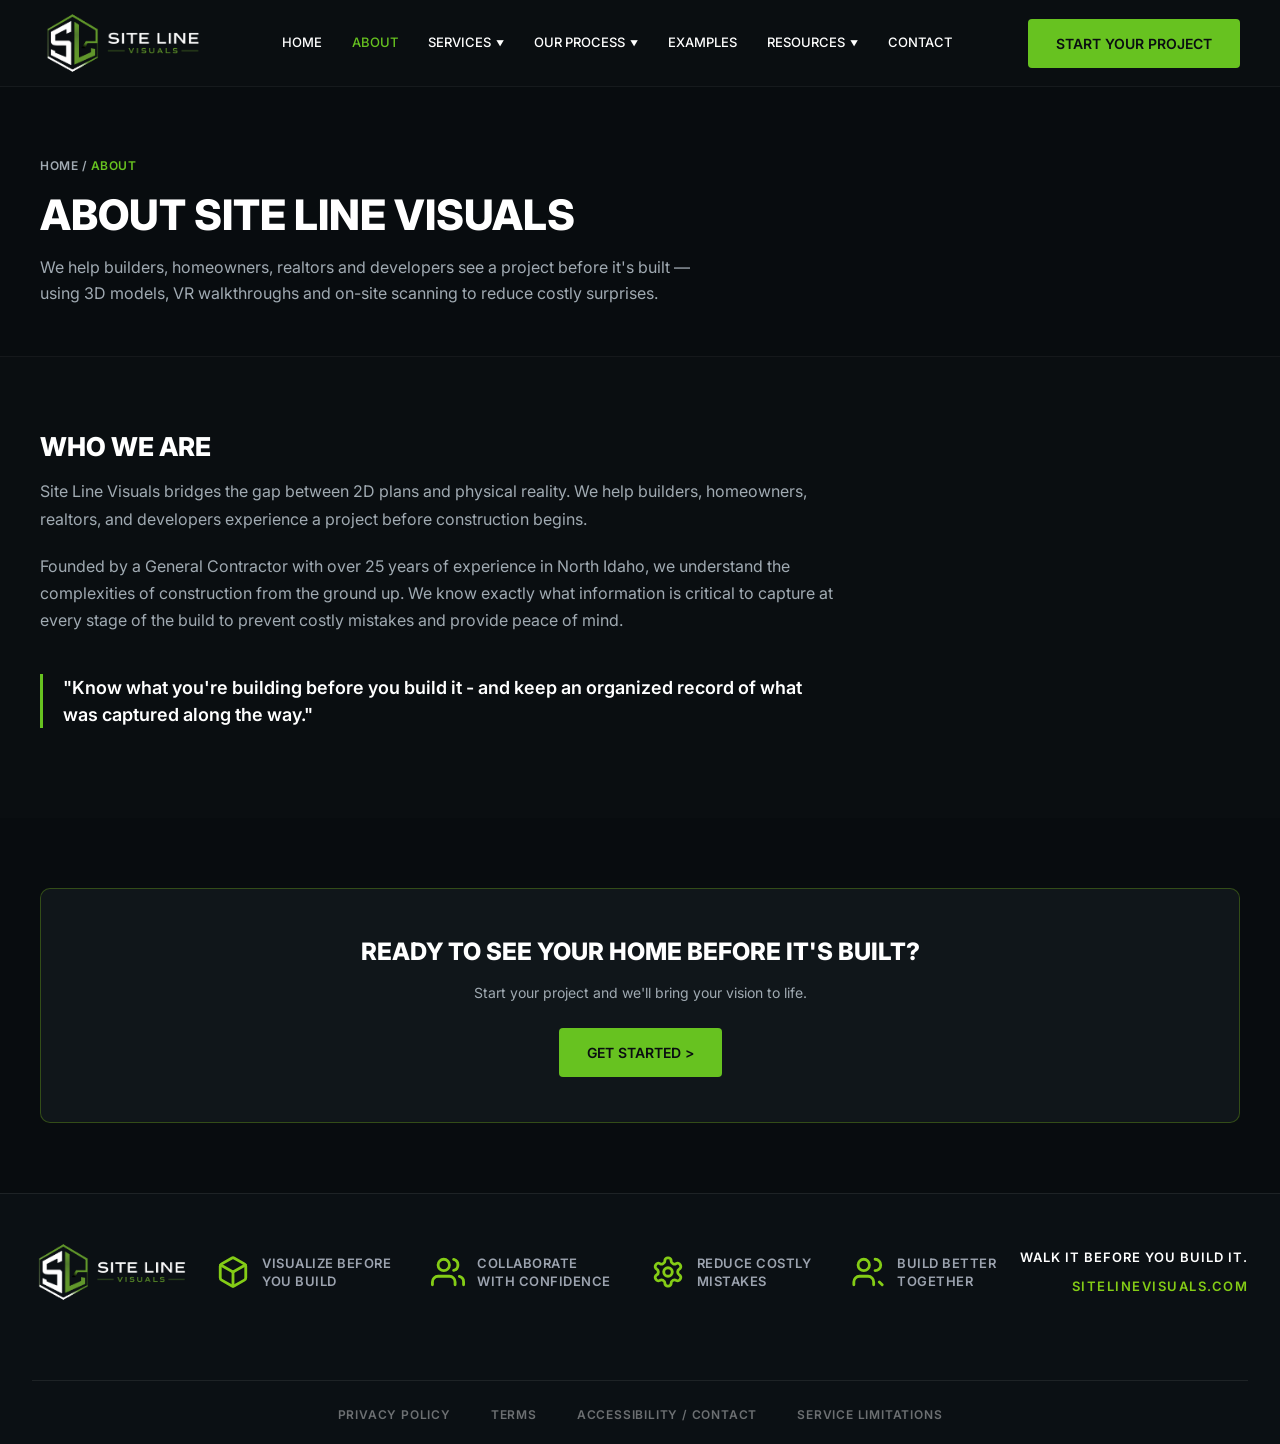
==== commit 8422f9e6: "Update hero video and landing page assets" ====
--- a/about.html
+++ b/about.html
@@ -12,7 +12,7 @@
     <link rel="stylesheet" href="css/style.css?v=1788111069">
 </head>
 <body>
-<!-- HEADER -->
+    <!-- HEADER -->
     <header class="header">
         <div class="container header-inner">
 
@@ -67,11 +67,11 @@
                 </ul>
 
                 <!-- Mobile-only CTA inside the slide-out menu -->
-                <a href="#" class="btn btn-primary mobile-cta project-modal-trigger">START YOUR PROJECT</a>
+                <a href="https://script.google.com/macros/s/AKfycbw3oOhSkqdaFSNwGbzgCzqsGBJtpe77_Hhgp17k5NKNz40dq8O1Wns6kMGoqOn_5LAN/exec" class="btn btn-primary mobile-cta project-modal-trigger">START YOUR PROJECT</a>
             </nav>
 
             <!-- Desktop CTA -->
-            <a href="#" class="btn btn-primary desktop-cta project-modal-trigger">START YOUR PROJECT</a>
+            <a href="https://script.google.com/macros/s/AKfycbw3oOhSkqdaFSNwGbzgCzqsGBJtpe77_Hhgp17k5NKNz40dq8O1Wns6kMGoqOn_5LAN/exec" class="btn btn-primary desktop-cta project-modal-trigger">START YOUR PROJECT</a>
 
             <!-- Hamburger button (mobile) -->
             <button class="hamburger" id="hamburgerBtn" aria-label="Toggle menu" aria-expanded="false">
@@ -86,7 +86,6 @@
     <!-- Overlay for mobile menu -->
     <div class="nav-overlay" id="navOverlay"></div>
 
-    
     <section class="page-hero">
         <div class="container">
             <div class="breadcrumb">Home / <span class="crumb-current">About</span></div>
@@ -98,36 +97,19 @@
     <section class="content-section">
         <div class="container">
             <h2 class="section-heading">Who We Are</h2>
-            <p class="section-subheading">Site Line Visuals is based in the Pacific Northwest, serving Washington, Oregon and Idaho. [Placeholder — final company story, founding info and team bios to be provided by the client.]</p>
-
-            <div class="trust-features-row" style="border-top:none;padding-top:0;">
-                <div class="t-feat">
-                    <span class="t-icon"><svg viewBox="0 0 24 24" fill="none" stroke="currentColor" stroke-width="2" stroke-linecap="round" stroke-linejoin="round"><path d="M20 10c0 6-8 12-8 12s-8-6-8-12a8 8 0 0 1 16 0Z"/><circle cx="12" cy="10" r="3"/></svg></span>
-                    <div>
-                        <strong>BASED IN PACIFIC NORTHWEST</strong>
-                        <p>Serving WA, OR & ID</p>
-                    </div>
-                </div>
-                <div class="t-feat">
-                    <span class="t-icon"><svg viewBox="0 0 24 24" fill="none" stroke="currentColor" stroke-width="2" stroke-linecap="round" stroke-linejoin="round"><circle cx="12" cy="12" r="10"/><circle cx="12" cy="12" r="6"/><circle cx="12" cy="12" r="2"/></svg></span>
-                    <div>
-                        <strong>HIGH ACCURACY</strong>
-                        <p>Advanced scanning & modeling</p>
-                    </div>
-                </div>
-                <div class="t-feat">
-                    <span class="t-icon"><svg viewBox="0 0 24 24" fill="none" stroke="currentColor" stroke-width="2" stroke-linecap="round" stroke-linejoin="round"><path d="M13 2 3 14h9l-1 8 10-12h-9l1-8Z"/></svg></span>
-                    <div>
-                        <strong>FAST TURNAROUND</strong>
-                        <p>Get results when you need them</p>
-                    </div>
-                </div>
-                <div class="t-feat">
-                    <span class="t-icon"><svg viewBox="0 0 24 24" fill="none" stroke="currentColor" stroke-width="2" stroke-linecap="round" stroke-linejoin="round"><path d="M8 21h8M12 17v4"/><path d="M7 4h10v5a5 5 0 0 1-10 0Z"/><path d="M17 4h3a2 2 0 0 1-2 4h-1M7 4H4a2 2 0 0 0 2 4h1"/></svg></span>
-                    <div>
-                        <strong>INDUSTRY LEADING</strong>
-                        <p>Technology & visualization</p>
-                    </div>
+            
+            <div style="max-width: 800px; margin-bottom: 20px;">
+                <p style="color: var(--text-gray); font-size: 16px; line-height: 1.7; margin-bottom: 20px;">
+                    Site Line Visuals bridges the gap between 2D plans and physical reality. We help builders, homeowners, realtors, and developers experience a project before construction begins.
+                </p>
+                <p style="color: var(--text-gray); font-size: 16px; line-height: 1.7; margin-bottom: 30px;">
+                    Founded by a General Contractor with over 25 years of experience in North Idaho, we understand the complexities of construction from the ground up. We know exactly what information is critical to capture at every stage of the build to prevent costly mistakes and provide peace of mind.
+                </p>
+                
+                <div style="border-left: 3px solid var(--primary-green); padding-left: 20px; margin-top: 40px;">
+                    <p style="color: #ffffff; font-size: 18px; font-weight: 600; line-height: 1.5; margin: 0;">
+                        "Know what you're building before you build it - and keep an organized record of what was captured along the way."
+                    </p>
                 </div>
             </div>
         </div>
@@ -138,26 +120,26 @@
             <div class="cta-banner reveal">
                 <h2>Ready to see your home before it's built?</h2>
                 <p>Start your project and we'll bring your vision to life.</p>
-                <a href="#" class="btn btn-primary project-modal-trigger">GET STARTED &gt;</a>
+                <a href="https://script.google.com/macros/s/AKfycbw3oOhSkqdaFSNwGbzgCzqsGBJtpe77_Hhgp17k5NKNz40dq8O1Wns6kMGoqOn_5LAN/exec" class="btn btn-primary project-modal-trigger">GET STARTED &gt;</a>
             </div>
         </div>
     </section>
 
     <!-- INTAKE FORM MODAL -->
     <div id="projectModal" class="modal-overlay">
-        <div class="modal-content" style="max-width: 540px; padding: 0; background: transparent; border-radius: 12px; position: relative;">
-        
-            <span class="close-btn" id="projectModalClose" style="top: -40px; right: 0; color: #fff; z-index: 10;">&times;</span>
-            
-            <div style="position: relative; width: 100%; height: 550px; overflow: hidden; background: #fff; border-radius: 12px;">
-                <iframe 
-                    src="https://script.google.com/macros/s/AKfycbw3oOhSkqdaFSNwGbzgCzqsGBJtpe77_Hhgp17k5NKNz40dq8O1Wns6kMGoqOn_5LAN/exec" 
-                    frameborder="0" 
-                    scrolling="yes"
-                    style="position: absolute; top: 0; left: 0; width: 100%; height: 100%; border: none; pointer-events: auto;">
-                </iframe>
-            </div>
-
+        <div class="modal-content form-modal-wrapper">
+            <div class="form-modal-inner">
+                <button id="projectModalClose" class="form-modal-close">&times;</button>
+                
+                <div class="form-modal-iframe-wrap">
+                    <iframe 
+                        src="https://script.google.com/macros/s/AKfycbw3oOhSkqdaFSNwGbzgCzqsGBJtpe77_Hhgp17k5NKNz40dq8O1Wns6kMGoqOn_5LAN/exec" 
+                        class="form-modal-iframe"
+                        scrolling="no"
+                        frameborder="0">
+                    </iframe>
+                </div>
+            </div>
         </div>
     </div>
 
@@ -209,16 +191,12 @@
         </div>
     </div>
 
-<!-- FOOTER SECTION -->
+   <!-- FOOTER SECTION -->
     <footer class="site-footer">
         <div class="container footer-container">
-
-            <!-- Logo -->
             <div class="footer-logo">
                 <img src="images/logo.png" alt="Site Line Visuals" width="160">
             </div>
-
-            <!-- Benefit icons -->
             <div class="footer-features">
                 <div class="footer-feat">
                     <span class="f-icon"><svg viewBox="0 0 24 24" fill="none" stroke="currentColor" stroke-width="2" stroke-linecap="round" stroke-linejoin="round"><path d="M21 16V8a2 2 0 0 0-1-1.73l-7-4a2 2 0 0 0-2 0l-7 4A2 2 0 0 0 3 8v8a2 2 0 0 0 1 1.73l7 4a2 2 0 0 0 2 0l7-4A2 2 0 0 0 21 16Z"/><path d="m3.3 7 8.7 5 8.7-5"/><path d="M12 22V12"/></svg></span>
@@ -237,13 +215,19 @@
                     <span>BUILD BETTER<br>TOGETHER</span>
                 </div>
             </div>
-
-            <!-- Tagline and link -->
+            
             <div class="footer-tagline">
                 <p>WALK IT BEFORE YOU BUILD IT.</p>
-                <a href="index.html">SITELINEVISUALS.COM</a>
-            </div>
-
+                <a href="https://sitelinevisuals.com" target="_blank">SITELINEVISUALS.COM</a>
+            </div>
+
+            <!-- Mandatory Legal/Support Links -->
+            <div class="footer-legal-links">
+                <a href="#">Privacy Policy</a>
+                <a href="#">Terms</a>
+                <a href="#">Accessibility / Contact</a>
+                <a href="#">Service Limitations</a>
+            </div>
         </div>
     </footer>
 
--- a/css/style.css
+++ b/css/style.css
@@ -36,7 +36,7 @@
 html.no-scroll,
 body.no-scroll {
     overflow: hidden !important;
-    overscroll-behavior: none;
+    height: 100% !important;
 }
 
 /* Removing underline from all links */
@@ -2188,19 +2188,14 @@
 /* MODAL WINDOW STYLES */
 .modal-overlay {
     position: fixed;
-    top: 0;
-    left: 0;
-    right: 0;
-    bottom: 0;
-    height: 100dvh;
+    inset: 0;
     background-color: rgba(0, 0, 0, 0.85);
     z-index: 9999;
-    
-    display: block; 
+    display: flex;
+    align-items: center;
+    justify-content: center;
+    padding: 20px;
     overflow-y: auto;
-    -webkit-overflow-scrolling: touch;
-    padding: 60px 15px;
-    
     opacity: 0;
     visibility: hidden;
     transition: opacity 0.3s ease, visibility 0.3s ease;
@@ -2213,16 +2208,22 @@
 
 .modal-content {
     position: relative;
-    width: 100%;
-    max-width: 500px;
+    transform: translateY(-20px);
+    transition: transform 0.3s ease;
+    width: 100%;
+    max-width: 540px;
+    min-width: 0;
     margin: 0 auto;
-    padding: 15px;
+}
+
+.modal-overlay.active .modal-content {
+    transform: translateY(0);
 }
 
 .close-btn {
     position: absolute;
-    top: 25px;
-    right: 35px;
+    top: 15px;
+    right: 15px;
     color: #888;
     font-size: 28px;
     font-weight: bold;
@@ -2323,4 +2324,325 @@
     to {
         transform: rotate(360deg);
     }
+}
+
+/* --- INTAKE FORM MODAL STYLES --- */
+.form-modal-wrapper {
+    position: relative;
+    width: 100%;
+}
+
+.form-modal-inner {
+    position: relative;
+    background-color: #050505;
+    border-radius: 12px;
+    overflow: hidden;
+    width: 100%;
+    min-width: 0;
+    max-height: 90vh;
+    display: flex;
+    flex-direction: column;
+    padding-top: 46px;
+}
+
+.form-modal-close {
+    position: absolute;
+    top: 10px;
+    right: 12px;
+    width: 30px;
+    height: 30px;
+    background-color: rgba(255, 255, 255, 0.08);
+    border: 1px solid rgba(255, 255, 255, 0.15);
+    border-radius: 50%;
+    color: var(--text-white);
+    font-size: 20px;
+    line-height: 1;
+    display: flex;
+    align-items: center;
+    justify-content: center;
+    cursor: pointer;
+    padding: 0;
+    z-index: 100;
+    transition: background-color 0.2s ease, transform 0.2s ease;
+}
+
+.form-modal-close:hover {
+    background-color: rgba(255, 255, 255, 0.2);
+    transform: scale(1.05);
+}
+
+.form-modal-iframe-wrap {
+    position: relative;
+    flex: 1 1 auto;
+    min-height: 400px;
+    overflow: hidden;
+    padding: 0 14px;
+}
+
+.form-modal-iframe {
+    position: absolute;
+    top: 0;
+    left: 14px;
+    width: calc(100% - 28px);
+    height: calc(100% + 30px);
+    min-width: 0;
+    border: none;
+    display: block;
+}
+
+.modal-content.form-modal-wrapper {
+    max-width: 680px;
+}
+
+/* RESPONSIVE DESIGN  */
+
+/* --- TABLETS AND SMALL LAPTOPS (up to 1024px) --- */
+@media (max-width: 1024px) {
+    .page-hero h1 {
+        font-size: 3rem;
+    }
+    
+    .trust-features-row,
+    .footer-features {
+        grid-template-columns: repeat(2, 1fr);
+        gap: 30px;
+    }
+}
+
+/* --- Vertical tablets and large phones (up to 768px) --- */
+@media (max-width: 768px) {
+    .page-hero {
+        padding: 60px 0;
+    }
+
+    .page-hero h1 {
+        font-size: 2.2rem;
+        line-height: 1.2;
+    }
+
+    .page-hero p {
+        font-size: 1.1rem;
+    }
+
+    .section-heading {
+        font-size: 2rem;
+    }
+
+    .trust-features-row,
+    .footer-features,
+    .services-list {
+        grid-template-columns: 1fr;
+        gap: 20px;
+    }
+
+    .footer-container {
+        text-align: center;
+        flex-direction: column;
+        align-items: center;
+    }
+    
+    .footer-logo {
+        margin: 0 auto 30px auto;
+    }
+
+    .footer-features {
+        text-align: left;
+        margin: 0 auto;
+        max-width: 300px;
+    }
+
+    .footer-tagline {
+        text-align: center;
+        margin-top: 40px;
+    }
+    
+    .footer-tagline a {
+        justify-content: center;
+    }
+
+    .service-detail-card {
+        padding: 25px 20px;
+    }
+}
+
+/* --- Mobile phones (up to 480px) --- */
+@media (max-width: 480px) {
+    
+    .cta-banner h2 {
+        font-size: 1.7rem;
+    }
+    
+    .cta-banner {
+        padding: 40px 20px;
+    }
+
+    .modal-overlay {
+        padding: 0;
+    }
+
+    .form-modal-inner {
+        border-radius: 0;
+        max-height: 100vh;
+    }
+
+    .form-modal-close {
+        top: 12px;
+        right: 15px;
+    }
+}
+
+/* Home Page Updates */
+
+/* Adjusting block width */
+@media (min-width: 1024px) {
+    .bottom-grid-container {
+        display: grid;
+        grid-template-columns: 1.3fr 1fr;
+        gap: 40px;
+    }
+}
+
+/* The Permanent Visual Record Block (Left) */
+.record-subtitle {
+    margin-bottom: 30px;
+    font-weight: 500;
+    font-size: 1.1rem;
+    color: #e2e8f0;
+}
+
+.record-grid {
+    display: flex;
+    flex-wrap: nowrap;
+    gap: 35px;
+}
+
+.record-step {
+    flex: 1;
+    text-align: left;
+    background: rgba(255, 255, 255, 0.05);
+    padding: 20px 15px;
+    border-radius: 8px;
+    position: relative;
+}
+
+.record-grid .record-step:not(:last-child)::after {
+    content: "▶" !important;
+    position: absolute !important;
+    right: -22px !important;
+    top: 24px !important;
+    left: auto !important;
+    width: auto !important;
+    height: auto !important;
+    background: none !important;
+    color: rgba(255, 255, 255, 0.3) !important;
+    font-size: 14px !important;
+    border: none !important;
+}
+
+.record-grid .record-step::before {
+    display: none !important;
+}
+
+.record-step h4 {
+    color: var(--color-green, #4ade80);
+    margin-bottom: 15px;
+    font-size: 0.95rem;
+}
+
+.record-step p {
+    font-size: 0.9rem;
+    margin: 0;
+    line-height: 1.5;
+}
+
+/* Audience block (Right) */
+.audience-icons-row.centered {
+    display: flex;
+    flex-wrap: nowrap;
+    justify-content: space-between;
+    gap: 10px;
+    margin-bottom: 30px;
+}
+
+.audience-icons-row.centered .aud-item {
+    flex: 1;
+    min-width: 0;
+    padding: 15px 5px;
+}
+
+.audience-icons-row.centered .aud-item span {
+    font-size: 0.75rem;
+    text-align: center;
+    display: block;
+    line-height: 1.2;
+}
+
+/* Center "BASED IN" beneath the icons. */
+.trust-features-row.centered {
+    display: flex;
+    justify-content: center;
+    border-top: 1px solid rgba(255,255,255,0.1);
+    padding-top: 25px;
+}
+
+/* On mobile screens we allow transfer */
+@media (max-width: 991px) {
+    .record-grid, .audience-icons-row.centered {
+        flex-wrap: wrap;
+    }
+    .record-grid .record-step::after {
+        display: none !important;
+    }
+}
+
+/* Legal links in the footer */
+.footer-legal-links {
+    flex: 1 1 100%;
+    margin-top: 30px;
+    padding-top: 25px;
+    border-top: 1px solid rgba(255, 255, 255, 0.08);
+    display: flex;
+    justify-content: center;
+    gap: 40px;
+    flex-wrap: wrap;
+}
+
+.footer-legal-links a {
+    color: rgba(255, 255, 255, 0.4);
+    text-decoration: none;
+    transition: color 0.3s ease;
+    text-transform: uppercase;
+    letter-spacing: 0.8px;
+    font-size: 0.75rem;
+    font-weight: 600;
+}
+
+.footer-legal-links a:hover {
+    color: var(--primary-green, #67c220);
+}
+
+@media (max-width: 768px) {
+  /* Переводим сетку на 2 колонки */
+  .audience-icons-row {
+    display: grid !important;
+    grid-template-columns: repeat(2, 1fr) !important;
+    gap: 8px !important;
+  }
+
+  /* Последнюю (пятую) карточку растягиваем на обе колонки и центрируем */
+  .audience-icons-row .aud-item:nth-child(5) {
+    grid-column: 1 / -1;
+    max-width: 65%; /* Делаем её аккуратной ширины, чтобы не была слишком растянутой */
+    margin: 0 auto; /* Центрируем */
+  }
+
+  .audience-icons-row .aud-item {
+    padding: 12px 6px !important;
+  }
+
+  .audience-icons-row .aud-item span {
+    font-size: 11px;
+    line-height: 1.25;
+    white-space: normal;
+  }
 }
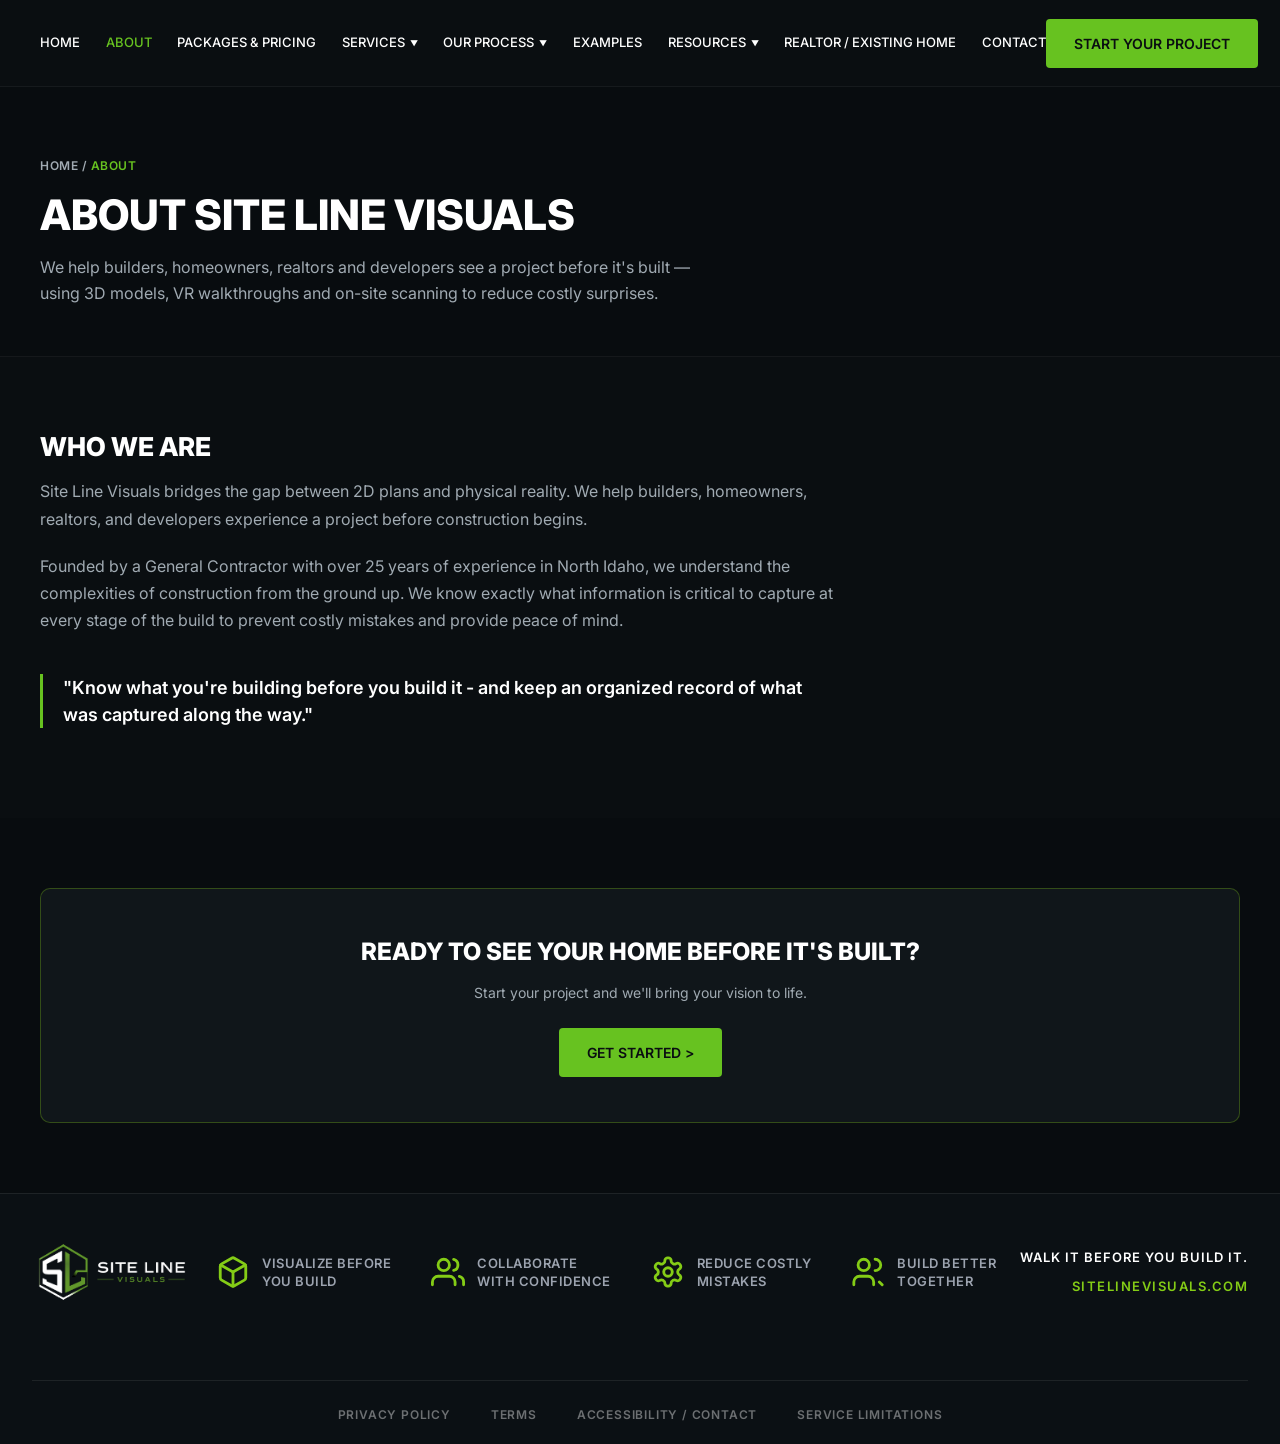
==== commit 83f5ee29: "poster and nav" ====
--- a/about.html
+++ b/about.html
@@ -26,6 +26,9 @@
                 <ul class="nav-list">
                     <li><a href="index.html">HOME</a></li>
                     <li><a href="about.html" class="active">ABOUT</a></li>
+
+                    <!-- PACKAGES & PRICING -->
+                    <li><a href="packages.html">PACKAGES & PRICING</a></li>
 
                     <!-- SERVICES dropdown -->
                     <li class="has-dropdown">
@@ -63,6 +66,9 @@
                         </ul>
                     </li>
 
+                    <!-- REALTOR / EXISTING HOME -->
+                    <li><a href="realtor.html">REALTOR / EXISTING HOME</a></li>
+                    
                     <li><a href="contact.html">CONTACT</a></li>
                 </ul>
 
--- a/css/style.css
+++ b/css/style.css
@@ -2622,18 +2622,16 @@
 }
 
 @media (max-width: 768px) {
-  /* Переводим сетку на 2 колонки */
   .audience-icons-row {
     display: grid !important;
     grid-template-columns: repeat(2, 1fr) !important;
     gap: 8px !important;
   }
 
-  /* Последнюю (пятую) карточку растягиваем на обе колонки и центрируем */
   .audience-icons-row .aud-item:nth-child(5) {
     grid-column: 1 / -1;
-    max-width: 65%; /* Делаем её аккуратной ширины, чтобы не была слишком растянутой */
-    margin: 0 auto; /* Центрируем */
+    max-width: 65%;
+    margin: 0 auto;
   }
 
   .audience-icons-row .aud-item {
@@ -2645,4 +2643,37 @@
     line-height: 1.25;
     white-space: normal;
   }
+}
+
+/* --- Настройка шапки для десктопа --- */
+@media (min-width: 1025px) {
+  .header .container {
+    max-width: 100% !important;
+    padding-left: 40px !important;
+    padding-right: 40px !important;
+  }
+
+  /* Распределяем элементы: по краям и в центре */
+  .header-inner {
+    display: flex;
+    justify-content: space-between;
+    align-items: center;
+  }
+
+  /* Помещаем меню в центр свободного пространства */
+  .main-nav {
+    flex-grow: 1;
+    display: flex;
+    justify-content: center;
+  }
+
+  /* Настраиваем пункты меню: запрещаем перенос слов и делаем адаптивные отступы */
+  .nav-list {
+    gap: 2vw !important; /* Расстояние между пунктами будет подстраиваться под размер экрана */
+  }
+
+  .nav-list a {
+    font-size: 13px !important;
+    white-space: nowrap !important;
+  }
 }
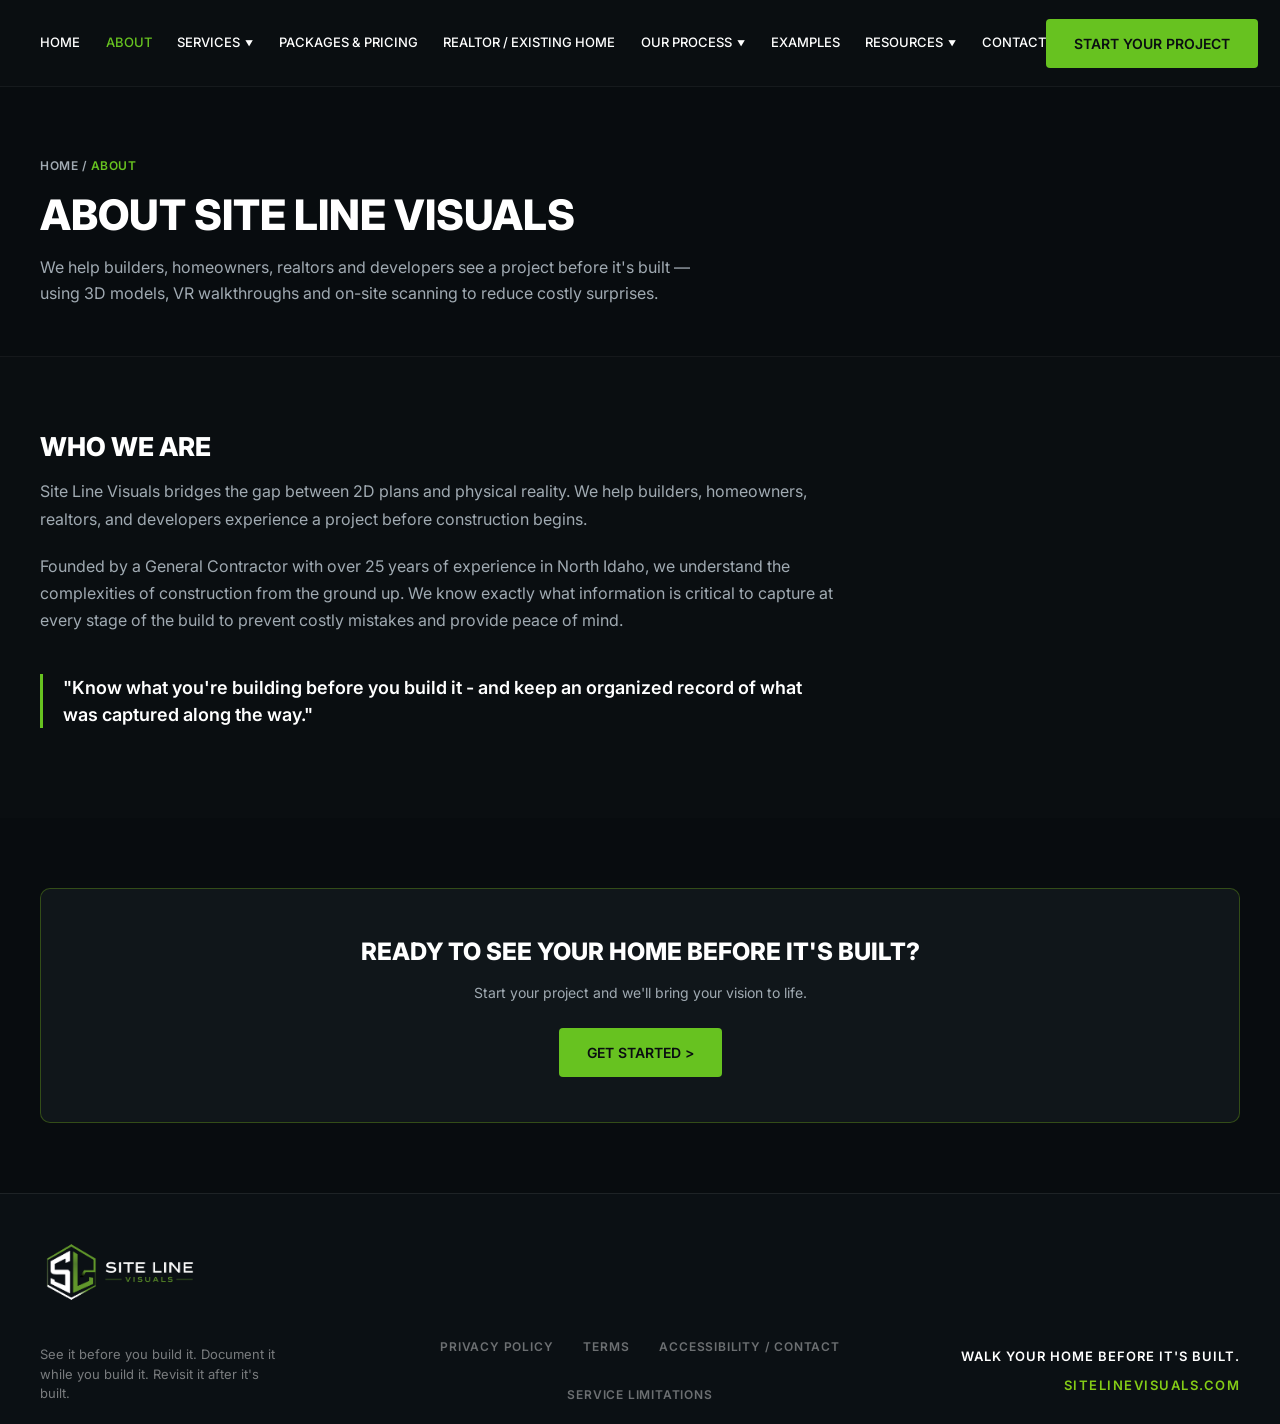
==== commit 8e24280c: "Update page layouts" ====
--- a/about.html
+++ b/about.html
@@ -27,21 +27,22 @@
                     <li><a href="index.html">HOME</a></li>
                     <li><a href="about.html" class="active">ABOUT</a></li>
 
-                    <!-- PACKAGES & PRICING -->
-                    <li><a href="packages.html">PACKAGES & PRICING</a></li>
-
-                    <!-- SERVICES dropdown -->
+                    <!-- SERVICES dropdown-->
                     <li class="has-dropdown">
                         <a href="services.html" class="dropdown-toggle">SERVICES <span class="arrow">▼</span></a>
                         <ul class="dropdown-menu">
                             <li><a href="services.html#3d-models">3D Models <span class="dd-icon"><svg viewBox="0 0 24 24" fill="none" stroke="currentColor" stroke-width="2" stroke-linecap="round" stroke-linejoin="round"><path d="M21 16V8a2 2 0 0 0-1-1.73l-7-4a2 2 0 0 0-2 0l-7 4A2 2 0 0 0 3 8v8a2 2 0 0 0 1 1.73l7 4a2 2 0 0 0 2 0l7-4A2 2 0 0 0 21 16Z"/><path d="m3.3 7 8.7 5 8.7-5"/><path d="M12 22V12"/></svg></span></a></li>
                             <li><a href="services.html#vr-walkthroughs">VR Walkthroughs <span class="dd-icon"><svg viewBox="0 0 24 24" fill="none" stroke="currentColor" stroke-width="2" stroke-linecap="round" stroke-linejoin="round"><path d="M4.3 8c-1-.35-1.8-1.25-1.8-2.4"/><path d="M19.7 8c1-.35 1.8-1.25 1.8-2.4"/><rect x="3.3" y="8" width="17.4" height="9.2" rx="4.2"/><circle cx="8.3" cy="12.6" r="1.9"/><circle cx="15.7" cy="12.6" r="1.9"/><path d="M10.5 12.6h3"/></svg></span></a></li>
-                            <li><a href="services.html#drone-scanning">Drone Scanning <span class="dd-icon"><svg viewBox="0 0 24 24" fill="none" stroke="currentColor" stroke-width="2" stroke-linecap="round" stroke-linejoin="round"><circle cx="12" cy="12" r="2"/><circle cx="5" cy="5" r="2"/><circle cx="19" cy="5" r="2"/><circle cx="5" cy="19" r="2"/><circle cx="19" cy="19" r="2"/><path d="M12 10 6.5 6.5M12 10l5.5-3.5M12 14l-5.5 3.5M12 14l5.5 3.5"/></svg></span></a></li>
+                            <li><a href="services.html#drone-scanning">Drone Scanning <span class="dd-icon"><svg viewBox="0 0 24 24" fill="none" stroke="currentColor" stroke-width="2" stroke-linecap="round" stroke-linejoin="round"><circle cx="12" cy="12" r="2"/><circle cx="5" cy="5" r="2"/><circle cx="19" cy="5" r="2"/><circle cx="5" cy="19" r="2"/><circle cx="19" cy="19" r="2"/><path d="M12 10 6.5 6.5M12 10l5.5-3.5M12 10l5.5-3.5M12 14l-5.5 3.5M12 14l5.5 3.5"/></svg></span></a></li>
                             <li><a href="services.html#thermal-inspections">Thermal Inspections <span class="dd-icon"><svg viewBox="0 0 24 24" fill="none" stroke="currentColor" stroke-width="2" stroke-linecap="round" stroke-linejoin="round"><path d="M14 4v10.54a4 4 0 1 1-4 0V4a2 2 0 0 1 4 0Z"/></svg></span></a></li>
                             <li><a href="services.html#site-analysis">Site Analysis <span class="dd-icon"><svg viewBox="0 0 24 24" fill="none" stroke="currentColor" stroke-width="2" stroke-linecap="round" stroke-linejoin="round"><path d="M20 10c0 6-8 12-8 12s-8-6-8-12a8 8 0 0 1 16 0Z"/><circle cx="12" cy="10" r="3"/></svg></span></a></li>
                             <li><a href="services.html#custom-solutions">Custom Solutions <span class="dd-icon"><svg viewBox="0 0 24 24" fill="none" stroke="currentColor" stroke-width="2" stroke-linecap="round" stroke-linejoin="round"><path d="M12.22 2h-.44a2 2 0 0 0-2 2v.18a2 2 0 0 1-1 1.73l-.43.25a2 2 0 0 1-2 0l-.15-.08a2 2 0 0 0-2.73.73l-.22.38a2 2 0 0 0 .73 2.73l.15.1a2 2 0 0 1 1 1.72v.51a2 2 0 0 1-1 1.74l-.15.09a2 2 0 0 0-.73 2.73l.22.38a2 2 0 0 0 2.73.73l.15-.08a2 2 0 0 1 2 0l.43.25a2 2 0 0 1 1 1.73V20a2 2 0 0 0 2 2h.44a2 2 0 0 0 2-2v-.18a2 2 0 0 1 1-1.73l.43-.25a2 2 0 0 1 2 0l.15.08a2 2 0 0 0 2.73-.73l.22-.39a2 2 0 0 0-.73-2.73l-.15-.08a2 2 0 0 1-1-1.74v-.5a2 2 0 0 1 1-1.74l.15-.09a2 2 0 0 0 .73-2.73l-.22-.38a2 2 0 0 0-2.73-.73l-.15.08a2 2 0 0 1-2 0l-.43-.25a2 2 0 0 1-1-1.73V4a2 2 0 0 0-2-2Z"/><circle cx="12" cy="12" r="3"/></svg></span></a></li>
                         </ul>
                     </li>
+
+                    <li><a href="packages.html">PACKAGES & PRICING</a></li>
+
+                    <li><a href="realtor.html">REALTOR / EXISTING HOME</a></li>
 
                     <!-- OUR PROCESS dropdown -->
                     <li class="has-dropdown">
@@ -66,9 +67,6 @@
                         </ul>
                     </li>
 
-                    <!-- REALTOR / EXISTING HOME -->
-                    <li><a href="realtor.html">REALTOR / EXISTING HOME</a></li>
-                    
                     <li><a href="contact.html">CONTACT</a></li>
                 </ul>
 
@@ -149,91 +147,29 @@
         </div>
     </div>
 
-    <!-- REALTOR / QUOTE BUILDER MODAL -->
-    <div id="realtorModal" class="modal-overlay">
-        <div class="modal-content">
-            <span class="close-btn" id="realtorModalClose">&times;</span>
-            
-            <div class="intake-card">
-                <h3>SELECT SERVICES</h3>
-                <p>Build your custom package. Select the services you need for your property.</p>
-
-                <div class="services-list">
-                    <label class="service-option">
-                        <input type="checkbox" value="250" data-name="3D Model">
-                        <div class="so-info">
-                            <strong>3D Model</strong>
-                            <span>Photorealistic 3D model of the property</span>
-                        </div>
-                        <div class="so-price">$250</div>
-                    </label>
-
-                    <label class="service-option">
-                        <input type="checkbox" value="400" data-name="VR Walkthrough">
-                        <div class="so-info">
-                            <strong>VR Walkthrough</strong>
-                            <span>Immersive virtual reality tour</span>
-                        </div>
-                        <div class="so-price">$400</div>
-                    </label>
-
-                    <label class="service-option">
-                        <input type="checkbox" value="150" data-name="Drone Scanning">
-                        <div class="so-info">
-                            <strong>Drone Scanning</strong>
-                            <span>High-accuracy aerial mapping</span>
-                        </div>
-                        <div class="so-price">$150</div>
-                    </label>
-                </div>
-
-                <div class="quote-total">
-                    <span>Estimated Total:</span>
-                    <span id="quoteTotalValue">$0</span>
-                </div>
-
-                <button type="button" class="btn btn-primary btn-full" id="quoteContinueBtn" style="margin-top: 25px;">CONTINUE</button>
-            </div>
-        </div>
-    </div>
-
    <!-- FOOTER SECTION -->
     <footer class="site-footer">
         <div class="container footer-container">
+            
             <div class="footer-logo">
                 <img src="images/logo.png" alt="Site Line Visuals" width="160">
-            </div>
-            <div class="footer-features">
-                <div class="footer-feat">
-                    <span class="f-icon"><svg viewBox="0 0 24 24" fill="none" stroke="currentColor" stroke-width="2" stroke-linecap="round" stroke-linejoin="round"><path d="M21 16V8a2 2 0 0 0-1-1.73l-7-4a2 2 0 0 0-2 0l-7 4A2 2 0 0 0 3 8v8a2 2 0 0 0 1 1.73l7 4a2 2 0 0 0 2 0l7-4A2 2 0 0 0 21 16Z"/><path d="m3.3 7 8.7 5 8.7-5"/><path d="M12 22V12"/></svg></span>
-                    <span>VISUALIZE BEFORE<br>YOU BUILD</span>
-                </div>
-                <div class="footer-feat">
-                    <span class="f-icon"><svg viewBox="0 0 24 24" fill="none" stroke="currentColor" stroke-width="2" stroke-linecap="round" stroke-linejoin="round"><path d="M17 21v-2a4 4 0 0 0-4-4H5a4 4 0 0 0-4 4v2"/><circle cx="9" cy="7" r="4"/><path d="M23 21v-2a4 4 0 0 0-3-3.87"/><path d="M16 3.13a4 4 0 0 1 0 7.75"/></svg></span>
-                    <span>COLLABORATE<br>WITH CONFIDENCE</span>
-                </div>
-                <div class="footer-feat">
-                    <span class="f-icon"><svg viewBox="0 0 24 24" fill="none" stroke="currentColor" stroke-width="2" stroke-linecap="round" stroke-linejoin="round"><path d="M12.22 2h-.44a2 2 0 0 0-2 2v.18a2 2 0 0 1-1 1.73l-.43.25a2 2 0 0 1-2 0l-.15-.08a2 2 0 0 0-2.73.73l-.22.38a2 2 0 0 0 .73 2.73l.15.1a2 2 0 0 1 1 1.72v.51a2 2 0 0 1-1 1.74l-.15.09a2 2 0 0 0-.73 2.73l.22.38a2 2 0 0 0 2.73.73l.15-.08a2 2 0 0 1 2 0l.43.25a2 2 0 0 1 1 1.73V20a2 2 0 0 0 2 2h.44a2 2 0 0 0 2-2v-.18a2 2 0 0 1 1-1.73l.43-.25a2 2 0 0 1 2 0l.15.08a2 2 0 0 0 2.73-.73l.22-.39a2 2 0 0 0-.73-2.73l-.15-.08a2 2 0 0 1-1-1.74v-.5a2 2 0 0 1 1-1.74l.15-.09a2 2 0 0 0 .73-2.73l-.22-.38a2 2 0 0 0-2.73-.73l-.15.08a2 2 0 0 1-2 0l-.43-.25a2 2 0 0 1-1-1.73V4a2 2 0 0 0-2-2Z"/><circle cx="12" cy="12" r="3"/></svg></span>
-                    <span>REDUCE COSTLY<br>MISTAKES</span>
-                </div>
-                <div class="footer-feat">
-                    <span class="f-icon"><svg viewBox="0 0 24 24" fill="none" stroke="currentColor" stroke-width="2" stroke-linecap="round" stroke-linejoin="round"><path d="M16 21v-2a4 4 0 0 0-4-4H6a4 4 0 0 0-4 4v2"/><circle cx="9" cy="7" r="4"/><path d="m22 21-2-2M17 11a4 4 0 1 0 0-8"/></svg></span>
-                    <span>BUILD BETTER<br>TOGETHER</span>
-                </div>
-            </div>
-            
-            <div class="footer-tagline">
-                <p>WALK IT BEFORE YOU BUILD IT.</p>
-                <a href="https://sitelinevisuals.com" target="_blank">SITELINEVISUALS.COM</a>
+                <p class="footer-value-line">
+                    See it before you build it. Document it while you build it. Revisit it after it's built.
+                </p>
             </div>
 
-            <!-- Mandatory Legal/Support Links -->
             <div class="footer-legal-links">
                 <a href="#">Privacy Policy</a>
                 <a href="#">Terms</a>
                 <a href="#">Accessibility / Contact</a>
                 <a href="#">Service Limitations</a>
             </div>
+            
+            <div class="footer-tagline">
+                <p>WALK YOUR HOME BEFORE IT'S BUILT.</p>
+                <a href="https://sitelinevisuals.com" target="_blank">SITELINEVISUALS.COM</a>
+            </div>
+
         </div>
     </footer>
 
--- a/css/style.css
+++ b/css/style.css
@@ -79,6 +79,41 @@
     white-space: nowrap;
     appearance: none;
     -webkit-appearance: none;
+}
+
+/* text links */
+.simple-link {
+    color: #ffffff;
+    font-size: 14px;
+    font-weight: 600;
+    text-transform: uppercase;
+    text-decoration: none;
+    display: inline-block;
+    line-height: 1.4;
+    text-align: left;
+    transition: opacity 0.2s ease, color 0.2s ease; 
+}
+
+.simple-link:hover {
+    color: #7ED957;
+}
+
+.secondary-links {
+    display: flex;
+    align-items: center;
+    gap: 20px;
+    margin-top: 15px;
+}
+
+@media (max-width: 768px) {
+    .secondary-links {
+        gap: 15px;
+        justify-content: flex-start;
+    }
+    
+    .secondary-links .simple-link {
+        font-size: 11px;
+    }
 }
 
 .btn:focus {
@@ -944,21 +979,35 @@
 }
 
 /* FOOTER */
+
+.footer-value-line {
+    color: rgba(255, 255, 255, 0.45); 
+    font-size: 13px;
+    margin-top: 15px;
+    max-width: 250px;
+    line-height: 1.5;
+    text-align: left;
+}
+
 .site-footer {
     background-color: #0b1014;
     padding: 20px 0;
     border-top: 1px solid rgba(255, 255, 255, 0.08);
 }
 
-.footer-container {
+.site-footer .footer-container {
     display: flex;
     justify-content: space-between;
-    align-items: center;
-    gap: 20px;
-    flex-wrap: wrap;
-    max-width: none;
-    padding-left: 32px;
-    padding-right: 32px;
+    align-items: flex-end; 
+    gap: 20px; 
+    max-width: 100% !important;
+    padding-left: 40px !important;
+    padding-right: 40px !important;
+}
+
+.footer-logo {
+    flex: 1;
+    max-width: 320px;
 }
 
 .footer-logo img {
@@ -997,7 +1046,10 @@
 }
 
 .footer-tagline {
+    flex: 1;
+    max-width: 320px;
     text-align: right;
+    margin-bottom: 8px;
 }
 
 .footer-tagline p {
@@ -2597,14 +2649,14 @@
 
 /* Legal links in the footer */
 .footer-legal-links {
-    flex: 1 1 100%;
-    margin-top: 30px;
-    padding-top: 25px;
-    border-top: 1px solid rgba(255, 255, 255, 0.08);
     display: flex;
     justify-content: center;
-    gap: 40px;
+    gap: 30px;
     flex-wrap: wrap;
+    flex: 1;
+    margin: 0;
+    padding: 0;
+    border: none;
 }
 
 .footer-legal-links a {
@@ -2618,7 +2670,16 @@
 }
 
 .footer-legal-links a:hover {
-    color: var(--primary-green, #67c220);
+    color: var(--primary-green);
+}
+
+/* On tablets and phones, the links will move to the bottom so as not to break the layout. */
+@media (max-width: 991px) {
+    .footer-legal-links {
+        order: 3;
+        flex: 1 1 100%;
+        margin-top: 20px;
+    }
 }
 
 @media (max-width: 768px) {
@@ -2645,7 +2706,7 @@
   }
 }
 
-/* --- Настройка шапки для десктопа --- */
+/* --- Configuring the desktop header --- */
 @media (min-width: 1025px) {
   .header .container {
     max-width: 100% !important;
@@ -2653,27 +2714,97 @@
     padding-right: 40px !important;
   }
 
-  /* Распределяем элементы: по краям и в центре */
   .header-inner {
     display: flex;
     justify-content: space-between;
     align-items: center;
   }
 
-  /* Помещаем меню в центр свободного пространства */
   .main-nav {
     flex-grow: 1;
     display: flex;
     justify-content: center;
   }
 
-  /* Настраиваем пункты меню: запрещаем перенос слов и делаем адаптивные отступы */
   .nav-list {
-    gap: 2vw !important; /* Расстояние между пунктами будет подстраиваться под размер экрана */
+    gap: 2vw !important;
   }
 
   .nav-list a {
     font-size: 13px !important;
     white-space: nowrap !important;
   }
+}
+
+/* Simple centered mobile footer */
+@media (max-width: 768px) {
+    .site-footer .footer-container {
+        display: flex;
+        flex-direction: column;
+        align-items: center;
+        justify-content: flex-start;
+        text-align: center;
+        gap: 30px; 
+    }
+
+    .footer-logo {
+        order: 1;
+        width: 100%;
+        display: flex;
+        flex-direction: column;
+        align-items: center;
+    }
+    
+    .footer-value-line {
+        margin: 15px 0 0 0;
+        text-align: center !important;
+    }
+
+    .footer-tagline {
+        order: 2;
+        display: flex !important;
+        flex-direction: column !important;
+        align-items: center !important;
+        justify-content: center !important;
+        width: 100% !important;
+        margin: 0 !important;
+        padding: 0 !important;
+        text-align: center !important;
+    }
+
+    .footer-tagline p,
+    .footer-tagline a {
+        text-align: center !important;
+        margin: 0 auto !important;
+        display: block !important;
+    }
+
+    .footer-tagline p {
+        margin-bottom: 8px !important;
+    }
+
+    .footer-legal-links {
+        order: 3;
+        display: flex;
+        flex-wrap: wrap;
+        justify-content: center;
+        gap: 15px;
+    }
+}
+
+.service-card .service-image {
+    width: 100%;
+    height: 210px;
+    overflow: hidden;
+}
+
+.service-card .service-image img {
+    width: 100%;
+    height: 100%;
+    object-fit: cover;
+    transition: transform 0.5s ease;
+}
+
+.service-card:hover .service-image img {
+    transform: scale(1.05);
 }
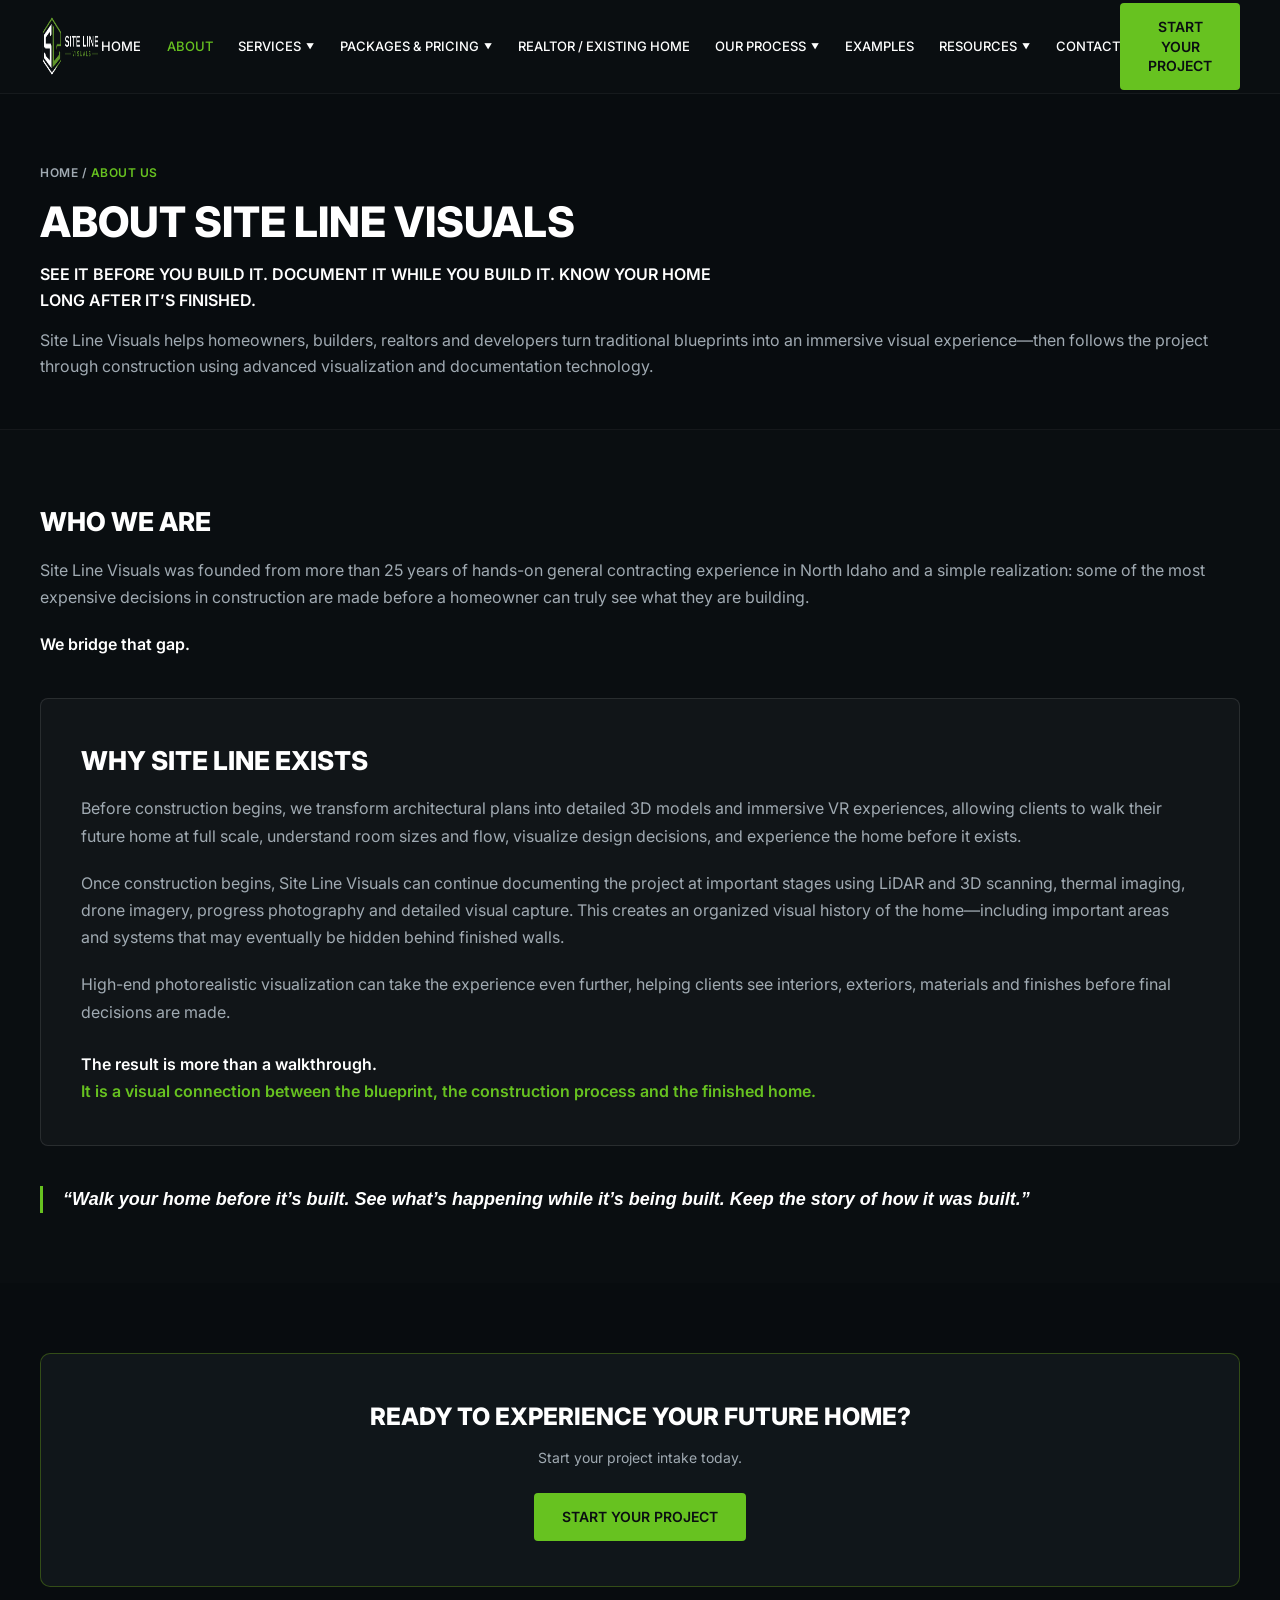
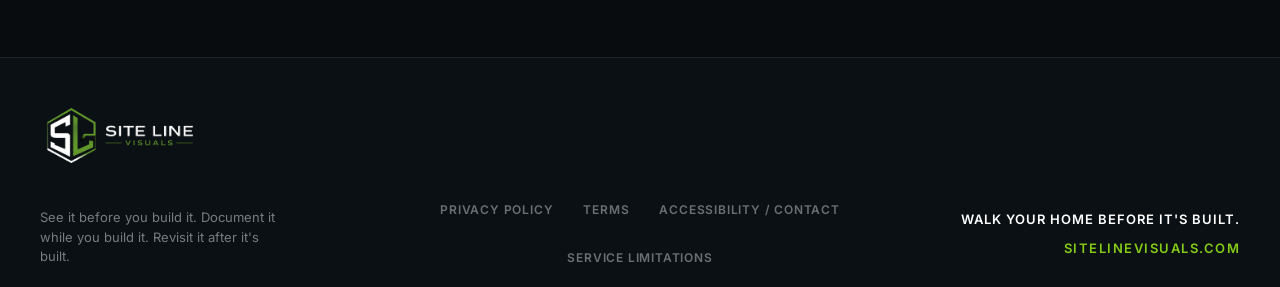
==== commit f5cea26e: "feat: add two pages and ZIP form, minor fixes, update media" ====
--- a/about.html
+++ b/about.html
@@ -4,80 +4,82 @@
     <meta charset="UTF-8">
     <meta name="viewport" content="width=device-width, initial-scale=1.0">
     <title>About | Site Line Visuals</title>
+    <meta name="description" content="Founded by a 25-year North Idaho general contractor, Site Line Visuals bridges the gap between construction plans and the finished home through 3D visualization and documentation.">
+    <link rel="canonical" href="https://sitelinevisuals.com/about.html">
+    <link rel="icon" href="images/logo.png">
 
     <link rel="preconnect" href="https://fonts.googleapis.com">
     <link rel="preconnect" href="https://fonts.gstatic.com" crossorigin>
     <link href="https://fonts.googleapis.com/css2?family=Inter:wght@400;500;600;700;800&display=swap" rel="stylesheet">
 
-    <link rel="stylesheet" href="css/style.css?v=1788111069">
+    <link rel="stylesheet" href="css/style.css?v=1788111072">
 </head>
 <body>
     <!-- HEADER -->
     <header class="header">
         <div class="container header-inner">
 
-            <!-- Logo -->
             <a href="index.html" class="logo">
                 <img src="images/logo.png" alt="Site Line Visuals" height="120">
             </a>
 
-            <!-- Navigation -->
             <nav class="main-nav" id="mainNav">
                 <ul class="nav-list">
                     <li><a href="index.html">HOME</a></li>
                     <li><a href="about.html" class="active">ABOUT</a></li>
 
-                    <!-- SERVICES dropdown-->
                     <li class="has-dropdown">
                         <a href="services.html" class="dropdown-toggle">SERVICES <span class="arrow">▼</span></a>
                         <ul class="dropdown-menu">
-                            <li><a href="services.html#3d-models">3D Models <span class="dd-icon"><svg viewBox="0 0 24 24" fill="none" stroke="currentColor" stroke-width="2" stroke-linecap="round" stroke-linejoin="round"><path d="M21 16V8a2 2 0 0 0-1-1.73l-7-4a2 2 0 0 0-2 0l-7 4A2 2 0 0 0 3 8v8a2 2 0 0 0 1 1.73l7 4a2 2 0 0 0 2 0l7-4A2 2 0 0 0 21 16Z"/><path d="m3.3 7 8.7 5 8.7-5"/><path d="M12 22V12"/></svg></span></a></li>
-                            <li><a href="services.html#vr-walkthroughs">VR Walkthroughs <span class="dd-icon"><svg viewBox="0 0 24 24" fill="none" stroke="currentColor" stroke-width="2" stroke-linecap="round" stroke-linejoin="round"><path d="M4.3 8c-1-.35-1.8-1.25-1.8-2.4"/><path d="M19.7 8c1-.35 1.8-1.25 1.8-2.4"/><rect x="3.3" y="8" width="17.4" height="9.2" rx="4.2"/><circle cx="8.3" cy="12.6" r="1.9"/><circle cx="15.7" cy="12.6" r="1.9"/><path d="M10.5 12.6h3"/></svg></span></a></li>
-                            <li><a href="services.html#drone-scanning">Drone Scanning <span class="dd-icon"><svg viewBox="0 0 24 24" fill="none" stroke="currentColor" stroke-width="2" stroke-linecap="round" stroke-linejoin="round"><circle cx="12" cy="12" r="2"/><circle cx="5" cy="5" r="2"/><circle cx="19" cy="5" r="2"/><circle cx="5" cy="19" r="2"/><circle cx="19" cy="19" r="2"/><path d="M12 10 6.5 6.5M12 10l5.5-3.5M12 10l5.5-3.5M12 14l-5.5 3.5M12 14l5.5 3.5"/></svg></span></a></li>
-                            <li><a href="services.html#thermal-inspections">Thermal Inspections <span class="dd-icon"><svg viewBox="0 0 24 24" fill="none" stroke="currentColor" stroke-width="2" stroke-linecap="round" stroke-linejoin="round"><path d="M14 4v10.54a4 4 0 1 1-4 0V4a2 2 0 0 1 4 0Z"/></svg></span></a></li>
-                            <li><a href="services.html#site-analysis">Site Analysis <span class="dd-icon"><svg viewBox="0 0 24 24" fill="none" stroke="currentColor" stroke-width="2" stroke-linecap="round" stroke-linejoin="round"><path d="M20 10c0 6-8 12-8 12s-8-6-8-12a8 8 0 0 1 16 0Z"/><circle cx="12" cy="10" r="3"/></svg></span></a></li>
-                            <li><a href="services.html#custom-solutions">Custom Solutions <span class="dd-icon"><svg viewBox="0 0 24 24" fill="none" stroke="currentColor" stroke-width="2" stroke-linecap="round" stroke-linejoin="round"><path d="M12.22 2h-.44a2 2 0 0 0-2 2v.18a2 2 0 0 1-1 1.73l-.43.25a2 2 0 0 1-2 0l-.15-.08a2 2 0 0 0-2.73.73l-.22.38a2 2 0 0 0 .73 2.73l.15.1a2 2 0 0 1 1 1.72v.51a2 2 0 0 1-1 1.74l-.15.09a2 2 0 0 0-.73 2.73l.22.38a2 2 0 0 0 2.73.73l.15-.08a2 2 0 0 1 2 0l.43.25a2 2 0 0 1 1 1.73V20a2 2 0 0 0 2 2h.44a2 2 0 0 0 2-2v-.18a2 2 0 0 1 1-1.73l.43-.25a2 2 0 0 1 2 0l.15.08a2 2 0 0 0 2.73-.73l.22-.39a2 2 0 0 0-.73-2.73l-.15-.08a2 2 0 0 1-1-1.74v-.5a2 2 0 0 1 1-1.74l.15-.09a2 2 0 0 0 .73-2.73l-.22-.38a2 2 0 0 0-2.73-.73l-.15.08a2 2 0 0 1-2 0l-.43-.25a2 2 0 0 1-1-1.73V4a2 2 0 0 0-2-2Z"/><circle cx="12" cy="12" r="3"/></svg></span></a></li>
+                            <li><a href="services.html#3d-models">3D Models</a></li>
+                            <li><a href="services.html#vr-walkthroughs">VR Walkthroughs</a></li>
+                            <li><a href="services.html#drone-imagery">Drone Imagery</a></li>
+                            <li><a href="services.html#thermal-imaging">Thermal Imaging</a></li>
+                            <li><a href="services.html#lidar-3d-scanning">LiDAR & 3D Scanning</a></li>
+                            <li><a href="services.html#photorealistic-visualization">Photorealistic Visualization</a></li>
                         </ul>
                     </li>
 
-                    <li><a href="packages.html">PACKAGES & PRICING</a></li>
+                    <li class="has-dropdown">
+                        <a href="packages.html" class="dropdown-toggle">PACKAGES & PRICING <span class="arrow">▼</span></a>
+                        <ul class="dropdown-menu">
+                            <li><a href="packages.html#new-construction">New Construction Packages</a></li>
+                            <li><a href="packages.html#realtor-existing">Realtor / Existing Home Packages</a></li>
+                            <li><a href="packages.html#upgrades">Upgrades & Add-Ons</a></li>
+                            <li><a href="packages.html#compare">Compare Packages</a></li>
+                        </ul>
+                    </li>
 
                     <li><a href="realtor.html">REALTOR / EXISTING HOME</a></li>
 
-                    <!-- OUR PROCESS dropdown -->
                     <li class="has-dropdown">
                         <a href="our-process.html" class="dropdown-toggle">OUR PROCESS <span class="arrow">▼</span></a>
                         <ul class="dropdown-menu">
-                            <li><a href="our-process.html#how-it-works">How It Works <span class="dd-icon"><svg viewBox="0 0 24 24" fill="none" stroke="currentColor" stroke-width="2" stroke-linecap="round" stroke-linejoin="round"><path d="M15 2H6a2 2 0 0 0-2 2v16a2 2 0 0 0 2 2h12a2 2 0 0 0 2-2V7Z"/><path d="M14 2v4a2 2 0 0 0 2 2h4"/><path d="M10 9H8"/><path d="M16 13H8"/><path d="M16 17H8"/></svg></span></a></li>
-                            <li><a href="our-process.html#timeline">Project Timeline <span class="dd-icon"><svg viewBox="0 0 24 24" fill="none" stroke="currentColor" stroke-width="2" stroke-linecap="round" stroke-linejoin="round"><circle cx="12" cy="12" r="10"/><polyline points="12 6 12 12 16 14"/></svg></span></a></li>
-                            <li><a href="our-process.html#deliverables">Deliverables <span class="dd-icon"><svg viewBox="0 0 24 24" fill="none" stroke="currentColor" stroke-width="2" stroke-linecap="round" stroke-linejoin="round"><circle cx="12" cy="12" r="10"/><path d="m9 12 2 2 4-4"/></svg></span></a></li>
-                            <li><a href="our-process.html#technology">Technology <span class="dd-icon"><svg viewBox="0 0 24 24" fill="none" stroke="currentColor" stroke-width="2" stroke-linecap="round" stroke-linejoin="round"><rect x="2" y="3" width="20" height="14" rx="2"/><path d="M8 21h8M12 17v4"/></svg></span></a></li>
+                            <li><a href="our-process.html#how-it-works">How It Works</a></li>
+                            <li><a href="our-process.html#journey">The Full Journey</a></li>
+                            <li><a href="our-process.html#deliverables">Deliverables</a></li>
+                            <li><a href="our-process.html#technology">Technology</a></li>
                         </ul>
                     </li>
 
                     <li><a href="examples.html">EXAMPLES</a></li>
 
-                    <!-- RESOURCES dropdown -->
                     <li class="has-dropdown">
                         <a href="resources.html" class="dropdown-toggle">RESOURCES <span class="arrow">▼</span></a>
                         <ul class="dropdown-menu">
-                            <li><a href="resources.html#photo-guides">Photo Guides <span class="dd-icon"><svg viewBox="0 0 24 24" fill="none" stroke="currentColor" stroke-width="2" stroke-linecap="round" stroke-linejoin="round"><rect x="3" y="3" width="18" height="18" rx="2"/><circle cx="9" cy="9" r="2"/><path d="m21 15-3.1-3.1a2 2 0 0 0-2.8 0L6 21"/></svg></span></a></li>
-                            <li><a href="resources.html#faq">FAQ <span class="dd-icon"><svg viewBox="0 0 24 24" fill="none" stroke="currentColor" stroke-width="2" stroke-linecap="round" stroke-linejoin="round"><circle cx="12" cy="12" r="10"/><path d="M9.1 9a3 3 0 0 1 5.82 1c0 2-3 3-3 3"/><path d="M12 17h.01"/></svg></span></a></li>
-                            <li><a href="resources.html#blog">Blog <span class="dd-icon"><svg viewBox="0 0 24 24" fill="none" stroke="currentColor" stroke-width="2" stroke-linecap="round" stroke-linejoin="round"><path d="M4 22h16a2 2 0 0 0 2-2V4a2 2 0 0 0-2-2H8a2 2 0 0 0-2 2v16a2 2 0 0 1-2 2Zm0 0a2 2 0 0 1-2-2v-9c0-1.1.9-2 2-2h2"/><path d="M18 14h-8M15 18h-5M10 6h8v4h-8V6Z"/></svg></span></a></li>
+                            <li><a href="resources.html#photo-guides">Photo Guides</a></li>
+                            <li><a href="resources.html#faq">FAQ</a></li>
                         </ul>
                     </li>
 
                     <li><a href="contact.html">CONTACT</a></li>
                 </ul>
 
-                <!-- Mobile-only CTA inside the slide-out menu -->
                 <a href="https://script.google.com/macros/s/AKfycbw3oOhSkqdaFSNwGbzgCzqsGBJtpe77_Hhgp17k5NKNz40dq8O1Wns6kMGoqOn_5LAN/exec" class="btn btn-primary mobile-cta project-modal-trigger">START YOUR PROJECT</a>
             </nav>
 
-            <!-- Desktop CTA -->
             <a href="https://script.google.com/macros/s/AKfycbw3oOhSkqdaFSNwGbzgCzqsGBJtpe77_Hhgp17k5NKNz40dq8O1Wns6kMGoqOn_5LAN/exec" class="btn btn-primary desktop-cta project-modal-trigger">START YOUR PROJECT</a>
 
-            <!-- Hamburger button (mobile) -->
             <button class="hamburger" id="hamburgerBtn" aria-label="Toggle menu" aria-expanded="false">
                 <span></span>
                 <span></span>
@@ -87,44 +89,59 @@
         </div>
     </header>
 
-    <!-- Overlay for mobile menu -->
     <div class="nav-overlay" id="navOverlay"></div>
 
+    <!-- PAGE HERO -->
     <section class="page-hero">
-        <div class="container">
-            <div class="breadcrumb">Home / <span class="crumb-current">About</span></div>
-            <h1>About Site Line Visuals</h1>
-            <p>We help builders, homeowners, realtors and developers see a project before it's built — using 3D models, VR walkthroughs and on-site scanning to reduce costly surprises.</p>
+        <div class="container about-hero-container">
+            <div class="breadcrumb">Home / <span class="crumb-current">About Us</span></div>
+            <h1>ABOUT SITE LINE VISUALS</h1>
+            
+            <p class="about-hero-subtitle">SEE IT BEFORE YOU BUILD IT. DOCUMENT IT WHILE YOU BUILD IT. KNOW YOUR HOME LONG AFTER IT’S FINISHED.</p>
+            <p class="about-hero-desc">Site Line Visuals helps homeowners, builders, realtors and developers turn traditional blueprints into an immersive visual experience—then follows the project through construction using advanced visualization and documentation technology.</p>
         </div>
     </section>
 
+    <!-- ABOUT CONTENT -->
     <section class="content-section">
-        <div class="container">
-            <h2 class="section-heading">Who We Are</h2>
+        <div class="container about-container">
             
-            <div style="max-width: 800px; margin-bottom: 20px;">
-                <p style="color: var(--text-gray); font-size: 16px; line-height: 1.7; margin-bottom: 20px;">
-                    Site Line Visuals bridges the gap between 2D plans and physical reality. We help builders, homeowners, realtors, and developers experience a project before construction begins.
-                </p>
-                <p style="color: var(--text-gray); font-size: 16px; line-height: 1.7; margin-bottom: 30px;">
-                    Founded by a General Contractor with over 25 years of experience in North Idaho, we understand the complexities of construction from the ground up. We know exactly what information is critical to capture at every stage of the build to prevent costly mistakes and provide peace of mind.
-                </p>
-                
-                <div style="border-left: 3px solid var(--primary-green); padding-left: 20px; margin-top: 40px;">
-                    <p style="color: #ffffff; font-size: 18px; font-weight: 600; line-height: 1.5; margin: 0;">
-                        "Know what you're building before you build it - and keep an organized record of what was captured along the way."
+            <div class="about-text-content">
+                <h2 class="section-heading">WHO WE ARE</h2>
+                <p>Site Line Visuals was founded from more than 25 years of hands-on general contracting experience in North Idaho and a simple realization: some of the most expensive decisions in construction are made before a homeowner can truly see what they are building.</p>
+                <p class="text-highlight mb-30">We bridge that gap.</p>
+
+                <!-- WHY SITE LINE EXISTS CARD -->
+                <div class="about-card reveal">
+                    <h3 class="section-heading about-card-title">WHY SITE LINE EXISTS</h3>
+                    <p>Before construction begins, we transform architectural plans into detailed 3D models and immersive VR experiences, allowing clients to walk their future home at full scale, understand room sizes and flow, visualize design decisions, and experience the home before it exists.</p>
+                    <p>Once construction begins, Site Line Visuals can continue documenting the project at important stages using LiDAR and 3D scanning, thermal imaging, drone imagery, progress photography and detailed visual capture. This creates an organized visual history of the home—including important areas and systems that may eventually be hidden behind finished walls.</p>
+                    <p>High-end photorealistic visualization can take the experience even further, helping clients see interiors, exteriors, materials and finishes before final decisions are made.</p>
+                    
+                    <p class="text-highlight about-card-highlight">
+                        The result is more than a walkthrough.<br>
+                        <span style="color: var(--primary-green);">It is a visual connection between the blueprint, the construction process and the finished home.</span>
                     </p>
                 </div>
+
+                <!-- QUOTE -->
+                <div class="about-quote reveal">
+                    <p>“Walk your home before it’s built. See what’s happening while it’s being built. Keep the story of how it was built.”</p>
+                </div>
             </div>
+
         </div>
     </section>
 
+    <!-- CALL TO ACTION -->
     <section class="content-section alt-bg">
-        <div class="container">
+        <div class="container text-center">
             <div class="cta-banner reveal">
-                <h2>Ready to see your home before it's built?</h2>
-                <p>Start your project and we'll bring your vision to life.</p>
-                <a href="https://script.google.com/macros/s/AKfycbw3oOhSkqdaFSNwGbzgCzqsGBJtpe77_Hhgp17k5NKNz40dq8O1Wns6kMGoqOn_5LAN/exec" class="btn btn-primary project-modal-trigger">GET STARTED &gt;</a>
+                <h2>READY TO EXPERIENCE YOUR FUTURE HOME?</h2>
+                <p>Start your project intake today.</p>
+                <div class="cta-buttons-center">
+                    <a href="https://script.google.com/macros/s/AKfycbw3oOhSkqdaFSNwGbzgCzqsGBJtpe77_Hhgp17k5NKNz40dq8O1Wns6kMGoqOn_5LAN/exec" class="btn btn-primary project-modal-trigger">START YOUR PROJECT</a>
+                </div>
             </div>
         </div>
     </section>
@@ -147,7 +164,7 @@
         </div>
     </div>
 
-   <!-- FOOTER SECTION -->
+    <!-- FOOTER SECTION -->
     <footer class="site-footer">
         <div class="container footer-container">
             
@@ -159,10 +176,10 @@
             </div>
 
             <div class="footer-legal-links">
-                <a href="#">Privacy Policy</a>
-                <a href="#">Terms</a>
-                <a href="#">Accessibility / Contact</a>
-                <a href="#">Service Limitations</a>
+                <a href="privacy.html">Privacy Policy</a>
+                <a href="terms.html">Terms</a>
+                <a href="accessibility.html">Accessibility / Contact</a>
+                <a href="service-limitations.html">Service Limitations</a>
             </div>
             
             <div class="footer-tagline">
--- a/css/style.css
+++ b/css/style.css
@@ -39,13 +39,11 @@
     height: 100% !important;
 }
 
-/* Removing underline from all links */
 a {
   text-decoration: none;
   color: inherit;
 }
 
-/* Removing markers from lists */
 ul {
   list-style: none;
 }
@@ -55,7 +53,6 @@
   display: block;
 }
 
-/* --- Utilities --- */
 .container {
     max-width: 1400px;
     margin: 0 auto;
@@ -81,7 +78,6 @@
     -webkit-appearance: none;
 }
 
-/* text links */
 .simple-link {
     color: #ffffff;
     font-size: 14px;
@@ -135,7 +131,6 @@
     transform: translateY(-2px);
 }
 
-/* --- HEADER --- */
 .header {
     background-color: var(--bg-dark);
     padding: 3px 0;
@@ -156,7 +151,6 @@
     position: relative;
 }
 
-/* Navigation */
 .nav-list {
     display: flex;
     gap: 30px;
@@ -194,7 +188,6 @@
     display: none;
 }
 
-/* --- DROPDOWN MENU (desktop) --- */
 .has-dropdown .dropdown-menu {
     position: absolute;
     top: 100%;
@@ -261,7 +254,6 @@
     background-color: rgba(255,255,255,0.03);
 }
 
-/* --- HAMBURGER BUTTON --- */
 .hamburger {
     display: none;
     flex-direction: column;
@@ -276,10 +268,9 @@
     z-index: 210;
 }
 
-.hamburger, 
-.hamburger:focus, 
-.hamburger:active,
-.hamburger:focus-visible {
+.hamburger,
+.hamburger:focus,
+.hamburger:active {
     outline: none !important;
     border: none !important;
     -webkit-tap-highlight-color: transparent !important;
@@ -320,7 +311,6 @@
     visibility: visible;
 }
 
-/* --- HERO SECTION --- */
 .hero {
     position: relative;
     padding: 24px 0 0;
@@ -416,7 +406,6 @@
     scroll-margin-top: 120px; 
 }
 
-/* Left side (Text) */
 .hero-content h1 {
     font-size: 64px;
     font-weight: 700;
@@ -455,7 +444,6 @@
     line-height: 1.2;
 }
 
-/* Right side (Form) */
 .intake-card {
     background-color: var(--bg-card);
     padding: 28px;
@@ -474,7 +462,8 @@
     margin-bottom: 18px;
 }
 
-.intake-form input {
+.intake-form input,
+.intake-form textarea {
     width: 100%;
     background-color: rgba(255,255,255,0.05);
     border: 1px solid rgba(255,255,255,0.1);
@@ -486,7 +475,6 @@
     font-size: 14px;
 }
 
-/* --- Custom Select --- */
 .custom-select {
     position: relative;
     margin-bottom: 11px;
@@ -574,7 +562,6 @@
     color: var(--text-white);
 }
 
-/* Upload Zone */
 .upload-zone {
     border: 2px dashed rgba(255,255,255,0.2);
     border-radius: 4px;
@@ -709,7 +696,6 @@
     align-items: center;
 }
 
-/* Services section */
 .services-grid {
     display: grid;
     grid-template-columns: repeat(5, 1fr);
@@ -777,7 +763,6 @@
     transform: translateX(3px);
 }
 
-/* Two-column container */
 .bottom-sections-wrapper {
     padding: 60px 0;
     background-color: #080c0f;
@@ -897,7 +882,6 @@
     margin: 0;
 }
 
-/* Right block (Audience + Footer block) */
 .audience-icons-row {
     display: grid;
     grid-template-columns: repeat(4, 1fr);
@@ -978,8 +962,6 @@
     margin: 0;
 }
 
-/* FOOTER */
-
 .footer-value-line {
     color: rgba(255, 255, 255, 0.45); 
     font-size: 13px;
@@ -1073,7 +1055,6 @@
     color: #ffffff;
 }
 
-/* PHOTO GUIDE */
 .photo-guide-section {
     padding: 60px 0;
     background-color: #080c0f;
@@ -1273,7 +1254,6 @@
     letter-spacing: 2px;
 }
 
-/* --- SCROLL-REVEAL ANIMATION --- */
 .reveal {
     opacity: 0;
     transform: translateY(20px);
@@ -1284,8 +1264,6 @@
     opacity: 1;
     transform: translateY(0);
 }
-
-/* SUBPAGES */
 
 .page-hero {
     padding: 70px 0 50px;
@@ -1532,15 +1510,22 @@
 }
 
 .faq-list {
-    max-width: 800px;
-    scroll-margin-top: 100px;
+    display: grid;
+    grid-template-columns: 1fr;
+    gap: 15px 40px;
+    align-items: start;
 }
 
 .faq-item {
-    border-bottom: 1px solid rgba(255, 255, 255, 0.08);
-    padding: 22px 0;
-    scroll-margin-top: 100px;
-}
+    margin-bottom: 0 !important;
+}
+
+@media (min-width: 992px) {
+    .faq-list {
+        grid-template-columns: repeat(2, 1fr);
+    }
+}
+
 
 .faq-item summary {
     padding: 20px 0;
@@ -1737,6 +1722,14 @@
     content: "✓";
     color: var(--primary-green);
     font-weight: bold;
+}
+
+.service-detail-card .sd-disclaimer {
+    font-size: 12px;
+    color: #7c8790;
+    font-style: italic;
+    margin-top: -6px;
+    margin-bottom: 0;
 }
 
 .process-block {
@@ -1938,7 +1931,6 @@
     display: block;
 }
 
-/* SCROLL-REVEAL STAGGER */
 .services-grid .service-card.reveal:nth-child(1) { transition-delay: 0s; }
 .services-grid .service-card.reveal:nth-child(2) { transition-delay: 0.08s; }
 .services-grid .service-card.reveal:nth-child(3) { transition-delay: 0.16s; }
@@ -2072,7 +2064,6 @@
     background: rgba(255, 255, 255, 0.25);
 }
 
-/* RESPONSIVE — TABLET (<= 1024px) */
 @media (max-width: 1024px) {
     .hamburger { display: flex; }
     .desktop-cta { display: none; }
@@ -2160,7 +2151,6 @@
     .footer-features { justify-content: center; }
 }
 
-/* RESPONSIVE — MOBILE (<= 768px) */
 @media (max-width: 768px) {
     .container, .hero .container, .bottom-grid-container, .footer-container {
         padding-left: 20px;
@@ -2223,7 +2213,6 @@
     .video-modal-close { top: -40px; right: 0; }
 }
 
-/* RESPONSIVE — SMALL MOBILE (<= 480px) */
 @media (max-width: 480px) {
     .hero-content h1 { font-size: 30px; }
     .hero-subtitle { font-size: 15px; }
@@ -2237,7 +2226,6 @@
     .footer-features { flex-direction: column; gap: 15px; align-items: center; }
 }
 
-/* MODAL WINDOW STYLES */
 .modal-overlay {
     position: fixed;
     inset: 0;
@@ -2302,7 +2290,6 @@
     overscroll-behavior: contain;
 }
 
-/* Styles for the service calculator (Realtor) */
 .services-list {
     display: flex;
     flex-direction: column;
@@ -2362,7 +2349,6 @@
     color: #fff;
 }
 
-/* Loading indicator animation for a form */
 .spinner {
     width: 36px;
     height: 36px;
@@ -2378,7 +2364,6 @@
     }
 }
 
-/* --- INTAKE FORM MODAL STYLES --- */
 .form-modal-wrapper {
     position: relative;
     width: 100%;
@@ -2446,9 +2431,6 @@
     max-width: 680px;
 }
 
-/* RESPONSIVE DESIGN  */
-
-/* --- TABLETS AND SMALL LAPTOPS (up to 1024px) --- */
 @media (max-width: 1024px) {
     .page-hero h1 {
         font-size: 3rem;
@@ -2461,7 +2443,6 @@
     }
 }
 
-/* --- Vertical tablets and large phones (up to 768px) --- */
 @media (max-width: 768px) {
     .page-hero {
         padding: 60px 0;
@@ -2494,7 +2475,7 @@
     }
     
     .footer-logo {
-        margin: 0 auto 30px auto;
+        margin: 0 auto;
     }
 
     .footer-features {
@@ -2507,17 +2488,12 @@
         text-align: center;
         margin-top: 40px;
     }
-    
-    .footer-tagline a {
-        justify-content: center;
-    }
 
     .service-detail-card {
         padding: 25px 20px;
     }
 }
 
-/* --- Mobile phones (up to 480px) --- */
 @media (max-width: 480px) {
     
     .cta-banner h2 {
@@ -2543,9 +2519,6 @@
     }
 }
 
-/* Home Page Updates */
-
-/* Adjusting block width */
 @media (min-width: 1024px) {
     .bottom-grid-container {
         display: grid;
@@ -2554,7 +2527,6 @@
     }
 }
 
-/* The Permanent Visual Record Block (Left) */
 .record-subtitle {
     margin-bottom: 30px;
     font-weight: 500;
@@ -2596,7 +2568,7 @@
 }
 
 .record-step h4 {
-    color: var(--color-green, #4ade80);
+    color: var(--primary-green);
     margin-bottom: 15px;
     font-size: 0.95rem;
 }
@@ -2607,7 +2579,6 @@
     line-height: 1.5;
 }
 
-/* Audience block (Right) */
 .audience-icons-row.centered {
     display: flex;
     flex-wrap: nowrap;
@@ -2629,7 +2600,6 @@
     line-height: 1.2;
 }
 
-/* Center "BASED IN" beneath the icons. */
 .trust-features-row.centered {
     display: flex;
     justify-content: center;
@@ -2637,7 +2607,6 @@
     padding-top: 25px;
 }
 
-/* On mobile screens we allow transfer */
 @media (max-width: 991px) {
     .record-grid, .audience-icons-row.centered {
         flex-wrap: wrap;
@@ -2647,7 +2616,6 @@
     }
 }
 
-/* Legal links in the footer */
 .footer-legal-links {
     display: flex;
     justify-content: center;
@@ -2673,7 +2641,6 @@
     color: var(--primary-green);
 }
 
-/* On tablets and phones, the links will move to the bottom so as not to break the layout. */
 @media (max-width: 991px) {
     .footer-legal-links {
         order: 3;
@@ -2706,7 +2673,6 @@
   }
 }
 
-/* --- Configuring the desktop header --- */
 @media (min-width: 1025px) {
   .header .container {
     max-width: 100% !important;
@@ -2736,7 +2702,6 @@
   }
 }
 
-/* Simple centered mobile footer */
 @media (max-width: 768px) {
     .site-footer .footer-container {
         display: flex;
@@ -2807,4 +2772,884 @@
 
 .service-card:hover .service-image img {
     transform: scale(1.05);
+}
+
+.about-hero-container {
+    text-align: left;
+}
+
+.about-hero-subtitle {
+    font-size: 20px;
+    font-weight: 600;
+    color: #ffffff !important;
+    margin-bottom: 15px;
+}
+
+.about-hero-desc {
+    max-width: none !important;
+}
+
+.about-text-content {
+    color: var(--text-gray);
+    font-size: 16px;
+    line-height: 1.7;
+}
+
+.about-text-content p {
+    margin-bottom: 20px;
+}
+
+.about-text-content p:last-child {
+    margin-bottom: 0;
+}
+
+.text-highlight {
+    font-weight: 600;
+    color: #ffffff;
+}
+
+.mb-30 {
+    margin-bottom: 30px !important;
+}
+
+.about-card {
+    background: rgba(255, 255, 255, 0.03);
+    border: 1px solid rgba(255, 255, 255, 0.1);
+    padding: 40px;
+    border-radius: 8px;
+    margin-top: 40px;
+    margin-bottom: 40px;
+}
+
+.about-card-title {
+    font-size: 22px;
+    margin-bottom: 25px;
+    margin-top: 0;
+}
+
+.about-card-highlight {
+    margin-top: 25px;
+    margin-bottom: 0;
+}
+
+.about-quote {
+    border-left: 3px solid var(--primary-green);
+    padding-left: 20px;
+    margin-top: 40px;
+}
+
+.about-quote p {
+    color: #ffffff;
+    font-size: 18px;
+    font-weight: 600;
+    line-height: 1.5;
+    margin: 0;
+    font-style: italic;
+}
+
+.cta-buttons-center {
+    display: flex;
+    justify-content: center;
+    margin-top: 25px;
+}
+
+.about-container .section-heading {
+    color: #ffffff !important;
+}
+
+.services-hero-content {
+    max-width: 100%;
+    text-align: left;
+}
+
+.services-hero-subtitle {
+    font-size: 20px;
+    font-weight: 700;
+    color: #ffffff;
+    margin-bottom: 25px;
+    text-transform: uppercase;
+}
+
+.services-hero-content p {
+    color: var(--text-gray);
+    font-size: 16px;
+    line-height: 1.8;
+    margin-bottom: 20px;
+    max-width: none;
+}
+
+.services-hero-content .highlight-white {
+    color: #ffffff;
+    font-weight: 600;
+    margin-bottom: 10px !important;
+}
+
+.services-hero-content .highlight-green {
+    color: var(--primary-green);
+    font-weight: 700;
+    font-size: 15px;
+    letter-spacing: 0.5px;
+    margin-bottom: 0 !important;
+}
+
+.services-heading {
+    margin-bottom: 40px;
+    text-align: left;
+}
+
+.service-card-subtitle {
+    font-weight: 600;
+    color: #ffffff;
+    margin-bottom: 10px;
+}
+
+.service-card-desc {
+    margin-bottom: 20px;
+}
+
+.packages-hero-container {
+    max-width: 900px;
+    margin: 0 auto;
+    text-align: center;
+}
+
+.packages-hero-title {
+    font-size: 42px;
+    margin-bottom: 20px;
+}
+
+.packages-hero-desc {
+    font-size: 18px;
+    color: var(--text-gray);
+    margin: 0 auto 30px auto;
+    max-width: 750px;
+}
+
+.packages-hero-buttons {
+    display: flex;
+    gap: 20px;
+    justify-content: center;
+    flex-wrap: wrap;
+}
+
+.btn-outline-green {
+    background: transparent;
+    border: 2px solid var(--primary-green);
+    color: #ffffff;
+}
+
+.btn-outline-green:hover {
+    background: var(--primary-green);
+    color: #000000;
+}
+
+.packages-section-heading {
+    text-align: center;
+    margin-bottom: 50px;
+}
+
+.pricing-grid {
+    display: grid;
+    grid-template-columns: repeat(auto-fit, minmax(300px, 1fr));
+    gap: 30px;
+    margin-top: 40px;
+}
+
+.pricing-card {
+    background: rgba(255, 255, 255, 0.03);
+    border: 1px solid rgba(255, 255, 255, 0.1);
+    border-radius: 8px;
+    padding: 40px;
+    display: flex;
+    flex-direction: column;
+}
+
+.pricing-card.dark-bg {
+    background: rgba(0, 0, 0, 0.3);
+}
+
+.pricing-card.featured-card {
+    border-color: var(--primary-green);
+}
+
+.pricing-card h3 {
+    color: var(--primary-green);
+    font-size: 20px;
+    margin-bottom: 10px;
+    text-transform: uppercase;
+}
+
+.pricing-card .price {
+    font-size: 32px;
+    font-weight: 700;
+    color: #ffffff;
+    margin-bottom: 20px;
+}
+
+.pricing-card .price.price-text {
+    font-size: 24px;
+}
+
+.pricing-card .target-audience {
+    font-weight: 600;
+    color: #ffffff;
+    margin-bottom: 20px;
+    font-size: 15px;
+}
+
+.pricing-card-highlight {
+    color: var(--primary-green);
+    font-size: 14px;
+    margin-bottom: 15px;
+}
+
+.pricing-card ul {
+    list-style: none;
+    padding: 0;
+    margin-bottom: 30px;
+    flex-grow: 1;
+}
+
+.pricing-card ul li {
+    position: relative;
+    padding-left: 25px;
+    margin-bottom: 12px;
+    color: var(--text-gray);
+    font-size: 15px;
+    line-height: 1.5;
+}
+
+.pricing-card ul li::before {
+    content: '✓';
+    position: absolute;
+    left: 0;
+    color: var(--primary-green);
+    font-weight: bold;
+}
+
+.pricing-card .best-for {
+    font-style: italic;
+    color: #ffffff;
+    margin-bottom: 25px;
+    font-size: 14px;
+    border-top: 1px solid rgba(255, 255, 255, 0.1);
+    padding-top: 15px;
+}
+
+.pricing-btn {
+    text-align: center;
+    margin-top: auto;
+}
+
+.upgrade-section {
+    background: rgba(0, 0, 0, 0.2);
+    border: 1px dashed rgba(255, 255, 255, 0.2);
+    border-radius: 8px;
+    padding: 40px;
+    margin-top: 40px;
+}
+
+.upgrade-title {
+    text-align: center;
+    color: #ffffff;
+    margin-bottom: 10px;
+    font-size: 24px;
+}
+
+.upgrade-subtitle {
+    text-align: center;
+    color: var(--primary-green);
+    margin-bottom: 40px;
+    font-weight: 600;
+}
+
+.upgrade-grid {
+    display: grid;
+    grid-template-columns: repeat(auto-fit, minmax(300px, 1fr));
+    gap: 40px;
+}
+
+.upgrade-item-title {
+    color: #ffffff;
+    font-size: 18px;
+    margin-bottom: 10px;
+}
+
+.upgrade-item-desc {
+    color: var(--text-gray);
+    margin-bottom: 20px;
+}
+
+.upgrade-list {
+    list-style: none;
+    padding: 0;
+    color: #ffffff;
+    line-height: 1.8;
+}
+
+.upgrade-list-flex {
+    display: flex;
+    flex-wrap: wrap;
+    gap: 20px;
+}
+
+.text-green {
+    color: var(--primary-green);
+}
+
+.realtor-section {
+    background: linear-gradient(180deg, #111111 0%, #1a1a1a 100%);
+    border-top: 2px solid var(--primary-green);
+    padding: 80px 0;
+}
+
+.realtor-heading {
+    text-align: center;
+    margin-bottom: 10px;
+}
+
+.realtor-subheading {
+    text-align: center;
+    color: var(--primary-green);
+    font-weight: 700;
+    margin-bottom: 20px;
+    text-transform: uppercase;
+}
+
+.realtor-desc {
+    text-align: center;
+    color: var(--text-gray);
+    max-width: 800px;
+    margin: 0 auto 50px;
+}
+
+.realtor-featured-upgrade {
+    background: rgba(255, 255, 255, 0.05);
+    padding: 40px;
+    border-radius: 8px;
+    margin-bottom: 40px;
+    border-left: 4px solid var(--primary-green);
+}
+
+.rf-upgrade-title {
+    color: #ffffff;
+    font-size: 20px;
+    margin-bottom: 10px;
+}
+
+.rf-upgrade-subtitle {
+    color: var(--primary-green);
+    font-weight: 700;
+    margin-bottom: 20px;
+    text-transform: uppercase;
+}
+
+.rf-upgrade-desc {
+    color: var(--text-gray);
+    margin-bottom: 15px;
+}
+
+.rf-upgrade-note {
+    color: #ffffff;
+    font-style: italic;
+    margin-bottom: 15px;
+}
+
+.rf-upgrade-list {
+    color: var(--text-gray);
+    margin-bottom: 20px;
+    padding-left: 20px;
+}
+
+.rf-upgrade-disclaimer {
+    font-size: 13px;
+    color: #888;
+    margin-bottom: 20px;
+}
+
+.table-responsive {
+    overflow-x: auto;
+}
+
+.compare-table {
+    width: 100%;
+    border-collapse: collapse;
+    margin-top: 40px;
+}
+
+.compare-table th, 
+.compare-table td {
+    padding: 15px;
+    text-align: center;
+    border-bottom: 1px solid rgba(255, 255, 255, 0.1);
+    color: var(--text-gray);
+}
+
+.compare-table th {
+    color: #ffffff;
+    font-weight: 600;
+}
+
+.compare-table td:first-child {
+    text-align: left;
+    color: #ffffff;
+    font-weight: 500;
+}
+
+.text-light-gray {
+    color: #ccc;
+}
+
+.check-icon {
+    color: var(--primary-green);
+    font-weight: bold;
+    font-size: 18px;
+}
+
+.text-center {
+    text-align: center;
+}
+
+.cta-buttons {
+    display: flex;
+    gap: 20px;
+    justify-content: center;
+    flex-wrap: wrap;
+    margin-top: 20px;
+}
+
+.resources-hero-title {
+    font-size: 36px;
+    margin-bottom: 20px;
+}
+
+.resources-hero-subtitle {
+    font-size: 18px;
+    font-weight: 600;
+    color: #ffffff;
+    margin-bottom: 15px;
+}
+
+.resources-hero-desc {
+    max-width: none;
+}
+
+.pg-subtitle {
+    font-weight: 600;
+    color: #ffffff;
+    margin-bottom: 10px;
+    font-size: 18px;
+}
+
+.pg-desc {
+    color: var(--text-gray);
+    font-size: 16px;
+    line-height: 1.7;
+    margin-bottom: 20px;
+}
+
+.pg-desc.mb-30 {
+    margin-bottom: 30px;
+}
+
+.pg-categories-wrap {
+    margin-bottom: 40px;
+}
+
+.pg-categories-title {
+    color: #ffffff;
+    font-size: 16px;
+    text-transform: uppercase;
+    margin-bottom: 15px;
+    letter-spacing: 0.5px;
+}
+
+.pg-categories-list {
+    color: var(--primary-green);
+    font-size: 15px;
+    font-weight: 600;
+    line-height: 1.8;
+}
+
+.pg-cta-banner {
+    margin-bottom: 60px;
+}
+
+.pg-cta-title {
+    font-size: 18px;
+    margin-bottom: 10px;
+}
+
+.pg-cta-desc {
+    margin-bottom: 20px;
+}
+
+.prep-section {
+    margin-top: 60px;
+    border-top: 1px solid rgba(255, 255, 255, 0.1);
+    padding-top: 50px;
+}
+
+.prep-grid {
+    display: grid;
+    grid-template-columns: repeat(auto-fit, minmax(280px, 1fr));
+    gap: 30px;
+    margin-top: 30px;
+}
+
+.prep-card {
+    background: rgba(255, 255, 255, 0.03);
+    border: 1px solid rgba(255, 255, 255, 0.1);
+    padding: 30px;
+    border-radius: 8px;
+    transition: all 0.3s ease;
+}
+
+.prep-card-title {
+    color: #ffffff;
+    font-size: 18px;
+    margin-bottom: 15px;
+}
+
+.prep-card:hover {
+    border-color: var(--primary-green);
+    transform: translateY(-5px);
+    background: rgba(255, 255, 255, 0.05);
+    box-shadow: 0 10px 20px rgba(0, 0, 0, 0.2);
+}
+
+.prep-card-desc {
+    color: var(--text-gray);
+    font-size: 15px;
+    line-height: 1.6;
+}
+
+.insights-subheading {
+    margin-bottom: 40px;
+}
+
+.insights-grid {
+    display: grid;
+    grid-template-columns: repeat(auto-fit, minmax(300px, 1fr));
+    gap: 30px;
+}
+
+.insight-card {
+    background: rgba(255, 255, 255, 0.03);
+    border: 1px solid rgba(255, 255, 255, 0.1);
+    border-radius: 8px;
+    overflow: hidden;
+    display: flex;
+    flex-direction: column;
+    transition: border-color 0.3s ease;
+}
+
+.insight-card:hover {
+    border-color: var(--primary-green);
+}
+
+.insight-card-inner {
+    padding: 30px;
+    flex-grow: 1;
+    display: flex;
+    flex-direction: column;
+    justify-content: space-between;
+}
+
+.insight-card-title {
+    color: #ffffff;
+    font-size: 20px;
+    margin-bottom: 15px;
+}
+
+.insight-card-desc {
+    color: var(--text-gray);
+    font-size: 15px;
+    line-height: 1.6;
+    margin-bottom: 20px;
+}
+
+.insight-card-link {
+    color: var(--primary-green);
+    font-weight: 600;
+    font-size: 14px;
+}
+
+.featured-visual-section {
+    margin-bottom: 60px;
+}
+
+.featured-image-wrapper {
+    background: rgba(255, 255, 255, 0.03);
+    border: 1px solid rgba(255, 255, 255, 0.1);
+    border-radius: 8px;
+    padding: 20px;
+    text-align: center;
+}
+
+.featured-image-wrapper img {
+    width: 100%;
+    max-width: 850px;
+    height: auto;
+    border-radius: 4px;
+    display: block;
+    margin: 0 auto;
+}
+
+.examples-grid {
+    display: grid;
+    grid-template-columns: repeat(auto-fit, minmax(min(100%, 450px), 1fr));
+    gap: 40px; 
+}
+
+@media (min-width: 992px) {
+    .examples-grid {
+        grid-template-columns: repeat(2, 1fr);
+    }
+}
+
+.example-card {
+    background: rgba(255, 255, 255, 0.03);
+    border: 1px solid rgba(255, 255, 255, 0.1);
+    border-radius: 8px;
+    overflow: hidden;
+    display: flex;
+    flex-direction: column;
+    transition: all 0.3s ease;
+}
+
+.example-card:hover {
+    border-color: var(--primary-green);
+    transform: translateY(-5px);
+    box-shadow: 0 10px 20px rgba(0, 0, 0, 0.2);
+}
+
+.example-video-wrap {
+    width: 100%;
+    background: #000;
+    border-bottom: 1px solid rgba(255, 255, 255, 0.05);
+}
+
+.example-video-wrap video {
+    width: 100%;
+    height: 450px;
+    object-fit: cover;
+    display: block;
+    background: #000;
+}
+
+.example-info {
+    padding: 25px;
+    flex-grow: 1;
+}
+
+.example-info h4 {
+    color: #ffffff;
+    font-size: 18px;
+    margin-bottom: 10px;
+}
+
+.example-info p {
+    color: var(--text-gray);
+    font-size: 15px;
+    line-height: 1.6;
+    margin: 0;
+}
+
+/* ADDITIONS — accessibility, ZIP checker, contact form success state */
+
+/* Visually-hidden but screen-reader-accessible labels */
+.sr-only {
+    position: absolute;
+    width: 1px;
+    height: 1px;
+    padding: 0;
+    margin: -1px;
+    overflow: hidden;
+    clip: rect(0, 0, 0, 0);
+    white-space: nowrap;
+    border: 0;
+}
+
+/* Restore a visible keyboard focus ring on the hamburger */
+.hamburger:focus-visible {
+    outline: 2px solid var(--primary-green) !important;
+    outline-offset: 2px;
+}
+
+/* ZIP / service-area checker */
+.zip-checker {
+    background-color: var(--bg-card);
+    border: 1px solid rgba(255, 255, 255, 0.1);
+    border-radius: 8px;
+    padding: 22px 24px;
+    margin-top: 24px;
+    max-width: 480px;
+}
+
+.zip-checker h4 {
+    font-size: 14px;
+    text-transform: uppercase;
+    letter-spacing: 0.5px;
+    margin-bottom: 4px;
+    color: #ffffff;
+}
+
+.zip-checker p {
+    color: var(--text-gray);
+    font-size: 13px;
+    margin-bottom: 14px;
+}
+
+.zip-checker-row {
+    display: flex;
+    gap: 10px;
+}
+
+.zip-checker input[type="text"] {
+    flex: 1;
+    min-width: 0;
+    background-color: rgba(255, 255, 255, 0.05);
+    border: 1px solid rgba(255, 255, 255, 0.1);
+    color: var(--text-white);
+    padding: 12px 14px;
+    border-radius: 4px;
+    font-family: inherit;
+    font-size: 14px;
+}
+
+.zip-checker button {
+    white-space: nowrap;
+    padding: 12px 20px;
+}
+
+.zip-result {
+    margin-top: 12px;
+    font-size: 13px;
+    font-weight: 600;
+    display: none;
+}
+
+.zip-result.show {
+    display: block;
+}
+
+.zip-result.in-area {
+    color: var(--primary-green);
+}
+
+.zip-result.out-area {
+    color: #f0ad4e;
+}
+
+/* Contact / intake form success + error state */
+.form-status-message {
+    display: none;
+    padding: 14px 16px;
+    border-radius: 4px;
+    font-size: 14px;
+    margin-top: 12px;
+}
+
+.form-status-message.show {
+    display: block;
+}
+
+.form-status-message.success {
+    background: rgba(103, 194, 32, 0.1);
+    border: 1px solid var(--primary-green);
+    color: #ffffff;
+}
+
+.form-status-message.error {
+    background: rgba(220, 53, 69, 0.1);
+    border: 1px solid #dc3545;
+    color: #ffffff;
+}
+
+/* Secondary "ask a question" link sitting next to the hero CTA */
+.ask-question-link {
+    margin-left: 4px;
+}
+
+/* Homepage hero layout tweaks: stack secondary links under the main
+   CTA, move Watch Video directly above the feature cards, and add
+   breathing room between the ZIP checker and the cards below it */
+.hero-buttons-stacked {
+    flex-direction: column;
+    align-items: flex-start;
+}
+
+.hero-buttons-stacked .secondary-links {
+    margin-top: 4px;
+}
+
+.zip-checker-spaced {
+    margin-bottom: 36px;
+}
+
+.watch-video-btn-above-cards {
+    margin-bottom: 20px;
+}
+
+.btn {
+    white-space: normal !important;
+    word-wrap: break-word;
+    height: auto;
+    max-width: 100%;
+    text-align: center;
+    line-height: 1.4;
+}
+
+/* PHOTO GUIDE MODAL TWEAKS & SCROLLBARS */
+
+.pg-modal-tabs {
+    display: flex;
+    overflow-x: auto;
+    white-space: nowrap;
+    -webkit-overflow-scrolling: touch;
+    scrollbar-width: thin; 
+    scrollbar-color: var(--primary-green) rgba(255, 255, 255, 0.05); 
+    padding-bottom: 5px;
+}
+
+.pg-modal-tabs button {
+    flex-shrink: 0; 
+}
+
+.pg-modal-tabs::-webkit-scrollbar,
+.pg-modal-body::-webkit-scrollbar,
+.pg-modal::-webkit-scrollbar,
+.pg-modal-content::-webkit-scrollbar {
+    width: 6px;
+    height: 6px;
+}
+
+.pg-modal-tabs::-webkit-scrollbar-track,
+.pg-modal-body::-webkit-scrollbar-track,
+.pg-modal::-webkit-scrollbar-track,
+.pg-modal-content::-webkit-scrollbar-track {
+    background: rgba(255, 255, 255, 0.05);
+    border-radius: 4px;
+}
+
+.pg-modal-tabs::-webkit-scrollbar-thumb,
+.pg-modal-body::-webkit-scrollbar-thumb,
+.pg-modal::-webkit-scrollbar-thumb,
+.pg-modal-content::-webkit-scrollbar-thumb {
+    background: rgba(126, 217, 87, 0.5);
+    border-radius: 4px;
+}
+
+.pg-modal-tabs::-webkit-scrollbar-thumb:hover,
+.pg-modal-body::-webkit-scrollbar-thumb:hover,
+.pg-modal::-webkit-scrollbar-thumb:hover,
+.pg-modal-content::-webkit-scrollbar-thumb:hover {
+    background: rgba(126, 217, 87, 0.9);
+}
+
+.pg-modal-tabs .pg-tab:hover {
+    color: var(--primary-green);
+    border-bottom: 2px solid var(--primary-green);
+    transition: all 0.3s ease;
 }
